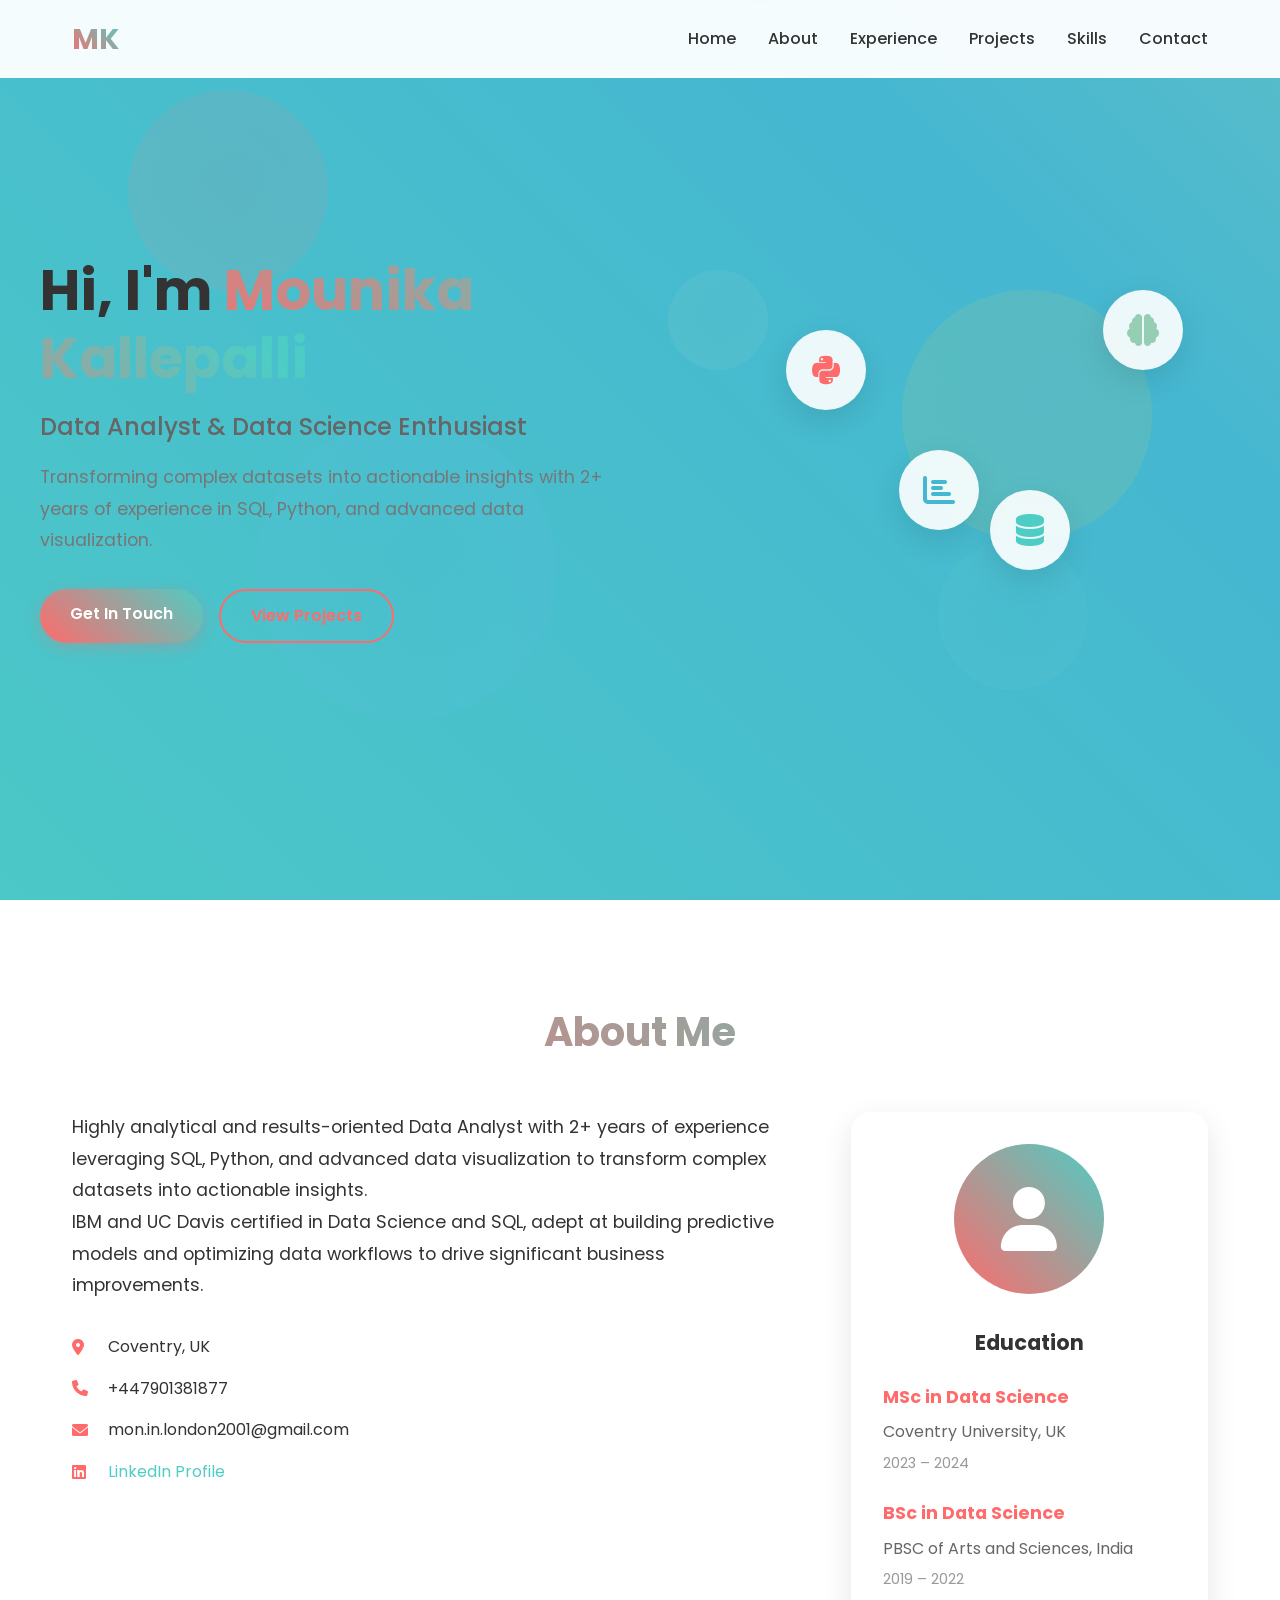
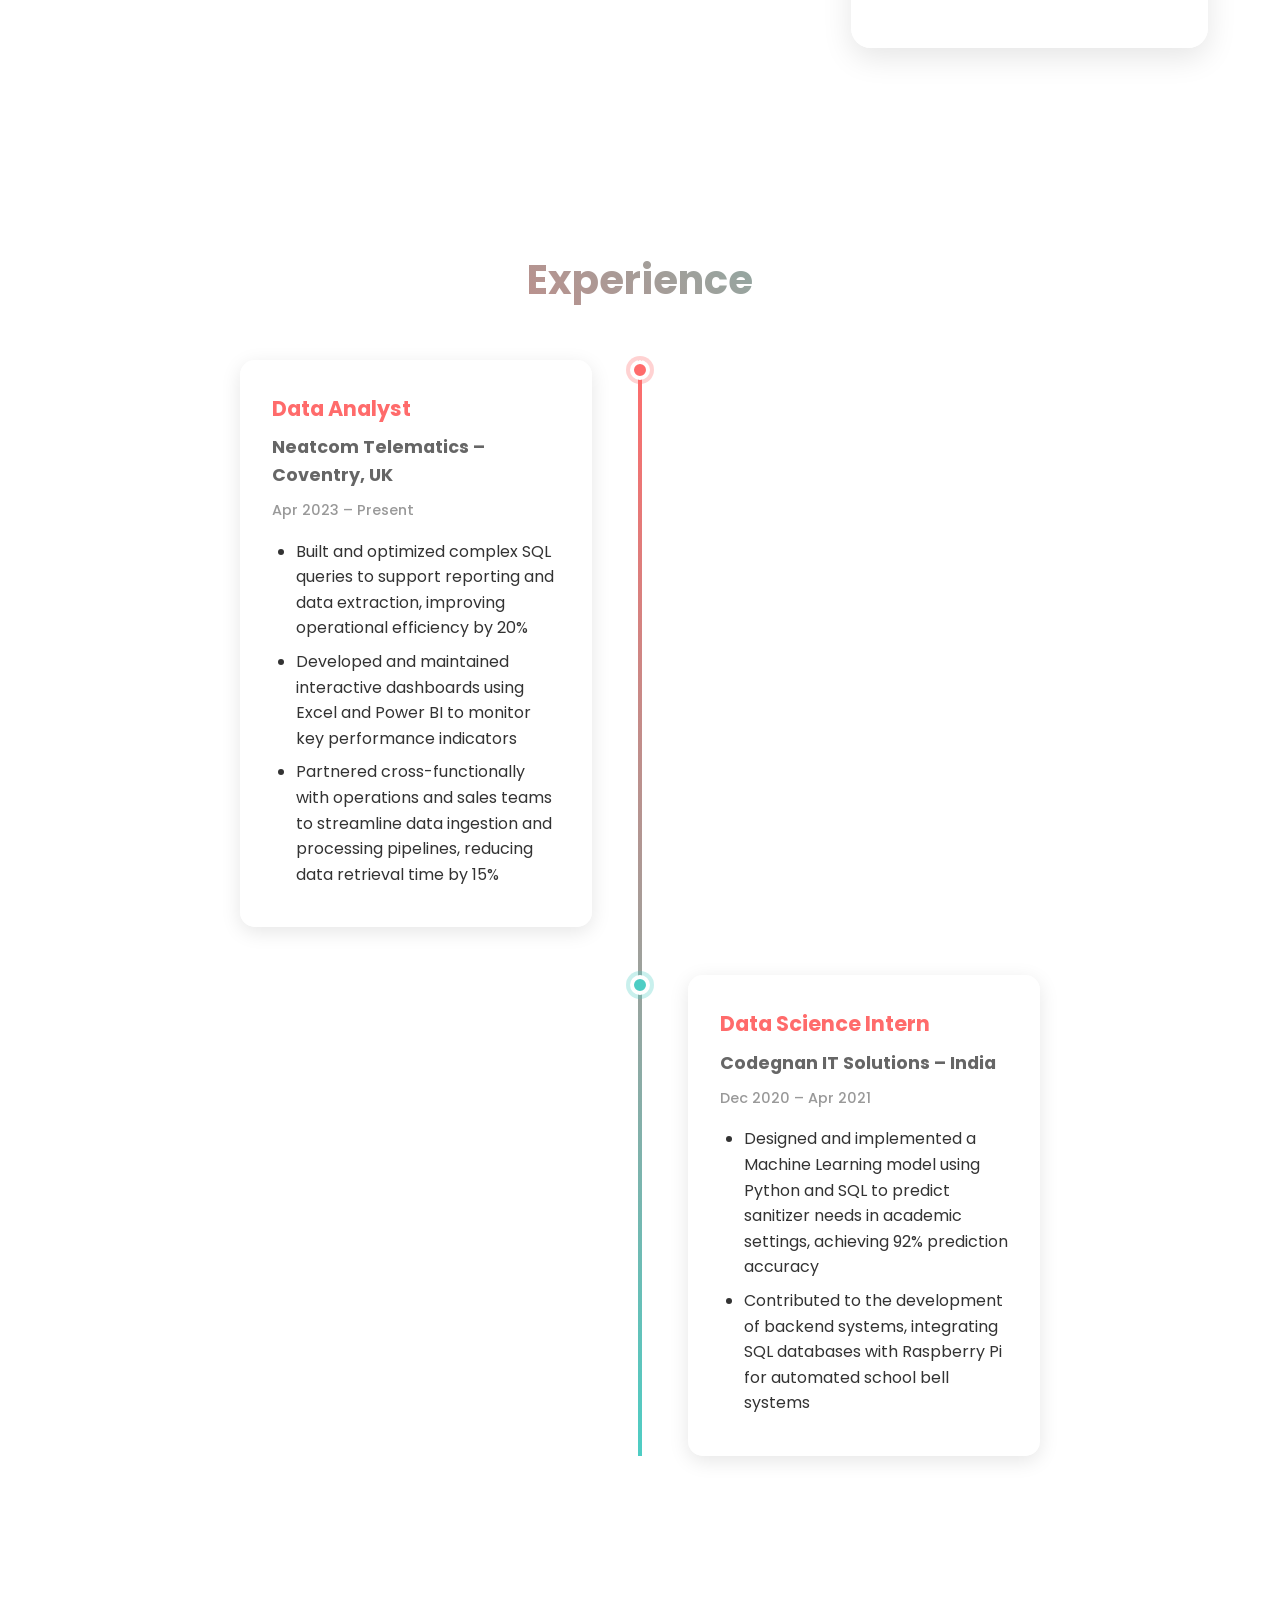
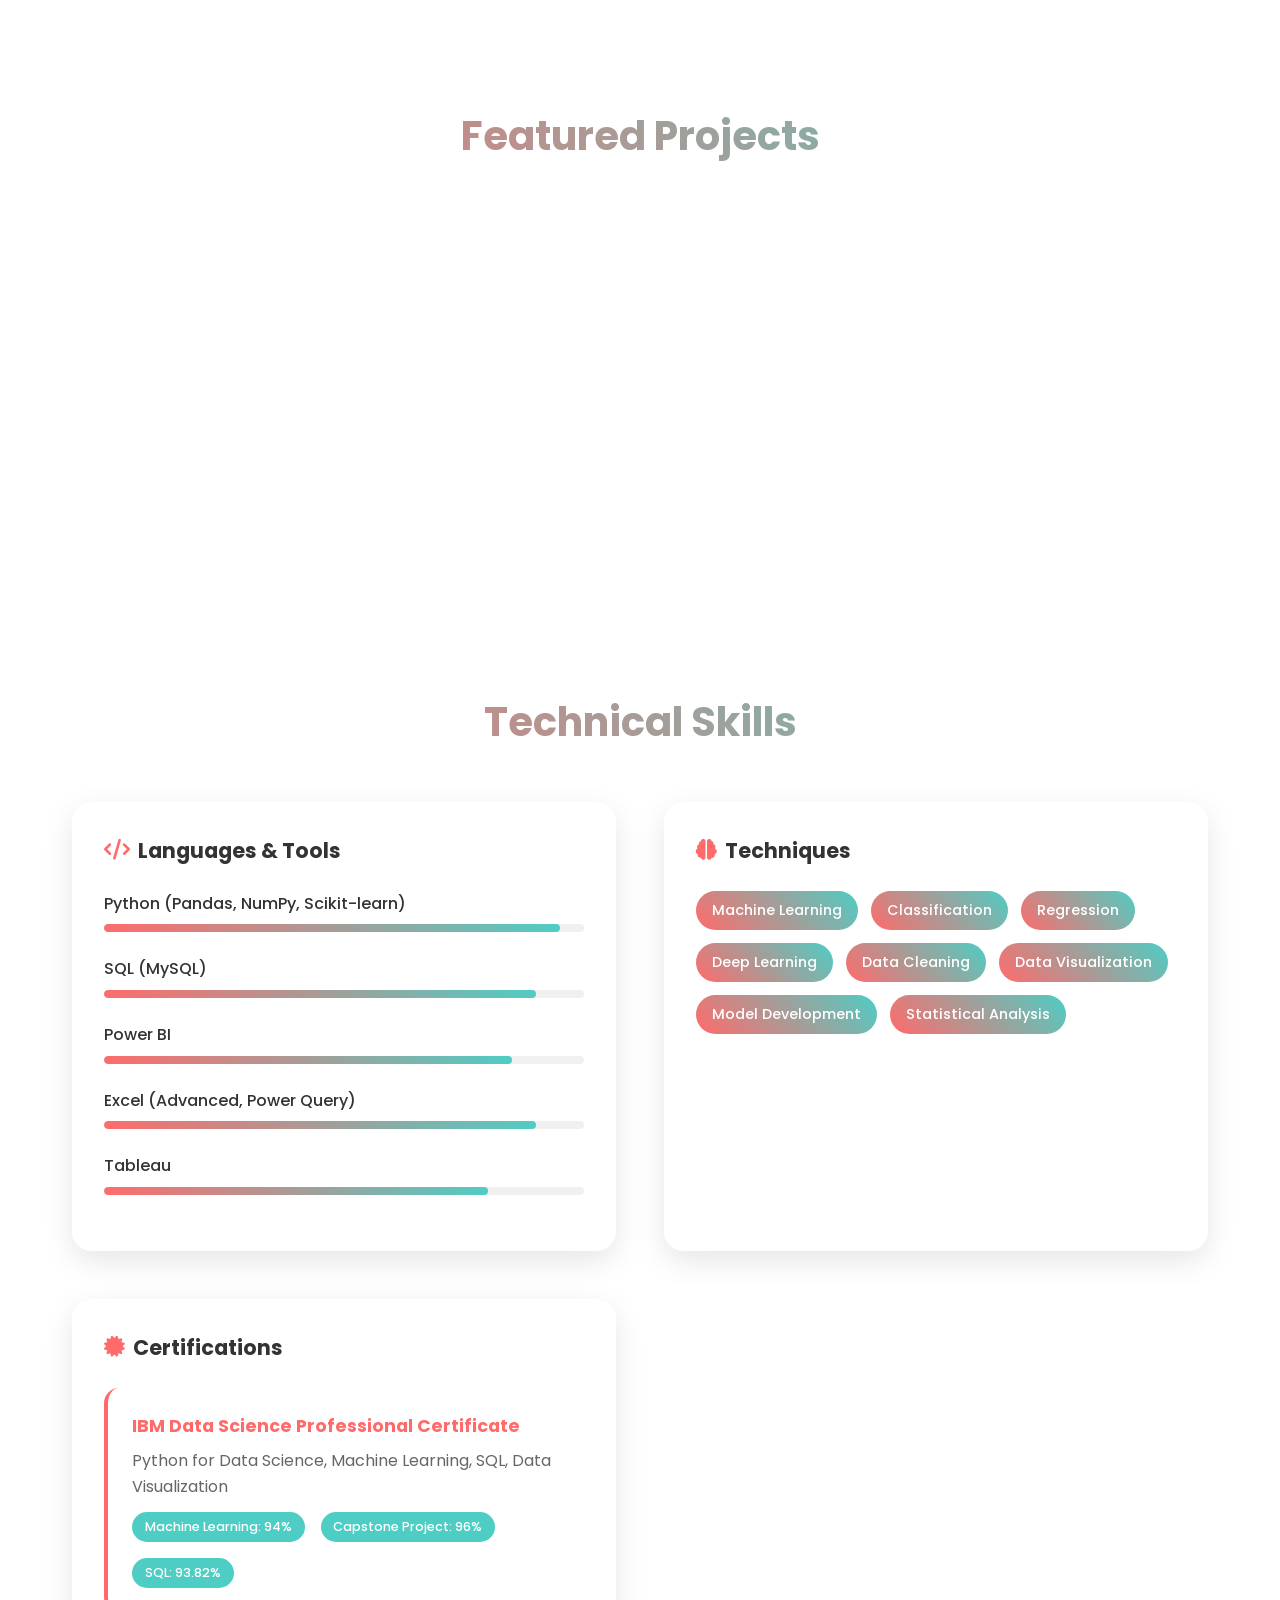
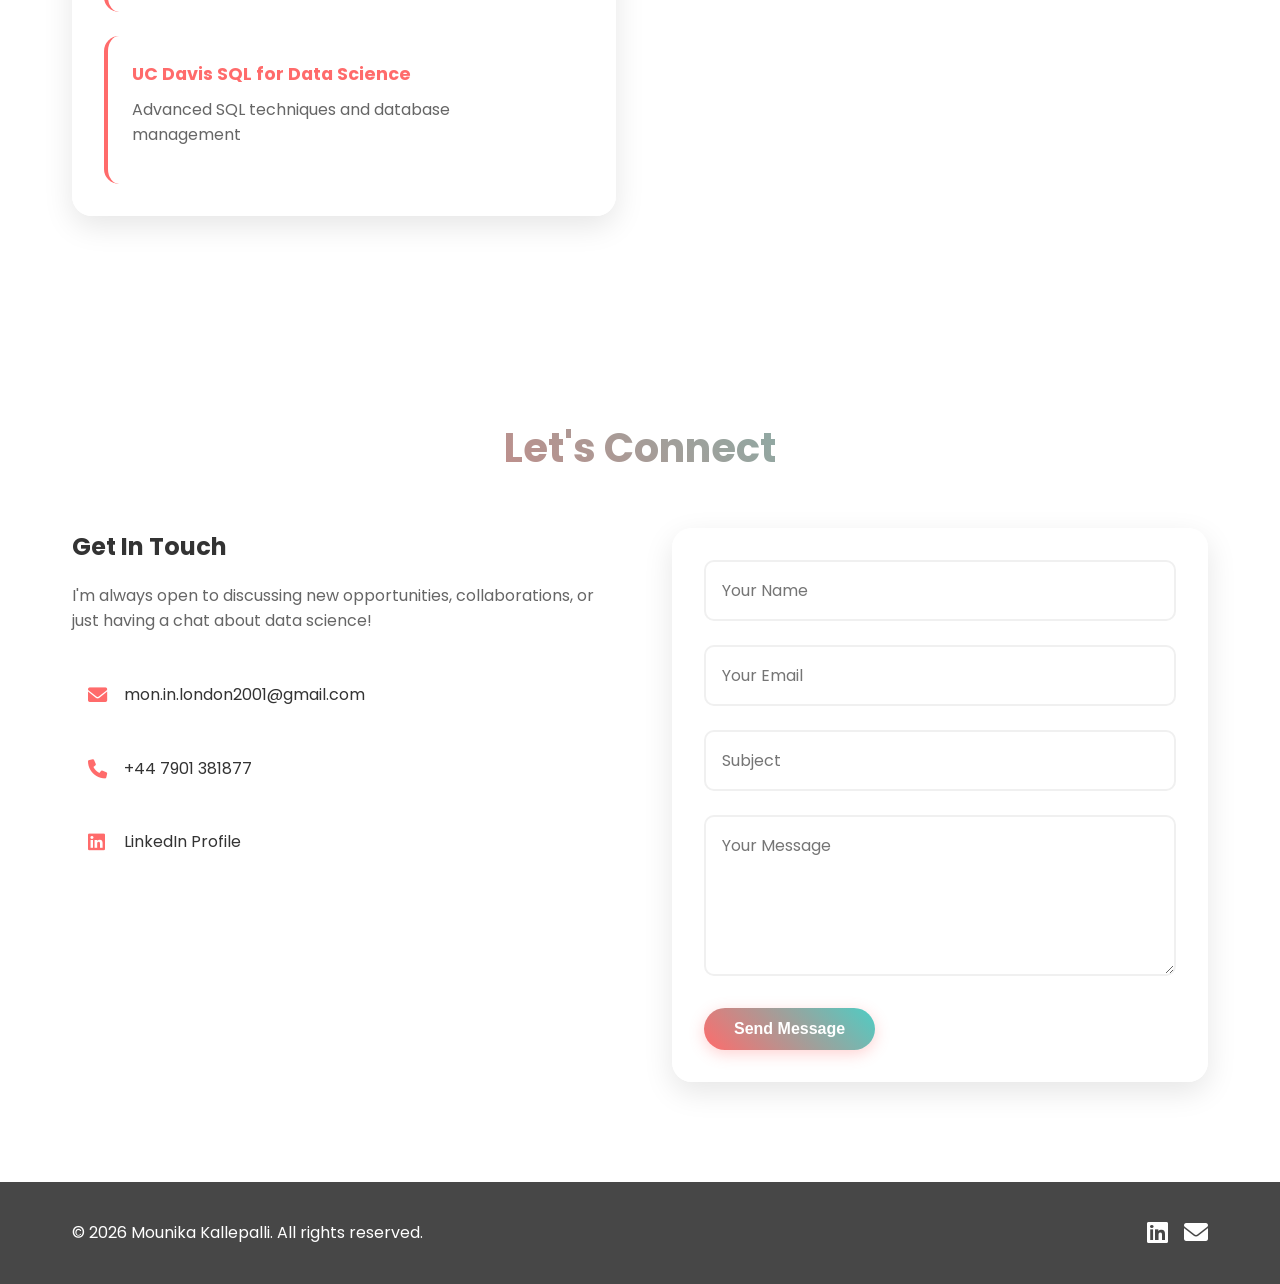
==== index.html @ fbd337dd "correct resume" ====
<!DOCTYPE html>
<html lang="en">
<head>
    <meta charset="UTF-8">
    <meta name="viewport" content="width=device-width, initial-scale=1.0">
    <title>Mounika Kallepalli - Data Analyst Portfolio</title>
    <link rel="stylesheet" href="styles.css">
    <link href="https://fonts.googleapis.com/css2?family=Poppins:wght@300;400;500;600;700&display=swap" rel="stylesheet">
    <link rel="stylesheet" href="https://cdnjs.cloudflare.com/ajax/libs/font-awesome/6.0.0/css/all.min.css">
</head>
<body>
    <!-- Color Splash Background -->
    <div class="color-splash-bg">
        <div class="splash splash-1"></div>
        <div class="splash splash-2"></div>
        <div class="splash splash-3"></div>
        <div class="splash splash-4"></div>
        <div class="splash splash-5"></div>
    </div>

    <!-- Navigation -->
    <nav class="navbar">
        <div class="nav-container">
            <div class="nav-logo">
                <span class="logo-text">MK</span>
            </div>
            <ul class="nav-menu">
                <li><a href="#home" class="nav-link">Home</a></li>
                <li><a href="#about" class="nav-link">About</a></li>
                <li><a href="#experience" class="nav-link">Experience</a></li>
                <li><a href="#projects" class="nav-link">Projects</a></li>
                <li><a href="#skills" class="nav-link">Skills</a></li>
                <li><a href="#contact" class="nav-link">Contact</a></li>
            </ul>
            <div class="hamburger">
                <span></span>
                <span></span>
                <span></span>
            </div>
        </div>
    </nav>

    <!-- Hero Section -->
    <section id="home" class="hero">
        <div class="hero-container">
            <div class="hero-content">
                <div class="hero-text">
                    <h1 class="hero-title">
                        Hi, I'm <span class="gradient-text">Mounika Kallepalli</span>
                    </h1>
                    <p class="hero-subtitle">Data Analyst & Data Science Enthusiast</p>
                    <p class="hero-description">
                        Transforming complex datasets into actionable insights with 2+ years of experience in SQL, Python, and advanced data visualization.
                    </p>
                    <div class="hero-buttons">
                        <a href="#contact" class="btn btn-primary">Get In Touch</a>
                        <a href="#projects" class="btn btn-secondary">View Projects</a>
                    </div>
                </div>
                <div class="hero-visual">
                    <div class="floating-elements">
                        <div class="floating-icon"><i class="fab fa-python"></i></div>
                        <div class="floating-icon"><i class="fas fa-database"></i></div>
                        <div class="floating-icon"><i class="fas fa-chart-bar"></i></div>
                        <div class="floating-icon"><i class="fas fa-brain"></i></div>
                    </div>
                </div>
            </div>
        </div>
    </section>

    <!-- About Section -->
    <section id="about" class="about">
        <div class="container">
            <h2 class="section-title">About Me</h2>
            <div class="about-content">
                <div class="about-text">
                    <div class="about-intro">
                        <p>Highly analytical and results-oriented Data Analyst with 2+ years of experience leveraging SQL, Python, and advanced data visualization to transform complex datasets into actionable insights.</p>
                        <p>IBM and UC Davis certified in Data Science and SQL, adept at building predictive models and optimizing data workflows to drive significant business improvements.</p>
                    </div>
                    <div class="contact-info">
                        <div class="contact-item">
                            <i class="fas fa-map-marker-alt"></i>
                            <span>Coventry, UK</span>
                        </div>
                        <div class="contact-item">
                            <i class="fas fa-phone"></i>
                            <span>+447901381877</span>
                        </div>
                        <div class="contact-item">
                            <i class="fas fa-envelope"></i>
                            <span>mon.in.london2001@gmail.com</span>
                        </div>
                        <div class="contact-item">
                            <i class="fab fa-linkedin"></i>
                            <a href="https://linkedin.com/in/mounika-kallepalli-565b441a5" target="_blank">LinkedIn Profile</a>
                        </div>
                    </div>
                </div>
                <div class="profile-card">
                    <div class="profile-image">
                        <div class="profile-placeholder">
                            <i class="fas fa-user"></i>
                        </div>
                    </div>
                    <div class="education">
                        <h3>Education</h3>
                        <div class="edu-item">
                            <h4>MSc in Data Science</h4>
                            <p>Coventry University, UK</p>
                            <span>2023 – 2024</span>
                        </div>
                        <div class="edu-item">
                            <h4>BSc in Data Science</h4>
                            <p>PBSC of Arts and Sciences, India</p>
                            <span>2019 – 2022</span>
                        </div>
                    </div>
                </div>
            </div>
        </div>
    </section>

    <!-- Experience Section -->
    <section id="experience" class="experience">
        <div class="container">
            <h2 class="section-title">Experience</h2>
            <div class="timeline">
                <div class="timeline-item">
                    <div class="timeline-marker"></div>
                    <div class="timeline-content">
                        <h3>Data Analyst</h3>
                        <h4>Neatcom Telematics – Coventry, UK</h4>
                        <span class="timeline-date">Apr 2023 – Present</span>
                        <ul>
                            <li>Built and optimized complex SQL queries to support reporting and data extraction, improving operational efficiency by 20%</li>
                            <li>Developed and maintained interactive dashboards using Excel and Power BI to monitor key performance indicators</li>
                            <li>Partnered cross-functionally with operations and sales teams to streamline data ingestion and processing pipelines, reducing data retrieval time by 15%</li>
                        </ul>
                    </div>
                </div>
                <div class="timeline-item">
                    <div class="timeline-marker"></div>
                    <div class="timeline-content">
                        <h3>Data Science Intern</h3>
                        <h4>Codegnan IT Solutions – India</h4>
                        <span class="timeline-date">Dec 2020 – Apr 2021</span>
                        <ul>
                            <li>Designed and implemented a Machine Learning model using Python and SQL to predict sanitizer needs in academic settings, achieving 92% prediction accuracy</li>
                            <li>Contributed to the development of backend systems, integrating SQL databases with Raspberry Pi for automated school bell systems</li>
                        </ul>
                    </div>
                </div>
            </div>
        </div>
    </section>

    <!-- Projects Section -->
    <section id="projects" class="projects">
        <div class="container">
            <h2 class="section-title">Featured Projects</h2>
            <div class="projects-grid">
                <div class="project-card">
                    <div class="project-header">
                        <i class="fas fa-x-ray"></i>
                        <h3>COVID-19 Prediction Using Chest X-Rays</h3>
                    </div>
                    <p>Trained Convolutional Neural Networks (CNNs) including ResNet and GoogleNet on the Mendeley dataset, achieving a high accuracy of 96.86% for COVID-19 prediction.</p>
                    <div class="project-tech">
                        <span class="tech-tag">Python</span>
                        <span class="tech-tag">CNN</span>
                        <span class="tech-tag">ResNet</span>
                        <span class="tech-tag">GoogleNet</span>
                    </div>
                </div>
                <div class="project-card">
                    <div class="project-header">
                        <i class="fas fa-graduation-cap"></i>
                        <h3>Student Record Management System</h3>
                    </div>
                    <p>Developed a full-stack web application using Flask and SQL for comprehensive student data tracking and class scheduling, improving administrative efficiency for academic staff.</p>
                    <div class="project-tech">
                        <span class="tech-tag">Flask</span>
                        <span class="tech-tag">SQL</span>
                        <span class="tech-tag">Python</span>
                        <span class="tech-tag">Web Development</span>
                    </div>
                </div>
            </div>
        </div>
    </section>

    <!-- Skills Section -->
    <section id="skills" class="skills">
        <div class="container">
            <h2 class="section-title">Technical Skills</h2>
            <div class="skills-grid">
                <div class="skill-category">
                    <h3><i class="fas fa-code"></i> Languages & Tools</h3>
                    <div class="skill-list">
                        <div class="skill-item">
                            <span>Python (Pandas, NumPy, Scikit-learn)</span>
                            <div class="skill-bar">
                                <div class="skill-progress" data-width="95"></div>
                            </div>
                        </div>
                        <div class="skill-item">
                            <span>SQL (MySQL)</span>
                            <div class="skill-bar">
                                <div class="skill-progress" data-width="90"></div>
                            </div>
                        </div>
                        <div class="skill-item">
                            <span>Power BI</span>
                            <div class="skill-bar">
                                <div class="skill-progress" data-width="85"></div>
                            </div>
                        </div>
                        <div class="skill-item">
                            <span>Excel (Advanced, Power Query)</span>
                            <div class="skill-bar">
                                <div class="skill-progress" data-width="90"></div>
                            </div>
                        </div>
                        <div class="skill-item">
                            <span>Tableau</span>
                            <div class="skill-bar">
                                <div class="skill-progress" data-width="80"></div>
                            </div>
                        </div>
                    </div>
                </div>
                <div class="skill-category">
                    <h3><i class="fas fa-brain"></i> Techniques</h3>
                    <div class="skill-tags">
                        <span class="skill-tag">Machine Learning</span>
                        <span class="skill-tag">Classification</span>
                        <span class="skill-tag">Regression</span>
                        <span class="skill-tag">Deep Learning</span>
                        <span class="skill-tag">Data Cleaning</span>
                        <span class="skill-tag">Data Visualization</span>
                        <span class="skill-tag">Model Development</span>
                        <span class="skill-tag">Statistical Analysis</span>
                    </div>
                </div>
                <div class="skill-category">
                    <h3><i class="fas fa-certificate"></i> Certifications</h3>
                    <div class="cert-list">
                        <div class="cert-item">
                            <h4>IBM Data Science Professional Certificate</h4>
                            <p>Python for Data Science, Machine Learning, SQL, Data Visualization</p>
                            <div class="cert-scores">
                                <span>Machine Learning: 94%</span>
                                <span>Capstone Project: 96%</span>
                                <span>SQL: 93.82%</span>
                            </div>
                        </div>
                        <div class="cert-item">
                            <h4>UC Davis SQL for Data Science</h4>
                            <p>Advanced SQL techniques and database management</p>
                        </div>
                    </div>
                </div>
            </div>
        </div>
    </section>

    <!-- Contact Section -->
    <section id="contact" class="contact">
        <div class="container">
            <h2 class="section-title">Let's Connect</h2>
            <div class="contact-content">
                <div class="contact-info-section">
                    <h3>Get In Touch</h3>
                    <p>I'm always open to discussing new opportunities, collaborations, or just having a chat about data science!</p>
                    <div class="contact-methods">
                        <a href="mailto:mon.in.london2001@gmail.com" class="contact-method">
                            <i class="fas fa-envelope"></i>
                            <span>mon.in.london2001@gmail.com</span>
                        </a>
                        <a href="tel:+447901381877" class="contact-method">
                            <i class="fas fa-phone"></i>
                            <span>+44 7901 381877</span>
                        </a>
                        <a href="https://linkedin.com/in/mounika-kallepalli-565b441a5" target="_blank" class="contact-method">
                            <i class="fab fa-linkedin"></i>
                            <span>LinkedIn Profile</span>
                        </a>
                    </div>
                </div>
                <form class="contact-form">
                    <div class="form-group">
                        <input type="text" placeholder="Your Name" required>
                    </div>
                    <div class="form-group">
                        <input type="email" placeholder="Your Email" required>
                    </div>
                    <div class="form-group">
                        <input type="text" placeholder="Subject" required>
                    </div>
                    <div class="form-group">
                        <textarea placeholder="Your Message" rows="5" required></textarea>
                    </div>
                    <button type="submit" class="btn btn-primary">Send Message</button>
                </form>
            </div>
        </div>
    </section>

    <!-- Footer -->
    <footer class="footer">
        <div class="container">
            <div class="footer-content">
                <p>&copy; 2024 Mounika Kallepalli. All rights reserved.</p>
                <div class="social-links">
                    <a href="https://linkedin.com/in/mounika-kallepalli-565b441a5" target="_blank">
                        <i class="fab fa-linkedin"></i>
                    </a>
                    <a href="mailto:mon.in.london2001@gmail.com">
                        <i class="fas fa-envelope"></i>
                    </a>
                </div>
            </div>
        </div>
    </footer>

    <script src="script.js"></script>
</body>
</html>
---- styles.css ----
/* Reset and Base Styles */
* {
    margin: 0;
    padding: 0;
    box-sizing: border-box;
}

body {
    font-family: 'Poppins', sans-serif;
    line-height: 1.6;
    color: #333;
    overflow-x: hidden;
}

/* Color Splash Background */
.color-splash-bg {
    position: fixed;
    top: 0;
    left: 0;
    width: 100%;
    height: 100%;
    z-index: -1;
    background: linear-gradient(45deg, #ff6b6b, #4ecdc4, #45b7d1, #96ceb4, #feca57);
    background-size: 400% 400%;
    animation: gradientShift 15s ease infinite;
}

@keyframes gradientShift {
    0% { background-position: 0% 50%; }
    50% { background-position: 100% 50%; }
    100% { background-position: 0% 50%; }
}

.splash {
    position: absolute;
    border-radius: 50%;
    opacity: 0.1;
    animation: float 6s ease-in-out infinite;
}

.splash-1 {
    width: 200px;
    height: 200px;
    background: radial-gradient(circle, #ff6b6b, #ff8e8e);
    top: 10%;
    left: 10%;
    animation-delay: 0s;
}

.splash-2 {
    width: 150px;
    height: 150px;
    background: radial-gradient(circle, #4ecdc4, #7dd3d8);
    top: 60%;
    right: 15%;
    animation-delay: 2s;
}

.splash-3 {
    width: 300px;
    height: 300px;
    background: radial-gradient(circle, #45b7d1, #74c0fc);
    bottom: 20%;
    left: 20%;
    animation-delay: 4s;
}

.splash-4 {
    width: 100px;
    height: 100px;
    background: radial-gradient(circle, #96ceb4, #b8e6d3);
    top: 30%;
    right: 40%;
    animation-delay: 1s;
}

.splash-5 {
    width: 250px;
    height: 250px;
    background: radial-gradient(circle, #feca57, #ffd93d);
    bottom: 40%;
    right: 10%;
    animation-delay: 3s;
}

@keyframes float {
    0%, 100% { transform: translateY(0px) rotate(0deg); }
    33% { transform: translateY(-20px) rotate(120deg); }
    66% { transform: translateY(10px) rotate(240deg); }
}

/* Navigation */
.navbar {
    position: fixed;
    top: 0;
    width: 100%;
    background: rgba(255, 255, 255, 0.95);
    backdrop-filter: blur(10px);
    z-index: 1000;
    padding: 1rem 0;
    transition: all 0.3s ease;
}

.nav-container {
    max-width: 1200px;
    margin: 0 auto;
    padding: 0 2rem;
    display: flex;
    justify-content: space-between;
    align-items: center;
}

.nav-logo .logo-text {
    font-size: 1.8rem;
    font-weight: 700;
    background: linear-gradient(45deg, #ff6b6b, #4ecdc4);
    -webkit-background-clip: text;
    -webkit-text-fill-color: transparent;
    background-clip: text;
}

.nav-menu {
    display: flex;
    list-style: none;
    gap: 2rem;
}

.nav-link {
    text-decoration: none;
    color: #333;
    font-weight: 500;
    transition: all 0.3s ease;
    position: relative;
}

.nav-link:hover {
    color: #ff6b6b;
}

.nav-link::after {
    content: '';
    position: absolute;
    bottom: -5px;
    left: 0;
    width: 0;
    height: 2px;
    background: linear-gradient(45deg, #ff6b6b, #4ecdc4);
    transition: width 0.3s ease;
}

.nav-link:hover::after {
    width: 100%;
}

.hamburger {
    display: none;
    flex-direction: column;
    cursor: pointer;
}

.hamburger span {
    width: 25px;
    height: 3px;
    background: #333;
    margin: 3px 0;
    transition: 0.3s;
}

/* Hero Section */
.hero {
    min-height: 100vh;
    display: flex;
    align-items: center;
    padding: 0 2rem;
    position: relative;
}

.hero-container {
    max-width: 1200px;
    margin: 0 auto;
    width: 100%;
}

.hero-content {
    display: grid;
    grid-template-columns: 1fr 1fr;
    gap: 4rem;
    align-items: center;
}

.hero-title {
    font-size: 3.5rem;
    font-weight: 700;
    margin-bottom: 1rem;
    line-height: 1.2;
}

.gradient-text {
    background: linear-gradient(45deg, #ff6b6b, #4ecdc4, #45b7d1);
    -webkit-background-clip: text;
    -webkit-text-fill-color: transparent;
    background-clip: text;
    background-size: 200% 200%;
    animation: gradientShift 3s ease infinite;
}

.hero-subtitle {
    font-size: 1.5rem;
    color: #666;
    margin-bottom: 1rem;
    font-weight: 500;
}

.hero-description {
    font-size: 1.1rem;
    color: #777;
    margin-bottom: 2rem;
    line-height: 1.8;
}

.hero-buttons {
    display: flex;
    gap: 1rem;
    flex-wrap: wrap;
}

.btn {
    padding: 12px 30px;
    border: none;
    border-radius: 50px;
    font-size: 1rem;
    font-weight: 600;
    text-decoration: none;
    display: inline-block;
    transition: all 0.3s ease;
    cursor: pointer;
}

.btn-primary {
    background: linear-gradient(45deg, #ff6b6b, #4ecdc4);
    color: white;
    box-shadow: 0 4px 15px rgba(255, 107, 107, 0.3);
}

.btn-primary:hover {
    transform: translateY(-2px);
    box-shadow: 0 6px 20px rgba(255, 107, 107, 0.4);
}

.btn-secondary {
    background: transparent;
    color: #ff6b6b;
    border: 2px solid #ff6b6b;
}

.btn-secondary:hover {
    background: #ff6b6b;
    color: white;
    transform: translateY(-2px);
}

/* Floating Elements */
.floating-elements {
    position: relative;
    height: 400px;
}

.floating-icon {
    position: absolute;
    width: 80px;
    height: 80px;
    background: rgba(255, 255, 255, 0.9);
    border-radius: 50%;
    display: flex;
    align-items: center;
    justify-content: center;
    font-size: 2rem;
    color: #ff6b6b;
    box-shadow: 0 10px 30px rgba(0, 0, 0, 0.1);
    animation: floatIcon 6s ease-in-out infinite;
}

.floating-icon:nth-child(1) {
    top: 20%;
    left: 20%;
    animation-delay: 0s;
    color: #ff6b6b;
}

.floating-icon:nth-child(2) {
    top: 60%;
    right: 30%;
    animation-delay: 1.5s;
    color: #4ecdc4;
}

.floating-icon:nth-child(3) {
    bottom: 30%;
    left: 40%;
    animation-delay: 3s;
    color: #45b7d1;
}

.floating-icon:nth-child(4) {
    top: 10%;
    right: 10%;
    animation-delay: 4.5s;
    color: #96ceb4;
}

@keyframes floatIcon {
    0%, 100% { transform: translateY(0px) rotate(0deg); }
    50% { transform: translateY(-20px) rotate(180deg); }
}

/* Container */
.container {
    max-width: 1200px;
    margin: 0 auto;
    padding: 0 2rem;
}

/* Section Titles */
.section-title {
    font-size: 2.5rem;
    font-weight: 700;
    text-align: center;
    margin-bottom: 3rem;
    background: linear-gradient(45deg, #ff6b6b, #4ecdc4);
    -webkit-background-clip: text;
    -webkit-text-fill-color: transparent;
    background-clip: text;
}

/* About Section */
.about {
    padding: 100px 0;
    background: rgba(255, 255, 255, 0.9);
    backdrop-filter: blur(10px);
}

.about-content {
    display: grid;
    grid-template-columns: 2fr 1fr;
    gap: 4rem;
    align-items: start;
}

.about-intro {
    font-size: 1.1rem;
    line-height: 1.8;
    margin-bottom: 2rem;
}

.contact-info {
    display: flex;
    flex-direction: column;
    gap: 1rem;
}

.contact-item {
    display: flex;
    align-items: center;
    gap: 1rem;
    font-size: 1rem;
}

.contact-item i {
    color: #ff6b6b;
    width: 20px;
}

.contact-item a {
    color: #4ecdc4;
    text-decoration: none;
}

.contact-item a:hover {
    text-decoration: underline;
}

.profile-card {
    background: rgba(255, 255, 255, 0.9);
    padding: 2rem;
    border-radius: 20px;
    box-shadow: 0 10px 30px rgba(0, 0, 0, 0.1);
    text-align: center;
}

.profile-placeholder {
    width: 150px;
    height: 150px;
    background: linear-gradient(45deg, #ff6b6b, #4ecdc4);
    border-radius: 50%;
    display: flex;
    align-items: center;
    justify-content: center;
    margin: 0 auto 2rem;
    font-size: 4rem;
    color: white;
}

.education h3 {
    color: #333;
    margin-bottom: 1.5rem;
    font-size: 1.3rem;
}

.edu-item {
    margin-bottom: 1.5rem;
    text-align: left;
}

.edu-item h4 {
    color: #ff6b6b;
    font-size: 1.1rem;
    margin-bottom: 0.5rem;
}

.edu-item p {
    color: #666;
    margin-bottom: 0.3rem;
}

.edu-item span {
    color: #999;
    font-size: 0.9rem;
}

/* Experience Section */
.experience {
    padding: 100px 0;
    background: rgba(255, 255, 255, 0.8);
}

.timeline {
    position: relative;
    max-width: 800px;
    margin: 0 auto;
}

.timeline::before {
    content: '';
    position: absolute;
    left: 50%;
    top: 0;
    bottom: 0;
    width: 4px;
    background: linear-gradient(to bottom, #ff6b6b, #4ecdc4);
    transform: translateX(-50%);
}

.timeline-item {
    position: relative;
    margin-bottom: 3rem;
    width: 50%;
}

.timeline-item:nth-child(odd) {
    left: 0;
    padding-right: 3rem;
}

.timeline-item:nth-child(even) {
    left: 50%;
    padding-left: 3rem;
}

.timeline-marker {
    position: absolute;
    width: 20px;
    height: 20px;
    background: #ff6b6b;
    border-radius: 50%;
    top: 0;
    border: 4px solid white;
    box-shadow: 0 0 0 4px rgba(255, 107, 107, 0.3);
}

.timeline-item:nth-child(odd) .timeline-marker {
    right: -10px;
}

.timeline-item:nth-child(even) .timeline-marker {
    left: -10px;
    background: #4ecdc4;
    box-shadow: 0 0 0 4px rgba(78, 205, 196, 0.3);
}

.timeline-content {
    background: rgba(255, 255, 255, 0.9);
    padding: 2rem;
    border-radius: 15px;
    box-shadow: 0 5px 20px rgba(0, 0, 0, 0.1);
}

.timeline-content h3 {
    color: #ff6b6b;
    font-size: 1.3rem;
    margin-bottom: 0.5rem;
}

.timeline-content h4 {
    color: #666;
    font-size: 1.1rem;
    margin-bottom: 0.5rem;
}

.timeline-date {
    color: #999;
    font-size: 0.9rem;
    font-weight: 500;
}

.timeline-content ul {
    margin-top: 1rem;
    padding-left: 1.5rem;
}

.timeline-content li {
    margin-bottom: 0.5rem;
    line-height: 1.6;
}

/* Projects Section */
.projects {
    padding: 100px 0;
    background: rgba(255, 255, 255, 0.9);
}

.projects-grid {
    display: grid;
    grid-template-columns: repeat(auto-fit, minmax(400px, 1fr));
    gap: 2rem;
}

.project-card {
    background: rgba(255, 255, 255, 0.9);
    padding: 2rem;
    border-radius: 20px;
    box-shadow: 0 10px 30px rgba(0, 0, 0, 0.1);
    transition: all 0.3s ease;
    border: 2px solid transparent;
}

.project-card:hover {
    transform: translateY(-10px);
    box-shadow: 0 20px 40px rgba(0, 0, 0, 0.15);
    border-color: #ff6b6b;
}

.project-header {
    display: flex;
    align-items: center;
    gap: 1rem;
    margin-bottom: 1rem;
}

.project-header i {
    font-size: 2rem;
    color: #ff6b6b;
}

.project-header h3 {
    color: #333;
    font-size: 1.3rem;
}

.project-card p {
    color: #666;
    line-height: 1.6;
    margin-bottom: 1.5rem;
}

.project-tech {
    display: flex;
    flex-wrap: wrap;
    gap: 0.5rem;
}

.tech-tag {
    background: linear-gradient(45deg, #ff6b6b, #4ecdc4);
    color: white;
    padding: 0.3rem 0.8rem;
    border-radius: 20px;
    font-size: 0.8rem;
    font-weight: 500;
}

/* Skills Section */
.skills {
    padding: 100px 0;
    background: rgba(255, 255, 255, 0.8);
}

.skills-grid {
    display: grid;
    grid-template-columns: repeat(auto-fit, minmax(350px, 1fr));
    gap: 3rem;
}

.skill-category {
    background: rgba(255, 255, 255, 0.9);
    padding: 2rem;
    border-radius: 20px;
    box-shadow: 0 10px 30px rgba(0, 0, 0, 0.1);
}

.skill-category h3 {
    color: #333;
    font-size: 1.3rem;
    margin-bottom: 1.5rem;
    display: flex;
    align-items: center;
    gap: 0.5rem;
}

.skill-category h3 i {
    color: #ff6b6b;
}

.skill-item {
    margin-bottom: 1.5rem;
}

.skill-item span {
    display: block;
    margin-bottom: 0.5rem;
    font-weight: 500;
    color: #333;
}

.skill-bar {
    background: #f0f0f0;
    height: 8px;
    border-radius: 4px;
    overflow: hidden;
}

.skill-progress {
    height: 100%;
    background: linear-gradient(45deg, #ff6b6b, #4ecdc4);
    width: 0;
    transition: width 1.5s ease;
    border-radius: 4px;
}

.skill-tags {
    display: flex;
    flex-wrap: wrap;
    gap: 0.8rem;
}

.skill-tag {
    background: linear-gradient(45deg, #ff6b6b, #4ecdc4);
    color: white;
    padding: 0.5rem 1rem;
    border-radius: 25px;
    font-size: 0.9rem;
    font-weight: 500;
}

.cert-list {
    display: flex;
    flex-direction: column;
    gap: 1.5rem;
}

.cert-item {
    padding: 1.5rem;
    background: rgba(255, 255, 255, 0.5);
    border-radius: 15px;
    border-left: 4px solid #ff6b6b;
}

.cert-item h4 {
    color: #ff6b6b;
    font-size: 1.1rem;
    margin-bottom: 0.5rem;
}

.cert-item p {
    color: #666;
    margin-bottom: 0.8rem;
}

.cert-scores {
    display: flex;
    flex-wrap: wrap;
    gap: 1rem;
}

.cert-scores span {
    background: #4ecdc4;
    color: white;
    padding: 0.3rem 0.8rem;
    border-radius: 15px;
    font-size: 0.8rem;
    font-weight: 500;
}

/* Contact Section */
.contact {
    padding: 100px 0;
    background: rgba(255, 255, 255, 0.9);
}

.contact-content {
    display: grid;
    grid-template-columns: 1fr 1fr;
    gap: 4rem;
    align-items: start;
}

.contact-info-section h3 {
    color: #333;
    font-size: 1.5rem;
    margin-bottom: 1rem;
}

.contact-info-section p {
    color: #666;
    line-height: 1.6;
    margin-bottom: 2rem;
}

.contact-methods {
    display: flex;
    flex-direction: column;
    gap: 1rem;
}

.contact-method {
    display: flex;
    align-items: center;
    gap: 1rem;
    padding: 1rem;
    background: rgba(255, 255, 255, 0.8);
    border-radius: 10px;
    text-decoration: none;
    color: #333;
    transition: all 0.3s ease;
}

.contact-method:hover {
    background: rgba(255, 107, 107, 0.1);
    transform: translateX(5px);
}

.contact-method i {
    color: #ff6b6b;
    font-size: 1.2rem;
    width: 20px;
}

.contact-form {
    background: rgba(255, 255, 255, 0.9);
    padding: 2rem;
    border-radius: 20px;
    box-shadow: 0 10px 30px rgba(0, 0, 0, 0.1);
}

.form-group {
    margin-bottom: 1.5rem;
}

.form-group input,
.form-group textarea {
    width: 100%;
    padding: 1rem;
    border: 2px solid #f0f0f0;
    border-radius: 10px;
    font-family: inherit;
    font-size: 1rem;
    transition: border-color 0.3s ease;
}

.form-group input:focus,
.form-group textarea:focus {
    outline: none;
    border-color: #ff6b6b;
    box-shadow: 0 0 0 3px rgba(255, 107, 107, 0.1);
}

.form-group textarea {
    resize: vertical;
    min-height: 120px;
}

/* Footer */
.footer {
    background: rgba(51, 51, 51, 0.9);
    color: white;
    padding: 2rem 0;
    text-align: center;
}

.footer-content {
    display: flex;
    justify-content: space-between;
    align-items: center;
    flex-wrap: wrap;
    gap: 1rem;
}

.social-links {
    display: flex;
    gap: 1rem;
}

.social-links a {
    color: white;
    font-size: 1.5rem;
    transition: all 0.3s ease;
}

.social-links a:hover {
    color: #ff6b6b;
    transform: translateY(-2px);
}

/* Animations */
.fade-in {
    opacity: 0;
    transform: translateY(30px);
    transition: all 0.8s ease;
}

.fade-in.visible {
    opacity: 1;
    transform: translateY(0);
}

.slide-in-left {
    opacity: 0;
    transform: translateX(-50px);
    transition: all 0.8s ease;
}

.slide-in-left.visible {
    opacity: 1;
    transform: translateX(0);
}

.slide-in-right {
    opacity: 0;
    transform: translateX(50px);
    transition: all 0.8s ease;
}

.slide-in-right.visible {
    opacity: 1;
    transform: translateX(0);
}

/* Responsive Design */
@media (max-width: 768px) {
    .nav-menu {
        position: fixed;
        left: -100%;
        top: 70px;
        flex-direction: column;
        background: rgba(255, 255, 255, 0.95);
        width: 100%;
        text-align: center;
        transition: 0.3s;
        box-shadow: 0 10px 27px rgba(0, 0, 0, 0.05);
        padding: 2rem 0;
    }

    .nav-menu.active {
        left: 0;
    }

    .hamburger {
        display: flex;
    }

    .hero-content {
        grid-template-columns: 1fr;
        text-align: center;
        gap: 2rem;
    }

    .hero-title {
        font-size: 2.5rem;
    }

    .about-content {
        grid-template-columns: 1fr;
        gap: 2rem;
    }

    .timeline::before {
        left: 20px;
    }

    .timeline-item {
        width: 100%;
        left: 0 !important;
        padding-left: 4rem !important;
        padding-right: 0 !important;
    }

    .timeline-marker {
        left: 10px !important;
        right: auto !important;
    }

    .projects-grid {
        grid-template-columns: 1fr;
    }

    .skills-grid {
        grid-template-columns: 1fr;
    }

    .contact-content {
        grid-template-columns: 1fr;
        gap: 2rem;
    }

    .footer-content {
        flex-direction: column;
        text-align: center;
    }

    .container {
        padding: 0 1rem;
    }

    .hero {
        padding: 0 1rem;
    }
}

@media (max-width: 480px) {
    .hero-title {
        font-size: 2rem;
    }

    .section-title {
        font-size: 2rem;
    }

    .hero-buttons {
        flex-direction: column;
        align-items: center;
    }

    .btn {
        width: 100%;
        max-width: 250px;
        text-align: center;
    }
}
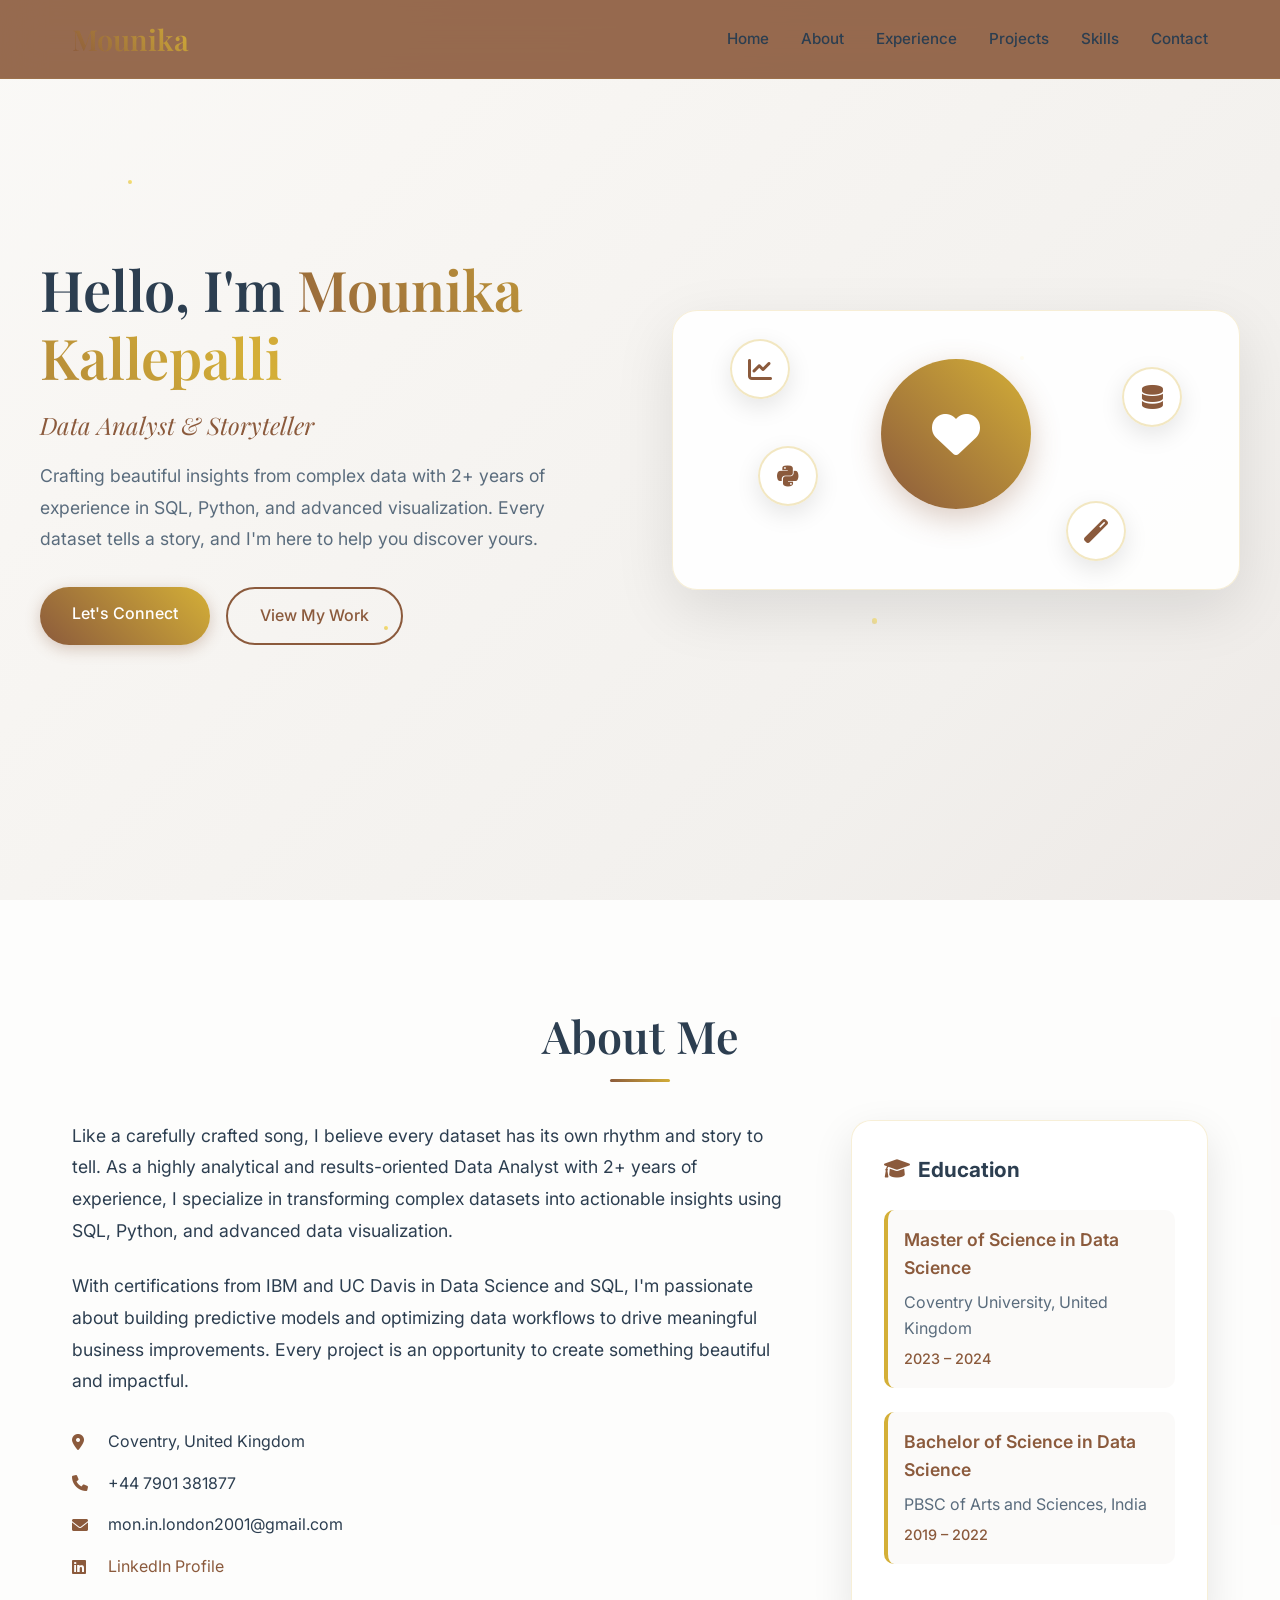
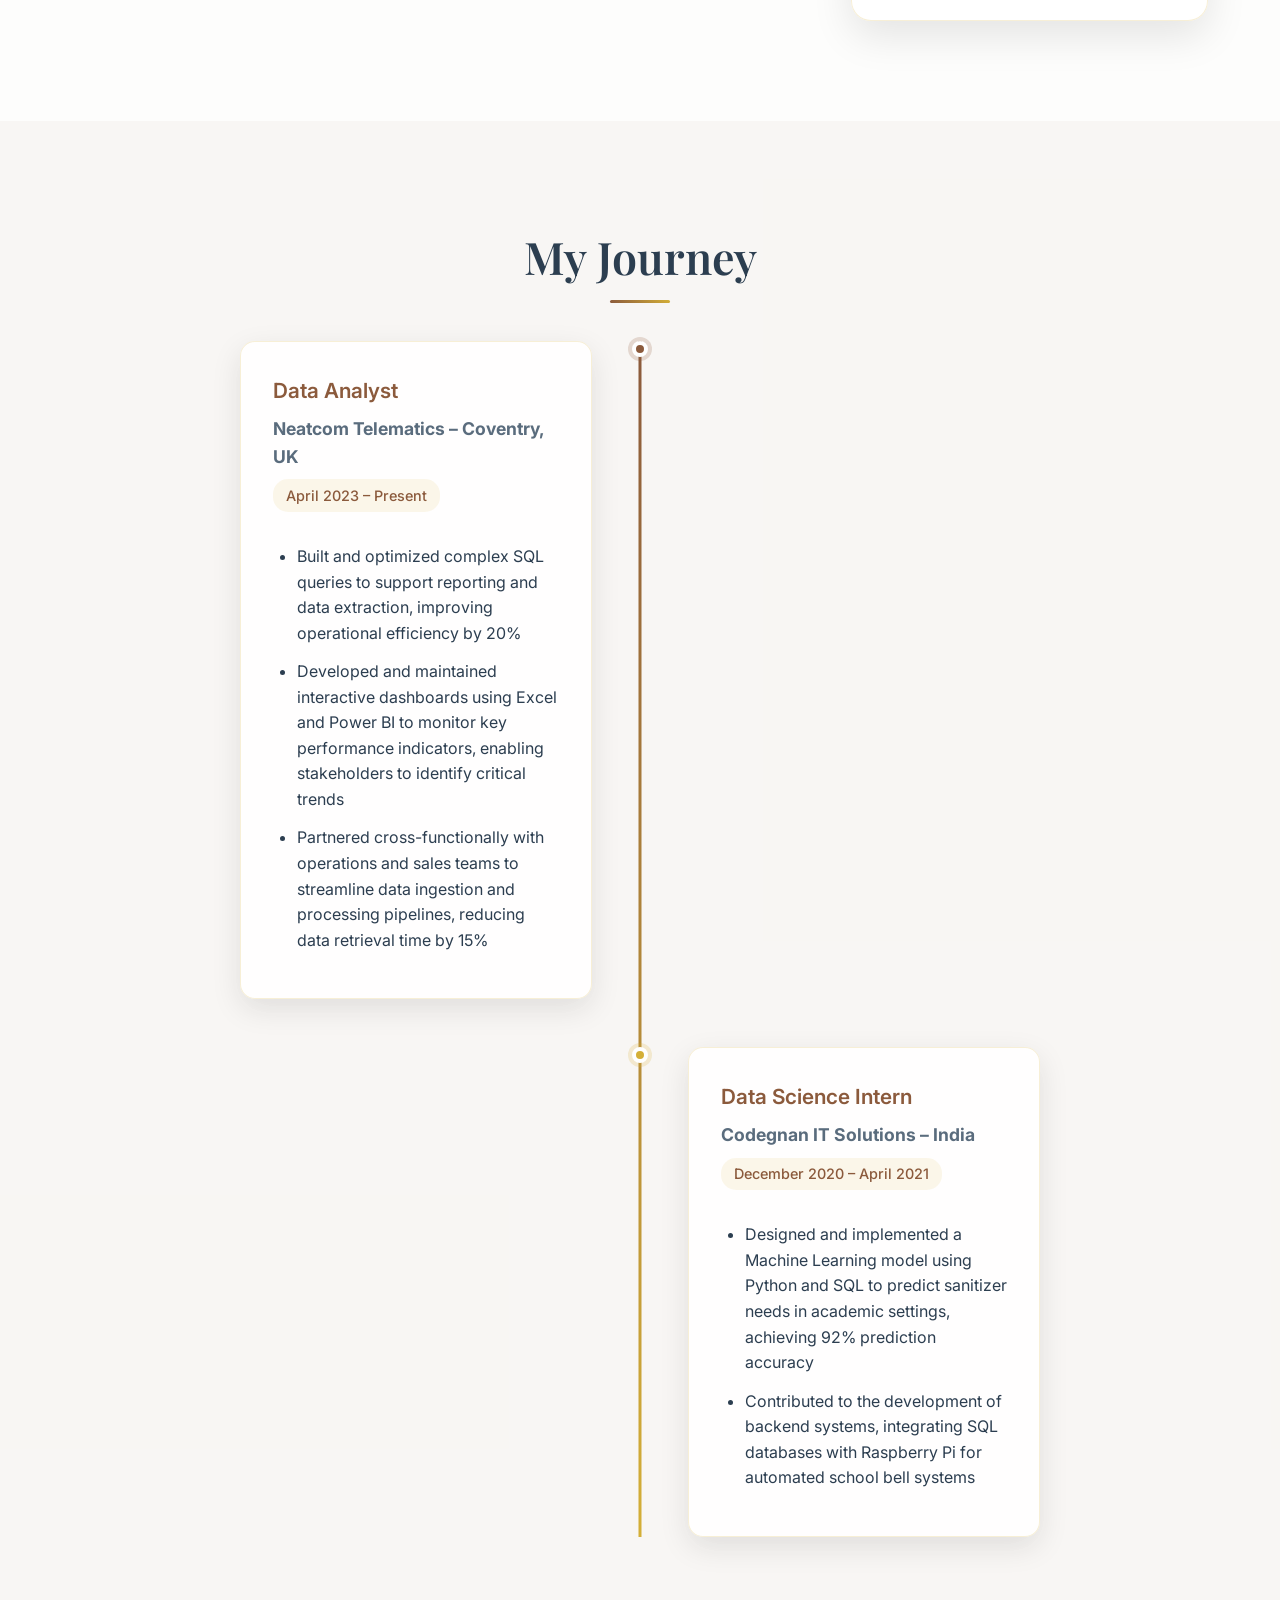
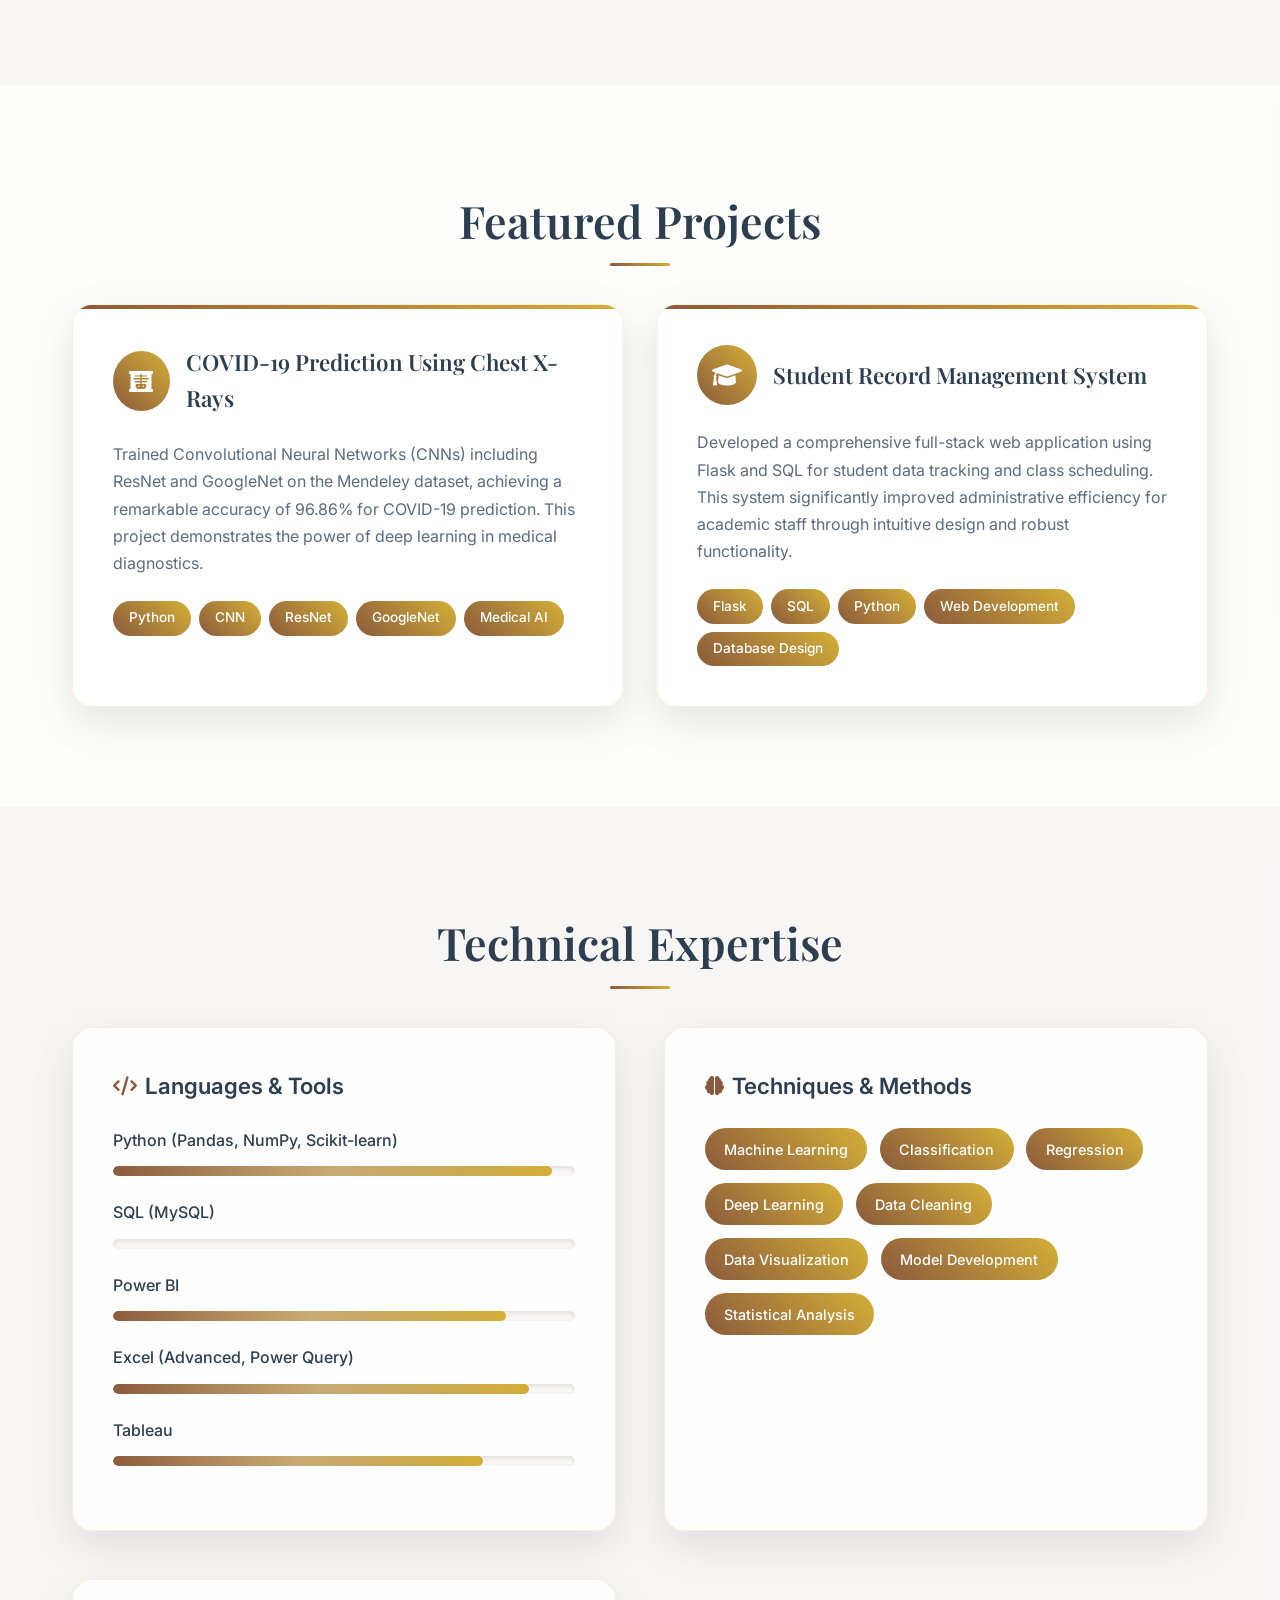
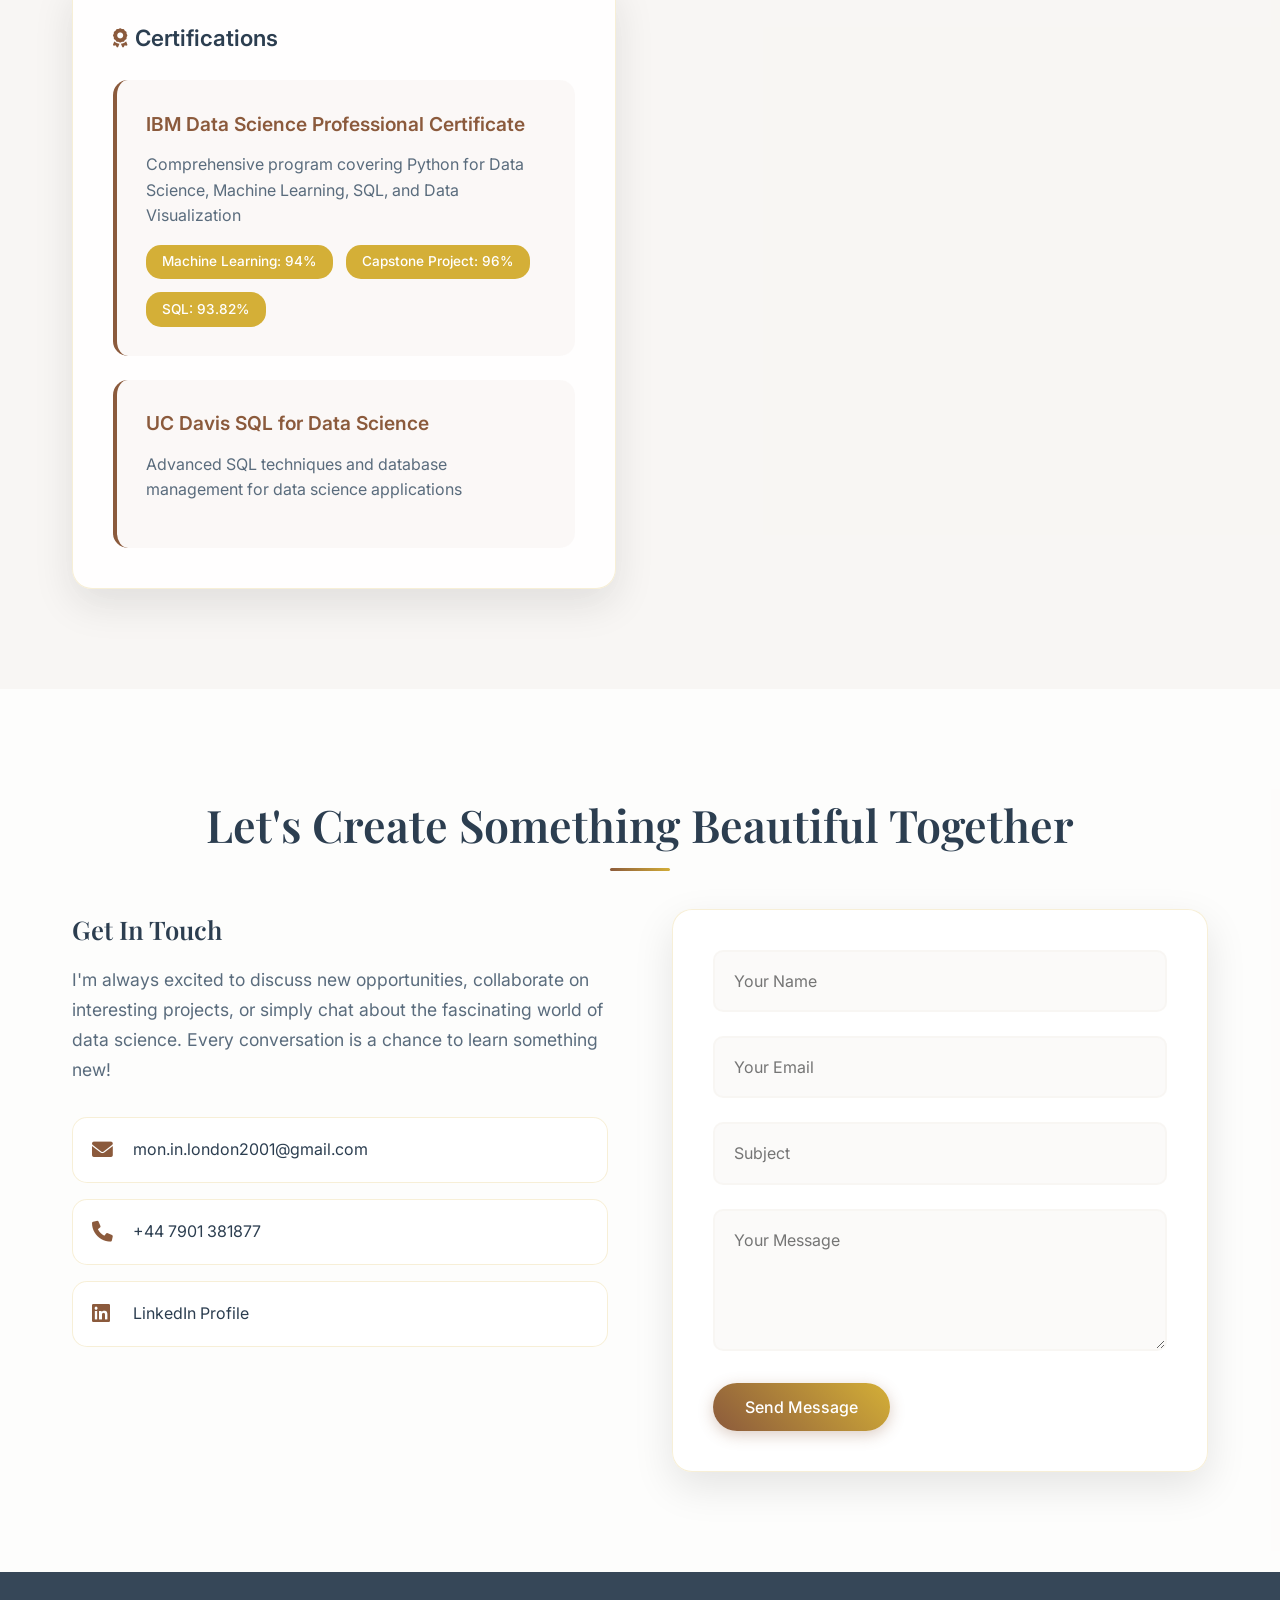
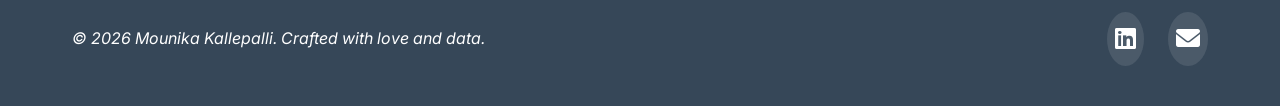
==== commit 6c3d606d: "tay" ====
--- a/index.html
+++ b/index.html
@@ -5,24 +5,24 @@
     <meta name="viewport" content="width=device-width, initial-scale=1.0">
     <title>Mounika Kallepalli - Data Analyst Portfolio</title>
     <link rel="stylesheet" href="styles.css">
-    <link href="https://fonts.googleapis.com/css2?family=Poppins:wght@300;400;500;600;700&display=swap" rel="stylesheet">
+    <link href="https://fonts.googleapis.com/css2?family=Playfair+Display:wght@400;500;600;700&family=Inter:wght@300;400;500;600&display=swap" rel="stylesheet">
     <link rel="stylesheet" href="https://cdnjs.cloudflare.com/ajax/libs/font-awesome/6.0.0/css/all.min.css">
 </head>
 <body>
-    <!-- Color Splash Background -->
-    <div class="color-splash-bg">
-        <div class="splash splash-1"></div>
-        <div class="splash splash-2"></div>
-        <div class="splash splash-3"></div>
-        <div class="splash splash-4"></div>
-        <div class="splash splash-5"></div>
+    <!-- Elegant Background -->
+    <div class="elegant-bg">
+        <div class="sparkle sparkle-1"></div>
+        <div class="sparkle sparkle-2"></div>
+        <div class="sparkle sparkle-3"></div>
+        <div class="sparkle sparkle-4"></div>
+        <div class="sparkle sparkle-5"></div>
     </div>
 
     <!-- Navigation -->
     <nav class="navbar">
         <div class="nav-container">
             <div class="nav-logo">
-                <span class="logo-text">MK</span>
+                <span class="logo-text">Mounika</span>
             </div>
             <ul class="nav-menu">
                 <li><a href="#home" class="nav-link">Home</a></li>
@@ -46,23 +46,30 @@
             <div class="hero-content">
                 <div class="hero-text">
                     <h1 class="hero-title">
-                        Hi, I'm <span class="gradient-text">Mounika Kallepalli</span>
+                        Hello, I'm <span class="elegant-text">Mounika Kallepalli</span>
                     </h1>
-                    <p class="hero-subtitle">Data Analyst & Data Science Enthusiast</p>
+                    <p class="hero-subtitle">Data Analyst & Storyteller</p>
                     <p class="hero-description">
-                        Transforming complex datasets into actionable insights with 2+ years of experience in SQL, Python, and advanced data visualization.
+                        Crafting beautiful insights from complex data with 2+ years of experience in SQL, Python, and advanced visualization. Every dataset tells a story, and I'm here to help you discover yours.
                     </p>
                     <div class="hero-buttons">
-                        <a href="#contact" class="btn btn-primary">Get In Touch</a>
-                        <a href="#projects" class="btn btn-secondary">View Projects</a>
+                        <a href="#contact" class="btn btn-primary">Let's Connect</a>
+                        <a href="#projects" class="btn btn-secondary">View My Work</a>
                     </div>
                 </div>
                 <div class="hero-visual">
-                    <div class="floating-elements">
-                        <div class="floating-icon"><i class="fab fa-python"></i></div>
-                        <div class="floating-icon"><i class="fas fa-database"></i></div>
-                        <div class="floating-icon"><i class="fas fa-chart-bar"></i></div>
-                        <div class="floating-icon"><i class="fas fa-brain"></i></div>
+                    <div class="elegant-card">
+                        <div class="profile-image">
+                            <div class="profile-placeholder">
+                                <i class="fas fa-heart"></i>
+                            </div>
+                        </div>
+                        <div class="floating-elements">
+                            <div class="floating-icon"><i class="fas fa-chart-line"></i></div>
+                            <div class="floating-icon"><i class="fas fa-database"></i></div>
+                            <div class="floating-icon"><i class="fab fa-python"></i></div>
+                            <div class="floating-icon"><i class="fas fa-magic"></i></div>
+                        </div>
                     </div>
                 </div>
             </div>
@@ -76,17 +83,17 @@
             <div class="about-content">
                 <div class="about-text">
                     <div class="about-intro">
-                        <p>Highly analytical and results-oriented Data Analyst with 2+ years of experience leveraging SQL, Python, and advanced data visualization to transform complex datasets into actionable insights.</p>
-                        <p>IBM and UC Davis certified in Data Science and SQL, adept at building predictive models and optimizing data workflows to drive significant business improvements.</p>
+                        <p>Like a carefully crafted song, I believe every dataset has its own rhythm and story to tell. As a highly analytical and results-oriented Data Analyst with 2+ years of experience, I specialize in transforming complex datasets into actionable insights using SQL, Python, and advanced data visualization.</p>
+                        <p>With certifications from IBM and UC Davis in Data Science and SQL, I'm passionate about building predictive models and optimizing data workflows to drive meaningful business improvements. Every project is an opportunity to create something beautiful and impactful.</p>
                     </div>
                     <div class="contact-info">
                         <div class="contact-item">
                             <i class="fas fa-map-marker-alt"></i>
-                            <span>Coventry, UK</span>
+                            <span>Coventry, United Kingdom</span>
                         </div>
                         <div class="contact-item">
                             <i class="fas fa-phone"></i>
-                            <span>+447901381877</span>
+                            <span>+44 7901 381877</span>
                         </div>
                         <div class="contact-item">
                             <i class="fas fa-envelope"></i>
@@ -99,20 +106,15 @@
                     </div>
                 </div>
                 <div class="profile-card">
-                    <div class="profile-image">
-                        <div class="profile-placeholder">
-                            <i class="fas fa-user"></i>
-                        </div>
-                    </div>
                     <div class="education">
-                        <h3>Education</h3>
+                        <h3><i class="fas fa-graduation-cap"></i> Education</h3>
                         <div class="edu-item">
-                            <h4>MSc in Data Science</h4>
-                            <p>Coventry University, UK</p>
+                            <h4>Master of Science in Data Science</h4>
+                            <p>Coventry University, United Kingdom</p>
                             <span>2023 – 2024</span>
                         </div>
                         <div class="edu-item">
-                            <h4>BSc in Data Science</h4>
+                            <h4>Bachelor of Science in Data Science</h4>
                             <p>PBSC of Arts and Sciences, India</p>
                             <span>2019 – 2022</span>
                         </div>
@@ -125,17 +127,17 @@
     <!-- Experience Section -->
     <section id="experience" class="experience">
         <div class="container">
-            <h2 class="section-title">Experience</h2>
+            <h2 class="section-title">My Journey</h2>
             <div class="timeline">
                 <div class="timeline-item">
                     <div class="timeline-marker"></div>
                     <div class="timeline-content">
                         <h3>Data Analyst</h3>
                         <h4>Neatcom Telematics – Coventry, UK</h4>
-                        <span class="timeline-date">Apr 2023 – Present</span>
+                        <span class="timeline-date">April 2023 – Present</span>
                         <ul>
                             <li>Built and optimized complex SQL queries to support reporting and data extraction, improving operational efficiency by 20%</li>
-                            <li>Developed and maintained interactive dashboards using Excel and Power BI to monitor key performance indicators</li>
+                            <li>Developed and maintained interactive dashboards using Excel and Power BI to monitor key performance indicators, enabling stakeholders to identify critical trends</li>
                             <li>Partnered cross-functionally with operations and sales teams to streamline data ingestion and processing pipelines, reducing data retrieval time by 15%</li>
                         </ul>
                     </div>
@@ -145,7 +147,7 @@
                     <div class="timeline-content">
                         <h3>Data Science Intern</h3>
                         <h4>Codegnan IT Solutions – India</h4>
-                        <span class="timeline-date">Dec 2020 – Apr 2021</span>
+                        <span class="timeline-date">December 2020 – April 2021</span>
                         <ul>
                             <li>Designed and implemented a Machine Learning model using Python and SQL to predict sanitizer needs in academic settings, achieving 92% prediction accuracy</li>
                             <li>Contributed to the development of backend systems, integrating SQL databases with Raspberry Pi for automated school bell systems</li>
@@ -163,28 +165,34 @@
             <div class="projects-grid">
                 <div class="project-card">
                     <div class="project-header">
-                        <i class="fas fa-x-ray"></i>
+                        <div class="project-icon">
+                            <i class="fas fa-x-ray"></i>
+                        </div>
                         <h3>COVID-19 Prediction Using Chest X-Rays</h3>
                     </div>
-                    <p>Trained Convolutional Neural Networks (CNNs) including ResNet and GoogleNet on the Mendeley dataset, achieving a high accuracy of 96.86% for COVID-19 prediction.</p>
+                    <p>Trained Convolutional Neural Networks (CNNs) including ResNet and GoogleNet on the Mendeley dataset, achieving a remarkable accuracy of 96.86% for COVID-19 prediction. This project demonstrates the power of deep learning in medical diagnostics.</p>
                     <div class="project-tech">
                         <span class="tech-tag">Python</span>
                         <span class="tech-tag">CNN</span>
                         <span class="tech-tag">ResNet</span>
                         <span class="tech-tag">GoogleNet</span>
+                        <span class="tech-tag">Medical AI</span>
                     </div>
                 </div>
                 <div class="project-card">
                     <div class="project-header">
-                        <i class="fas fa-graduation-cap"></i>
+                        <div class="project-icon">
+                            <i class="fas fa-graduation-cap"></i>
+                        </div>
                         <h3>Student Record Management System</h3>
                     </div>
-                    <p>Developed a full-stack web application using Flask and SQL for comprehensive student data tracking and class scheduling, improving administrative efficiency for academic staff.</p>
+                    <p>Developed a comprehensive full-stack web application using Flask and SQL for student data tracking and class scheduling. This system significantly improved administrative efficiency for academic staff through intuitive design and robust functionality.</p>
                     <div class="project-tech">
                         <span class="tech-tag">Flask</span>
                         <span class="tech-tag">SQL</span>
                         <span class="tech-tag">Python</span>
                         <span class="tech-tag">Web Development</span>
+                        <span class="tech-tag">Database Design</span>
                     </div>
                 </div>
             </div>
@@ -194,7 +202,7 @@
     <!-- Skills Section -->
     <section id="skills" class="skills">
         <div class="container">
-            <h2 class="section-title">Technical Skills</h2>
+            <h2 class="section-title">Technical Expertise</h2>
             <div class="skills-grid">
                 <div class="skill-category">
                     <h3><i class="fas fa-code"></i> Languages & Tools</h3>
@@ -232,7 +240,7 @@
                     </div>
                 </div>
                 <div class="skill-category">
-                    <h3><i class="fas fa-brain"></i> Techniques</h3>
+                    <h3><i class="fas fa-brain"></i> Techniques & Methods</h3>
                     <div class="skill-tags">
                         <span class="skill-tag">Machine Learning</span>
                         <span class="skill-tag">Classification</span>
@@ -245,11 +253,11 @@
                     </div>
                 </div>
                 <div class="skill-category">
-                    <h3><i class="fas fa-certificate"></i> Certifications</h3>
+                    <h3><i class="fas fa-award"></i> Certifications</h3>
                     <div class="cert-list">
                         <div class="cert-item">
                             <h4>IBM Data Science Professional Certificate</h4>
-                            <p>Python for Data Science, Machine Learning, SQL, Data Visualization</p>
+                            <p>Comprehensive program covering Python for Data Science, Machine Learning, SQL, and Data Visualization</p>
                             <div class="cert-scores">
                                 <span>Machine Learning: 94%</span>
                                 <span>Capstone Project: 96%</span>
@@ -258,7 +266,7 @@
                         </div>
                         <div class="cert-item">
                             <h4>UC Davis SQL for Data Science</h4>
-                            <p>Advanced SQL techniques and database management</p>
+                            <p>Advanced SQL techniques and database management for data science applications</p>
                         </div>
                     </div>
                 </div>
@@ -269,11 +277,11 @@
     <!-- Contact Section -->
     <section id="contact" class="contact">
         <div class="container">
-            <h2 class="section-title">Let's Connect</h2>
+            <h2 class="section-title">Let's Create Something Beautiful Together</h2>
             <div class="contact-content">
                 <div class="contact-info-section">
                     <h3>Get In Touch</h3>
-                    <p>I'm always open to discussing new opportunities, collaborations, or just having a chat about data science!</p>
+                    <p>I'm always excited to discuss new opportunities, collaborate on interesting projects, or simply chat about the fascinating world of data science. Every conversation is a chance to learn something new!</p>
                     <div class="contact-methods">
                         <a href="mailto:mon.in.london2001@gmail.com" class="contact-method">
                             <i class="fas fa-envelope"></i>
@@ -312,7 +320,7 @@
     <footer class="footer">
         <div class="container">
             <div class="footer-content">
-                <p>&copy; 2024 Mounika Kallepalli. All rights reserved.</p>
+                <p>&copy; 2024 Mounika Kallepalli. Crafted with love and data.</p>
                 <div class="social-links">
                     <a href="https://linkedin.com/in/mounika-kallepalli-565b441a5" target="_blank">
                         <i class="fab fa-linkedin"></i>
--- a/styles.css
+++ b/styles.css
@@ -6,87 +6,73 @@
 }
 
 body {
-    font-family: 'Poppins', sans-serif;
+    font-family: 'Inter', sans-serif;
     line-height: 1.6;
-    color: #333;
+    color: #2c3e50;
     overflow-x: hidden;
-}
-
-/* Color Splash Background */
-.color-splash-bg {
+    background: #faf9f7;
+}
+
+/* Elegant Background */
+.elegant-bg {
     position: fixed;
     top: 0;
     left: 0;
     width: 100%;
     height: 100%;
     z-index: -1;
-    background: linear-gradient(45deg, #ff6b6b, #4ecdc4, #45b7d1, #96ceb4, #feca57);
-    background-size: 400% 400%;
-    animation: gradientShift 15s ease infinite;
-}
-
-@keyframes gradientShift {
-    0% { background-position: 0% 50%; }
-    50% { background-position: 100% 50%; }
-    100% { background-position: 0% 50%; }
-}
-
-.splash {
+    background: linear-gradient(135deg, #faf9f7 0%, #f8f6f3 25%, #f5f3f0 50%, #f2f0ed 75%, #ede9e6 100%);
+}
+
+.sparkle {
     position: absolute;
+    width: 4px;
+    height: 4px;
+    background: linear-gradient(45deg, #d4af37, #ffd700);
     border-radius: 50%;
-    opacity: 0.1;
-    animation: float 6s ease-in-out infinite;
-}
-
-.splash-1 {
-    width: 200px;
-    height: 200px;
-    background: radial-gradient(circle, #ff6b6b, #ff8e8e);
-    top: 10%;
+    opacity: 0.6;
+    animation: sparkle 3s ease-in-out infinite;
+}
+
+.sparkle-1 {
+    top: 20%;
     left: 10%;
     animation-delay: 0s;
 }
 
-.splash-2 {
-    width: 150px;
-    height: 150px;
-    background: radial-gradient(circle, #4ecdc4, #7dd3d8);
+.sparkle-2 {
     top: 60%;
     right: 15%;
+    animation-delay: 1s;
+}
+
+.sparkle-3 {
+    bottom: 30%;
+    left: 30%;
     animation-delay: 2s;
 }
 
-.splash-3 {
-    width: 300px;
-    height: 300px;
-    background: radial-gradient(circle, #45b7d1, #74c0fc);
-    bottom: 20%;
-    left: 20%;
-    animation-delay: 4s;
-}
-
-.splash-4 {
-    width: 100px;
-    height: 100px;
-    background: radial-gradient(circle, #96ceb4, #b8e6d3);
-    top: 30%;
+.sparkle-4 {
+    top: 40%;
     right: 40%;
-    animation-delay: 1s;
-}
-
-.splash-5 {
-    width: 250px;
-    height: 250px;
-    background: radial-gradient(circle, #feca57, #ffd93d);
-    bottom: 40%;
-    right: 10%;
-    animation-delay: 3s;
-}
-
-@keyframes float {
-    0%, 100% { transform: translateY(0px) rotate(0deg); }
-    33% { transform: translateY(-20px) rotate(120deg); }
-    66% { transform: translateY(10px) rotate(240deg); }
+    animation-delay: 0.5s;
+}
+
+.sparkle-5 {
+    bottom: 60%;
+    right: 20%;
+    animation-delay: 1.5s;
+}
+
+@keyframes sparkle {
+    0%, 100% { 
+        opacity: 0.3;
+        transform: scale(1);
+    }
+    50% { 
+        opacity: 1;
+        transform: scale(1.5);
+    }
 }
 
 /* Navigation */
@@ -95,10 +81,11 @@
     top: 0;
     width: 100%;
     background: rgba(255, 255, 255, 0.95);
-    backdrop-filter: blur(10px);
+    backdrop-filter: blur(20px);
     z-index: 1000;
     padding: 1rem 0;
     transition: all 0.3s ease;
+    border-bottom: 1px solid rgba(212, 175, 55, 0.1);
 }
 
 .nav-container {
@@ -111,9 +98,10 @@
 }
 
 .nav-logo .logo-text {
+    font-family: 'Playfair Display', serif;
     font-size: 1.8rem;
-    font-weight: 700;
-    background: linear-gradient(45deg, #ff6b6b, #4ecdc4);
+    font-weight: 600;
+    background: linear-gradient(45deg, #8b5a3c, #d4af37);
     -webkit-background-clip: text;
     -webkit-text-fill-color: transparent;
     background-clip: text;
@@ -127,14 +115,15 @@
 
 .nav-link {
     text-decoration: none;
-    color: #333;
+    color: #2c3e50;
     font-weight: 500;
     transition: all 0.3s ease;
     position: relative;
+    font-size: 0.95rem;
 }
 
 .nav-link:hover {
-    color: #ff6b6b;
+    color: #8b5a3c;
 }
 
 .nav-link::after {
@@ -144,7 +133,7 @@
     left: 0;
     width: 0;
     height: 2px;
-    background: linear-gradient(45deg, #ff6b6b, #4ecdc4);
+    background: linear-gradient(45deg, #8b5a3c, #d4af37);
     transition: width 0.3s ease;
 }
 
@@ -161,7 +150,7 @@
 .hamburger span {
     width: 25px;
     height: 3px;
-    background: #333;
+    background: #2c3e50;
     margin: 3px 0;
     transition: 0.3s;
 }
@@ -189,31 +178,41 @@
 }
 
 .hero-title {
+    font-family: 'Playfair Display', serif;
     font-size: 3.5rem;
-    font-weight: 700;
+    font-weight: 600;
     margin-bottom: 1rem;
     line-height: 1.2;
-}
-
-.gradient-text {
-    background: linear-gradient(45deg, #ff6b6b, #4ecdc4, #45b7d1);
+    color: #2c3e50;
+}
+
+.elegant-text {
+    background: linear-gradient(45deg, #8b5a3c, #d4af37, #cd853f);
     -webkit-background-clip: text;
     -webkit-text-fill-color: transparent;
     background-clip: text;
     background-size: 200% 200%;
-    animation: gradientShift 3s ease infinite;
+    animation: elegantShimmer 4s ease infinite;
+}
+
+@keyframes elegantShimmer {
+    0% { background-position: 0% 50%; }
+    50% { background-position: 100% 50%; }
+    100% { background-position: 0% 50%; }
 }
 
 .hero-subtitle {
+    font-family: 'Playfair Display', serif;
     font-size: 1.5rem;
-    color: #666;
+    color: #8b5a3c;
     margin-bottom: 1rem;
-    font-weight: 500;
+    font-weight: 400;
+    font-style: italic;
 }
 
 .hero-description {
     font-size: 1.1rem;
-    color: #777;
+    color: #5a6c7d;
     margin-bottom: 2rem;
     line-height: 1.8;
 }
@@ -225,92 +224,123 @@
 }
 
 .btn {
-    padding: 12px 30px;
+    padding: 14px 32px;
     border: none;
-    border-radius: 50px;
+    border-radius: 30px;
     font-size: 1rem;
-    font-weight: 600;
+    font-weight: 500;
     text-decoration: none;
     display: inline-block;
     transition: all 0.3s ease;
     cursor: pointer;
+    font-family: 'Inter', sans-serif;
 }
 
 .btn-primary {
-    background: linear-gradient(45deg, #ff6b6b, #4ecdc4);
+    background: linear-gradient(45deg, #8b5a3c, #d4af37);
     color: white;
-    box-shadow: 0 4px 15px rgba(255, 107, 107, 0.3);
+    box-shadow: 0 4px 15px rgba(139, 90, 60, 0.3);
 }
 
 .btn-primary:hover {
     transform: translateY(-2px);
-    box-shadow: 0 6px 20px rgba(255, 107, 107, 0.4);
+    box-shadow: 0 6px 20px rgba(139, 90, 60, 0.4);
 }
 
 .btn-secondary {
     background: transparent;
-    color: #ff6b6b;
-    border: 2px solid #ff6b6b;
+    color: #8b5a3c;
+    border: 2px solid #8b5a3c;
 }
 
 .btn-secondary:hover {
-    background: #ff6b6b;
+    background: #8b5a3c;
     color: white;
     transform: translateY(-2px);
 }
 
+/* Elegant Card */
+.elegant-card {
+    position: relative;
+    background: rgba(255, 255, 255, 0.9);
+    padding: 3rem;
+    border-radius: 25px;
+    box-shadow: 0 20px 60px rgba(0, 0, 0, 0.1);
+    border: 1px solid rgba(212, 175, 55, 0.2);
+    text-align: center;
+}
+
+.profile-image {
+    margin-bottom: 2rem;
+}
+
+.profile-placeholder {
+    width: 150px;
+    height: 150px;
+    background: linear-gradient(45deg, #8b5a3c, #d4af37);
+    border-radius: 50%;
+    display: flex;
+    align-items: center;
+    justify-content: center;
+    margin: 0 auto;
+    font-size: 3rem;
+    color: white;
+    box-shadow: 0 10px 30px rgba(139, 90, 60, 0.3);
+}
+
 /* Floating Elements */
 .floating-elements {
-    position: relative;
-    height: 400px;
+    position: absolute;
+    top: 0;
+    left: 0;
+    right: 0;
+    bottom: 0;
+    pointer-events: none;
 }
 
 .floating-icon {
     position: absolute;
-    width: 80px;
-    height: 80px;
+    width: 60px;
+    height: 60px;
     background: rgba(255, 255, 255, 0.9);
     border-radius: 50%;
     display: flex;
     align-items: center;
     justify-content: center;
-    font-size: 2rem;
-    color: #ff6b6b;
-    box-shadow: 0 10px 30px rgba(0, 0, 0, 0.1);
-    animation: floatIcon 6s ease-in-out infinite;
+    font-size: 1.5rem;
+    color: #8b5a3c;
+    box-shadow: 0 8px 25px rgba(0, 0, 0, 0.1);
+    animation: elegantFloat 6s ease-in-out infinite;
+    border: 2px solid rgba(212, 175, 55, 0.3);
 }
 
 .floating-icon:nth-child(1) {
+    top: 10%;
+    left: 10%;
+    animation-delay: 0s;
+}
+
+.floating-icon:nth-child(2) {
     top: 20%;
-    left: 20%;
-    animation-delay: 0s;
-    color: #ff6b6b;
-}
-
-.floating-icon:nth-child(2) {
-    top: 60%;
-    right: 30%;
+    right: 10%;
     animation-delay: 1.5s;
-    color: #4ecdc4;
 }
 
 .floating-icon:nth-child(3) {
     bottom: 30%;
-    left: 40%;
+    left: 15%;
     animation-delay: 3s;
-    color: #45b7d1;
 }
 
 .floating-icon:nth-child(4) {
-    top: 10%;
-    right: 10%;
+    bottom: 10%;
+    right: 20%;
     animation-delay: 4.5s;
-    color: #96ceb4;
-}
-
-@keyframes floatIcon {
+}
+
+@keyframes elegantFloat {
     0%, 100% { transform: translateY(0px) rotate(0deg); }
-    50% { transform: translateY(-20px) rotate(180deg); }
+    50% { transform: translateY(-15px) rotate(5deg); }
 }
 
 /* Container */
@@ -322,21 +352,31 @@
 
 /* Section Titles */
 .section-title {
-    font-size: 2.5rem;
-    font-weight: 700;
+    font-family: 'Playfair Display', serif;
+    font-size: 2.8rem;
+    font-weight: 600;
     text-align: center;
     margin-bottom: 3rem;
-    background: linear-gradient(45deg, #ff6b6b, #4ecdc4);
-    -webkit-background-clip: text;
-    -webkit-text-fill-color: transparent;
-    background-clip: text;
+    color: #2c3e50;
+    position: relative;
+}
+
+.section-title::after {
+    content: '';
+    position: absolute;
+    bottom: -10px;
+    left: 50%;
+    transform: translateX(-50%);
+    width: 60px;
+    height: 3px;
+    background: linear-gradient(45deg, #8b5a3c, #d4af37);
+    border-radius: 2px;
 }
 
 /* About Section */
 .about {
     padding: 100px 0;
-    background: rgba(255, 255, 255, 0.9);
-    backdrop-filter: blur(10px);
+    background: rgba(255, 255, 255, 0.6);
 }
 
 .about-content {
@@ -350,6 +390,11 @@
     font-size: 1.1rem;
     line-height: 1.8;
     margin-bottom: 2rem;
+    color: #2c3e50;
+}
+
+.about-intro p {
+    margin-bottom: 1.5rem;
 }
 
 .contact-info {
@@ -363,74 +408,75 @@
     align-items: center;
     gap: 1rem;
     font-size: 1rem;
+    color: #2c3e50;
 }
 
 .contact-item i {
-    color: #ff6b6b;
+    color: #8b5a3c;
     width: 20px;
 }
 
 .contact-item a {
-    color: #4ecdc4;
+    color: #8b5a3c;
     text-decoration: none;
+    transition: color 0.3s ease;
 }
 
 .contact-item a:hover {
-    text-decoration: underline;
+    color: #d4af37;
 }
 
 .profile-card {
     background: rgba(255, 255, 255, 0.9);
     padding: 2rem;
     border-radius: 20px;
-    box-shadow: 0 10px 30px rgba(0, 0, 0, 0.1);
-    text-align: center;
-}
-
-.profile-placeholder {
-    width: 150px;
-    height: 150px;
-    background: linear-gradient(45deg, #ff6b6b, #4ecdc4);
-    border-radius: 50%;
-    display: flex;
-    align-items: center;
-    justify-content: center;
-    margin: 0 auto 2rem;
-    font-size: 4rem;
-    color: white;
+    box-shadow: 0 15px 40px rgba(0, 0, 0, 0.1);
+    border: 1px solid rgba(212, 175, 55, 0.2);
 }
 
 .education h3 {
-    color: #333;
+    color: #2c3e50;
     margin-bottom: 1.5rem;
     font-size: 1.3rem;
+    display: flex;
+    align-items: center;
+    gap: 0.5rem;
+}
+
+.education h3 i {
+    color: #8b5a3c;
 }
 
 .edu-item {
     margin-bottom: 1.5rem;
-    text-align: left;
+    padding: 1rem;
+    background: rgba(248, 246, 243, 0.5);
+    border-radius: 10px;
+    border-left: 4px solid #d4af37;
 }
 
 .edu-item h4 {
-    color: #ff6b6b;
+    color: #8b5a3c;
     font-size: 1.1rem;
     margin-bottom: 0.5rem;
+    font-weight: 600;
 }
 
 .edu-item p {
-    color: #666;
+    color: #5a6c7d;
     margin-bottom: 0.3rem;
 }
 
 .edu-item span {
-    color: #999;
+    color: #8b5a3c;
     font-size: 0.9rem;
+    font-weight: 500;
 }
 
 /* Experience Section */
 .experience {
     padding: 100px 0;
-    background: rgba(255, 255, 255, 0.8);
+    background: rgba(248, 246, 243, 0.8);
 }
 
 .timeline {
@@ -445,8 +491,8 @@
     left: 50%;
     top: 0;
     bottom: 0;
-    width: 4px;
-    background: linear-gradient(to bottom, #ff6b6b, #4ecdc4);
+    width: 3px;
+    background: linear-gradient(to bottom, #8b5a3c, #d4af37);
     transform: translateX(-50%);
 }
 
@@ -468,48 +514,55 @@
 
 .timeline-marker {
     position: absolute;
-    width: 20px;
-    height: 20px;
-    background: #ff6b6b;
+    width: 16px;
+    height: 16px;
+    background: #8b5a3c;
     border-radius: 50%;
     top: 0;
     border: 4px solid white;
-    box-shadow: 0 0 0 4px rgba(255, 107, 107, 0.3);
+    box-shadow: 0 0 0 4px rgba(139, 90, 60, 0.2);
 }
 
 .timeline-item:nth-child(odd) .timeline-marker {
-    right: -10px;
+    right: -8px;
 }
 
 .timeline-item:nth-child(even) .timeline-marker {
-    left: -10px;
-    background: #4ecdc4;
-    box-shadow: 0 0 0 4px rgba(78, 205, 196, 0.3);
+    left: -8px;
+    background: #d4af37;
+    box-shadow: 0 0 0 4px rgba(212, 175, 55, 0.2);
 }
 
 .timeline-content {
     background: rgba(255, 255, 255, 0.9);
     padding: 2rem;
     border-radius: 15px;
-    box-shadow: 0 5px 20px rgba(0, 0, 0, 0.1);
+    box-shadow: 0 10px 30px rgba(0, 0, 0, 0.1);
+    border: 1px solid rgba(212, 175, 55, 0.2);
 }
 
 .timeline-content h3 {
-    color: #ff6b6b;
+    color: #8b5a3c;
     font-size: 1.3rem;
     margin-bottom: 0.5rem;
+    font-weight: 600;
 }
 
 .timeline-content h4 {
-    color: #666;
+    color: #5a6c7d;
     font-size: 1.1rem;
     margin-bottom: 0.5rem;
 }
 
 .timeline-date {
-    color: #999;
+    color: #8b5a3c;
     font-size: 0.9rem;
     font-weight: 500;
+    background: rgba(212, 175, 55, 0.1);
+    padding: 0.3rem 0.8rem;
+    border-radius: 15px;
+    display: inline-block;
+    margin-bottom: 1rem;
 }
 
 .timeline-content ul {
@@ -518,58 +571,80 @@
 }
 
 .timeline-content li {
-    margin-bottom: 0.5rem;
+    margin-bottom: 0.8rem;
     line-height: 1.6;
+    color: #2c3e50;
 }
 
 /* Projects Section */
 .projects {
     padding: 100px 0;
-    background: rgba(255, 255, 255, 0.9);
+    background: rgba(255, 255, 255, 0.6);
 }
 
 .projects-grid {
     display: grid;
-    grid-template-columns: repeat(auto-fit, minmax(400px, 1fr));
+    grid-template-columns: repeat(auto-fit, minmax(450px, 1fr));
     gap: 2rem;
 }
 
 .project-card {
     background: rgba(255, 255, 255, 0.9);
-    padding: 2rem;
+    padding: 2.5rem;
     border-radius: 20px;
-    box-shadow: 0 10px 30px rgba(0, 0, 0, 0.1);
+    box-shadow: 0 15px 40px rgba(0, 0, 0, 0.1);
     transition: all 0.3s ease;
-    border: 2px solid transparent;
+    border: 1px solid rgba(212, 175, 55, 0.2);
+    position: relative;
+    overflow: hidden;
+}
+
+.project-card::before {
+    content: '';
+    position: absolute;
+    top: 0;
+    left: 0;
+    right: 0;
+    height: 4px;
+    background: linear-gradient(45deg, #8b5a3c, #d4af37);
 }
 
 .project-card:hover {
     transform: translateY(-10px);
-    box-shadow: 0 20px 40px rgba(0, 0, 0, 0.15);
-    border-color: #ff6b6b;
+    box-shadow: 0 25px 50px rgba(0, 0, 0, 0.15);
 }
 
 .project-header {
     display: flex;
     align-items: center;
     gap: 1rem;
-    margin-bottom: 1rem;
-}
-
-.project-header i {
-    font-size: 2rem;
-    color: #ff6b6b;
+    margin-bottom: 1.5rem;
+}
+
+.project-icon {
+    width: 60px;
+    height: 60px;
+    background: linear-gradient(45deg, #8b5a3c, #d4af37);
+    border-radius: 50%;
+    display: flex;
+    align-items: center;
+    justify-content: center;
+    color: white;
+    font-size: 1.5rem;
 }
 
 .project-header h3 {
-    color: #333;
-    font-size: 1.3rem;
+    color: #2c3e50;
+    font-size: 1.4rem;
+    font-weight: 600;
+    font-family: 'Playfair Display', serif;
 }
 
 .project-card p {
-    color: #666;
-    line-height: 1.6;
+    color: #5a6c7d;
+    line-height: 1.7;
     margin-bottom: 1.5rem;
+    font-size: 1rem;
 }
 
 .project-tech {
@@ -579,18 +654,18 @@
 }
 
 .tech-tag {
-    background: linear-gradient(45deg, #ff6b6b, #4ecdc4);
+    background: linear-gradient(45deg, #8b5a3c, #d4af37);
     color: white;
-    padding: 0.3rem 0.8rem;
+    padding: 0.4rem 1rem;
     border-radius: 20px;
-    font-size: 0.8rem;
+    font-size: 0.85rem;
     font-weight: 500;
 }
 
 /* Skills Section */
 .skills {
     padding: 100px 0;
-    background: rgba(255, 255, 255, 0.8);
+    background: rgba(248, 246, 243, 0.8);
 }
 
 .skills-grid {
@@ -601,22 +676,25 @@
 
 .skill-category {
     background: rgba(255, 255, 255, 0.9);
-    padding: 2rem;
+    padding: 2.5rem;
     border-radius: 20px;
-    box-shadow: 0 10px 30px rgba(0, 0, 0, 0.1);
+    box-shadow: 0 15px 40px rgba(0, 0, 0, 0.1);
+    border: 1px solid rgba(212, 175, 55, 0.2);
 }
 
 .skill-category h3 {
-    color: #333;
-    font-size: 1.3rem;
+    color: #2c3e50;
+    font-size: 1.4rem;
     margin-bottom: 1.5rem;
     display: flex;
     align-items: center;
     gap: 0.5rem;
+    font-weight: 600;
 }
 
 .skill-category h3 i {
-    color: #ff6b6b;
+    color: #8b5a3c;
+    font-size: 1.2rem;
 }
 
 .skill-item {
@@ -625,24 +703,43 @@
 
 .skill-item span {
     display: block;
-    margin-bottom: 0.5rem;
+    margin-bottom: 0.8rem;
     font-weight: 500;
-    color: #333;
+    color: #2c3e50;
+    font-size: 1rem;
 }
 
 .skill-bar {
-    background: #f0f0f0;
-    height: 8px;
-    border-radius: 4px;
+    background: rgba(248, 246, 243, 0.8);
+    height: 10px;
+    border-radius: 5px;
     overflow: hidden;
+    box-shadow: inset 0 2px 4px rgba(0, 0, 0, 0.1);
 }
 
 .skill-progress {
     height: 100%;
-    background: linear-gradient(45deg, #ff6b6b, #4ecdc4);
+    background: linear-gradient(45deg, #8b5a3c, #d4af37);
     width: 0;
     transition: width 1.5s ease;
-    border-radius: 4px;
+    border-radius: 5px;
+    position: relative;
+}
+
+.skill-progress::after {
+    content: '';
+    position: absolute;
+    top: 0;
+    left: 0;
+    right: 0;
+    bottom: 0;
+    background: linear-gradient(90deg, transparent, rgba(255, 255, 255, 0.3), transparent);
+    animation: shimmer 2s infinite;
+}
+
+@keyframes shimmer {
+    0% { transform: translateX(-100%); }
+    100% { transform: translateX(100%); }
 }
 
 .skill-tags {
@@ -652,12 +749,17 @@
 }
 
 .skill-tag {
-    background: linear-gradient(45deg, #ff6b6b, #4ecdc4);
+    background: linear-gradient(45deg, #8b5a3c, #d4af37);
     color: white;
-    padding: 0.5rem 1rem;
+    padding: 0.6rem 1.2rem;
     border-radius: 25px;
     font-size: 0.9rem;
     font-weight: 500;
+    transition: transform 0.3s ease;
+}
+
+.skill-tag:hover {
+    transform: translateY(-2px);
 }
 
 .cert-list {
@@ -667,42 +769,50 @@
 }
 
 .cert-item {
-    padding: 1.5rem;
-    background: rgba(255, 255, 255, 0.5);
+    padding: 1.8rem;
+    background: rgba(248, 246, 243, 0.6);
     border-radius: 15px;
-    border-left: 4px solid #ff6b6b;
+    border-left: 4px solid #8b5a3c;
+    transition: all 0.3s ease;
+}
+
+.cert-item:hover {
+    background: rgba(248, 246, 243, 0.9);
+    transform: translateX(5px);
 }
 
 .cert-item h4 {
-    color: #ff6b6b;
-    font-size: 1.1rem;
-    margin-bottom: 0.5rem;
+    color: #8b5a3c;
+    font-size: 1.2rem;
+    margin-bottom: 0.8rem;
+    font-weight: 600;
 }
 
 .cert-item p {
-    color: #666;
-    margin-bottom: 0.8rem;
+    color: #5a6c7d;
+    margin-bottom: 1rem;
+    line-height: 1.6;
 }
 
 .cert-scores {
     display: flex;
     flex-wrap: wrap;
-    gap: 1rem;
+    gap: 0.8rem;
 }
 
 .cert-scores span {
-    background: #4ecdc4;
+    background: #d4af37;
     color: white;
-    padding: 0.3rem 0.8rem;
+    padding: 0.4rem 1rem;
     border-radius: 15px;
-    font-size: 0.8rem;
+    font-size: 0.85rem;
     font-weight: 500;
 }
 
 /* Contact Section */
 .contact {
     padding: 100px 0;
-    background: rgba(255, 255, 255, 0.9);
+    background: rgba(255, 255, 255, 0.6);
 }
 
 .contact-content {
@@ -713,15 +823,18 @@
 }
 
 .contact-info-section h3 {
-    color: #333;
-    font-size: 1.5rem;
+    color: #2c3e50;
+    font-size: 1.6rem;
     margin-bottom: 1rem;
+    font-family: 'Playfair Display', serif;
+    font-weight: 600;
 }
 
 .contact-info-section p {
-    color: #666;
-    line-height: 1.6;
+    color: #5a6c7d;
+    line-height: 1.7;
     margin-bottom: 2rem;
+    font-size: 1.1rem;
 }
 
 .contact-methods {
@@ -734,30 +847,33 @@
     display: flex;
     align-items: center;
     gap: 1rem;
-    padding: 1rem;
-    background: rgba(255, 255, 255, 0.8);
-    border-radius: 10px;
+    padding: 1.2rem;
+    background: rgba(255, 255, 255, 0.9);
+    border-radius: 15px;
     text-decoration: none;
-    color: #333;
+    color: #2c3e50;
     transition: all 0.3s ease;
+    border: 1px solid rgba(212, 175, 55, 0.2);
 }
 
 .contact-method:hover {
-    background: rgba(255, 107, 107, 0.1);
+    background: rgba(248, 246, 243, 0.9);
     transform: translateX(5px);
+    box-shadow: 0 5px 15px rgba(0, 0, 0, 0.1);
 }
 
 .contact-method i {
-    color: #ff6b6b;
-    font-size: 1.2rem;
-    width: 20px;
+    color: #8b5a3c;
+    font-size: 1.3rem;
+    width: 25px;
 }
 
 .contact-form {
     background: rgba(255, 255, 255, 0.9);
-    padding: 2rem;
+    padding: 2.5rem;
     border-radius: 20px;
-    box-shadow: 0 10px 30px rgba(0, 0, 0, 0.1);
+    box-shadow: 0 15px 40px rgba(0, 0, 0, 0.1);
+    border: 1px solid rgba(212, 175, 55, 0.2);
 }
 
 .form-group {
@@ -767,19 +883,22 @@
 .form-group input,
 .form-group textarea {
     width: 100%;
-    padding: 1rem;
-    border: 2px solid #f0f0f0;
+    padding: 1.2rem;
+    border: 2px solid rgba(248, 246, 243, 0.8);
     border-radius: 10px;
+    font-size: 1rem;
     font-family: inherit;
-    font-size: 1rem;
-    transition: border-color 0.3s ease;
+    transition: all 0.3s ease;
+    background: rgba(248, 246, 243, 0.5);
+    color: #2c3e50;
 }
 
 .form-group input:focus,
 .form-group textarea:focus {
     outline: none;
-    border-color: #ff6b6b;
-    box-shadow: 0 0 0 3px rgba(255, 107, 107, 0.1);
+    border-color: #8b5a3c;
+    box-shadow: 0 0 0 3px rgba(139, 90, 60, 0.1);
+    background: rgba(255, 255, 255, 0.9);
 }
 
 .form-group textarea {
@@ -789,9 +908,9 @@
 
 /* Footer */
 .footer {
-    background: rgba(51, 51, 51, 0.9);
+    background: rgba(44, 62, 80, 0.95);
     color: white;
-    padding: 2rem 0;
+    padding: 2.5rem 0;
     text-align: center;
 }
 
@@ -803,20 +922,28 @@
     gap: 1rem;
 }
 
+.footer-content p {
+    font-style: italic;
+}
+
 .social-links {
     display: flex;
-    gap: 1rem;
+    gap: 1.5rem;
 }
 
 .social-links a {
     color: white;
     font-size: 1.5rem;
     transition: all 0.3s ease;
+    padding: 0.5rem;
+    border-radius: 50%;
+    background: rgba(255, 255, 255, 0.1);
 }
 
 .social-links a:hover {
-    color: #ff6b6b;
+    color: #d4af37;
     transform: translateY(-2px);
+    background: rgba(212, 175, 55, 0.2);
 }
 
 /* Animations */
@@ -860,7 +987,7 @@
         left: -100%;
         top: 70px;
         flex-direction: column;
-        background: rgba(255, 255, 255, 0.95);
+        background: rgba(255, 255, 255, 0.98);
         width: 100%;
         text-align: center;
         transition: 0.3s;
@@ -903,7 +1030,7 @@
     }
 
     .timeline-marker {
-        left: 10px !important;
+        left: 12px !important;
         right: auto !important;
     }
 
@@ -932,6 +1059,10 @@
     .hero {
         padding: 0 1rem;
     }
+
+    .section-title {
+        font-size: 2.2rem;
+    }
 }
 
 @media (max-width: 480px) {
@@ -940,7 +1071,7 @@
     }
 
     .section-title {
-        font-size: 2rem;
+        font-size: 1.8rem;
     }
 
     .hero-buttons {
@@ -953,4 +1084,22 @@
         max-width: 250px;
         text-align: center;
     }
+
+    .projects-grid {
+        grid-template-columns: 1fr;
+    }
+
+    .project-card {
+        padding: 1.5rem;
+    }
+
+    .elegant-card {
+        padding: 2rem;
+    }
+
+    .floating-icon {
+        width: 50px;
+        height: 50px;
+        font-size: 1.2rem;
+    }
 }
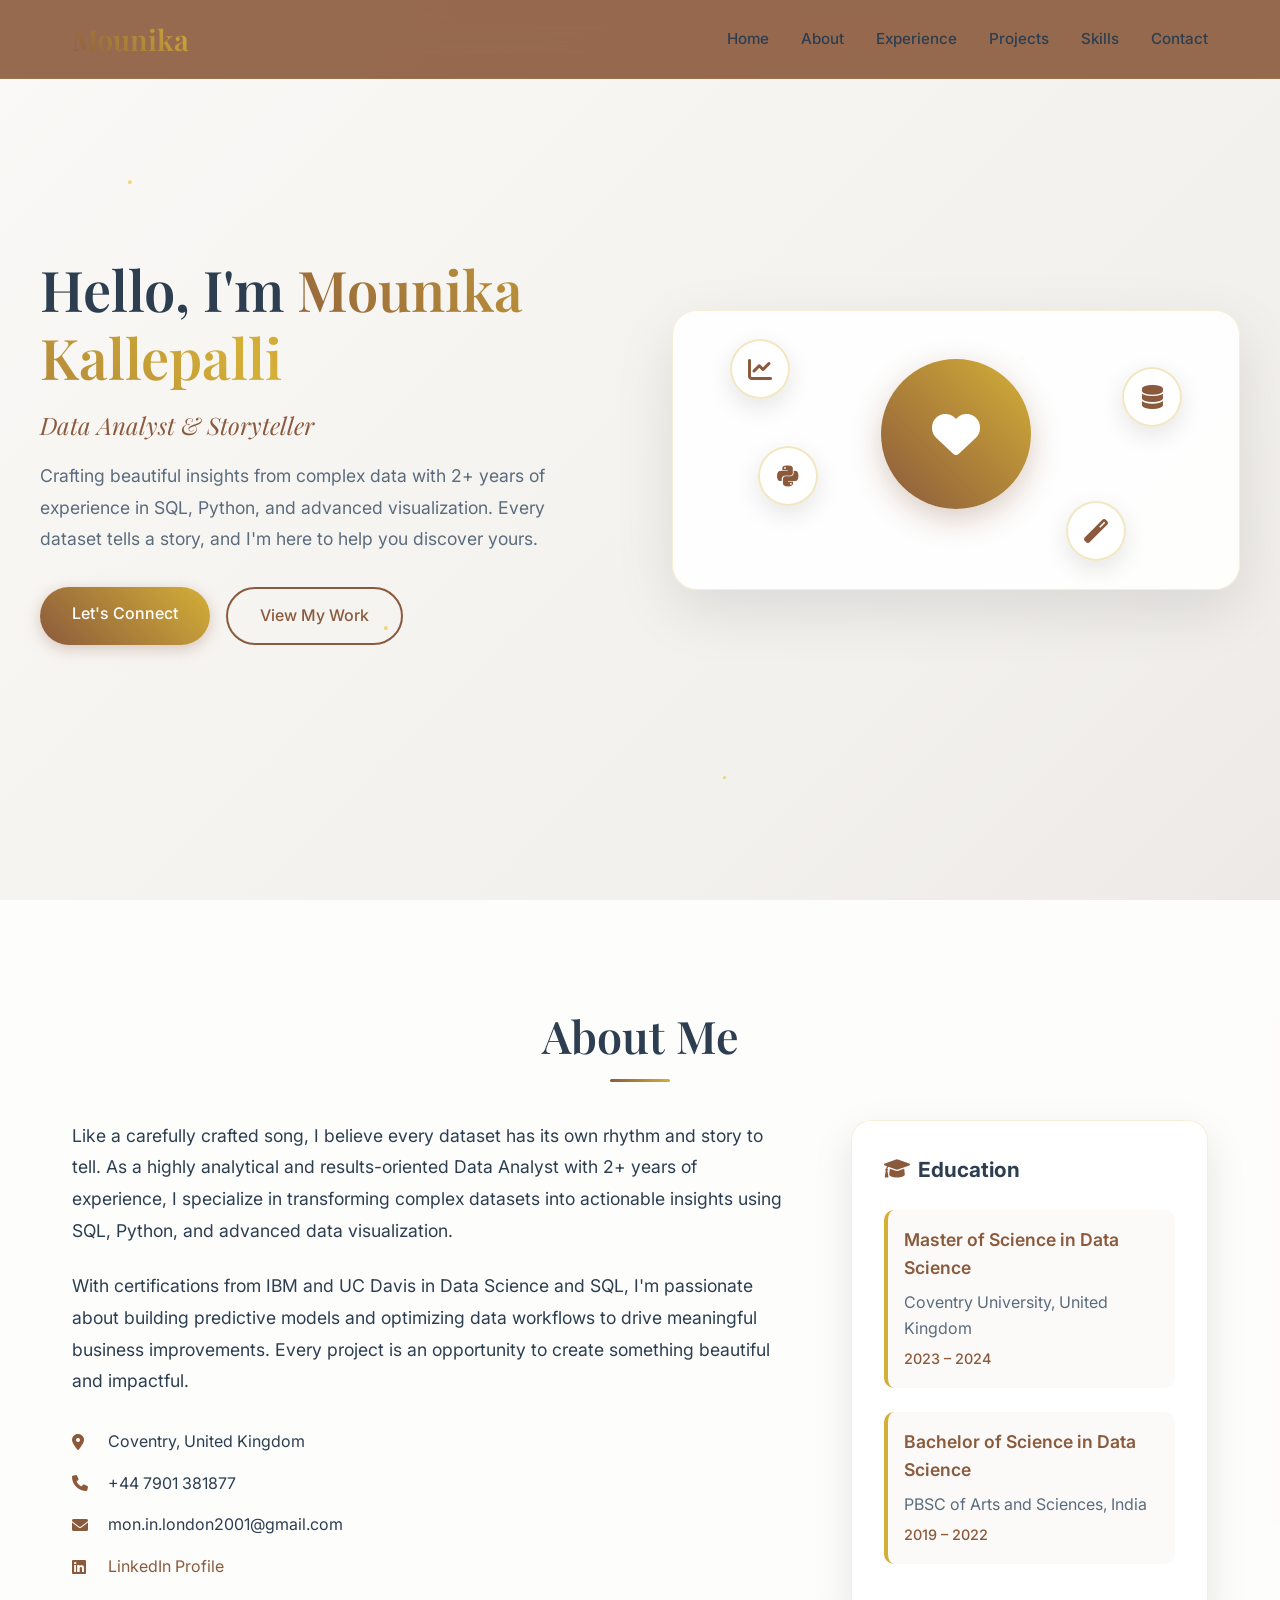
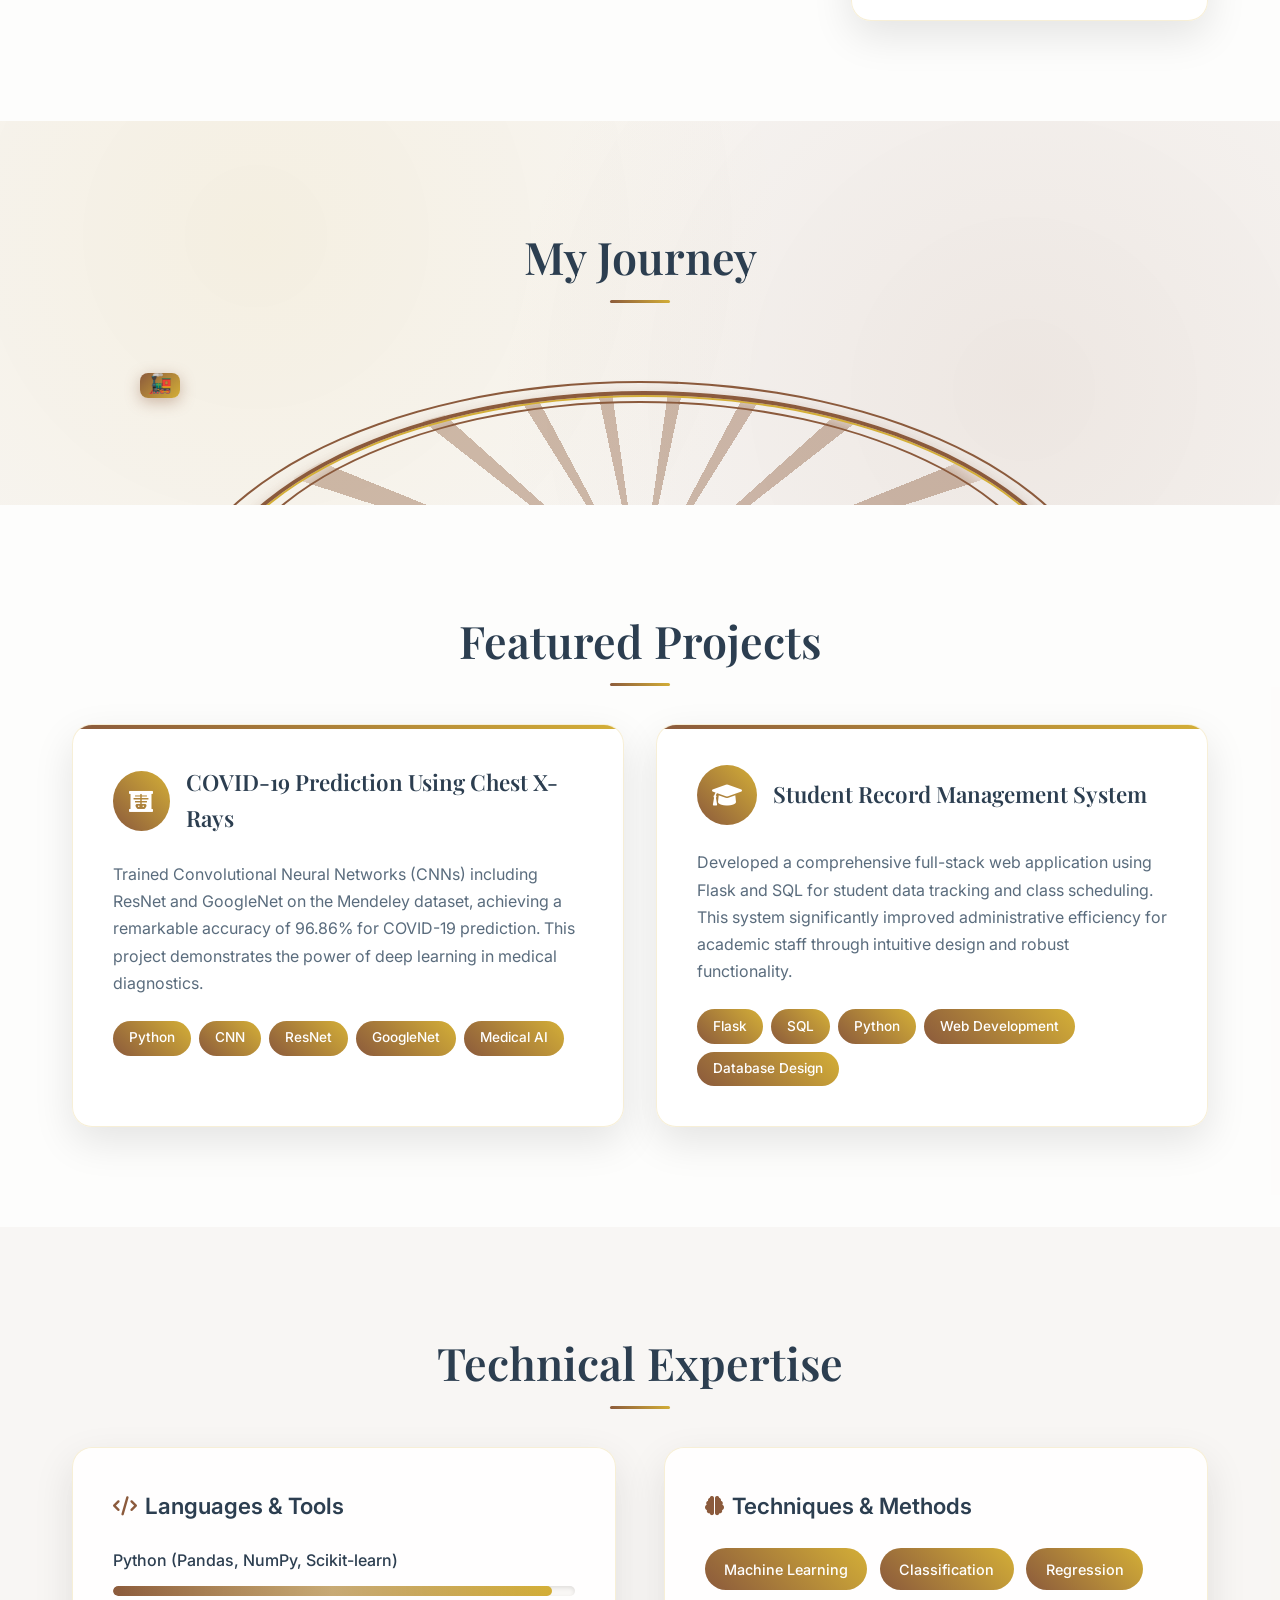
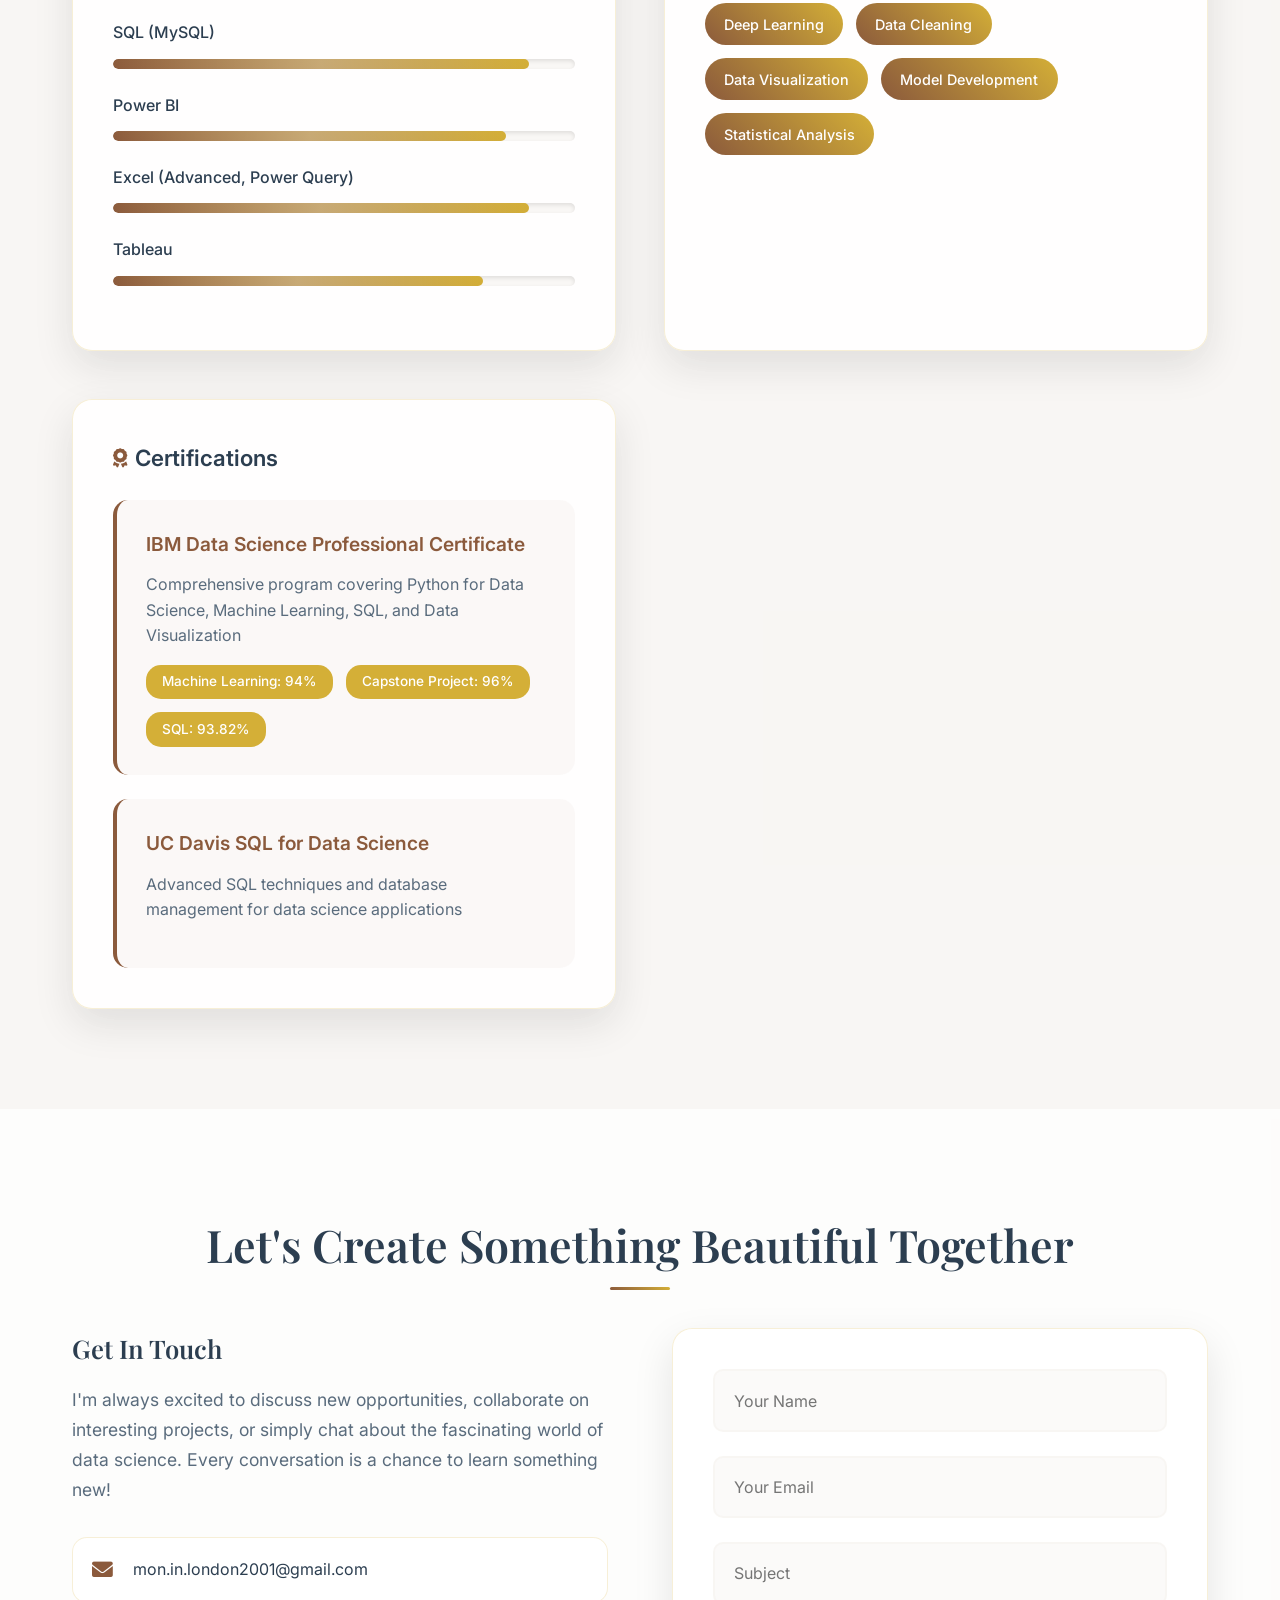
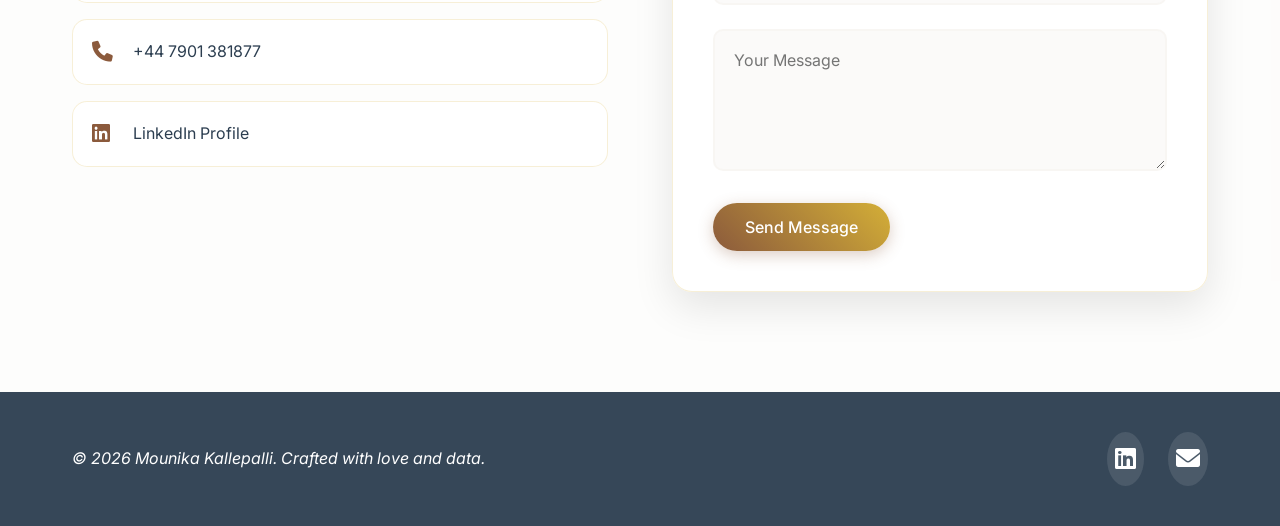
==== commit 52102c03: "train" ====
--- a/index.html
+++ b/index.html
@@ -129,8 +129,14 @@
         <div class="container">
             <h2 class="section-title">My Journey</h2>
             <div class="timeline">
+                <div class="track-rails"></div>
+                <div class="railway-ties"></div>
+                <div class="train"></div>
+                
                 <div class="timeline-item">
-                    <div class="timeline-marker"></div>
+                    <div class="timeline-marker">
+                        <div class="station-details">UK</div>
+                    </div>
                     <div class="timeline-content">
                         <h3>Data Analyst</h3>
                         <h4>Neatcom Telematics – Coventry, UK</h4>
@@ -142,8 +148,11 @@
                         </ul>
                     </div>
                 </div>
+                
                 <div class="timeline-item">
-                    <div class="timeline-marker"></div>
+                    <div class="timeline-marker">
+                        <div class="station-details">IN</div>
+                    </div>
                     <div class="timeline-content">
                         <h3>Data Science Intern</h3>
                         <h4>Codegnan IT Solutions – India</h4>
--- a/styles.css
+++ b/styles.css
@@ -473,96 +473,281 @@
     font-weight: 500;
 }
 
-/* Experience Section */
+/* Experience Section - Train Track Timeline */
 .experience {
     padding: 100px 0;
     background: rgba(248, 246, 243, 0.8);
+    position: relative;
+    overflow: hidden;
+}
+
+.experience::before {
+    content: '';
+    position: absolute;
+    top: 0;
+    left: 0;
+    right: 0;
+    bottom: 0;
+    background: 
+        radial-gradient(circle at 20% 30%, rgba(212, 175, 55, 0.1) 0%, transparent 50%),
+        radial-gradient(circle at 80% 70%, rgba(139, 90, 60, 0.1) 0%, transparent 50%);
+    pointer-events: none;
 }
 
 .timeline {
     position: relative;
-    max-width: 800px;
+    max-width: 1000px;
     margin: 0 auto;
-}
-
+    padding: 2rem 0;
+}
+
+/* Curved Train Track */
 .timeline::before {
     content: '';
     position: absolute;
+    left: 0;
+    top: 50px;
+    width: 100%;
+    height: 400px;
+    background: none;
+    z-index: 1;
+}
+
+/* Main curved track */
+.timeline::after {
+    content: '';
+    position: absolute;
+    left: 5%;
+    top: 50px;
+    width: 90%;
+    height: 400px;
+    border: 4px solid #8b5a3c;
+    border-radius: 50% 50% 50% 50% / 60% 60% 40% 40%;
+    background: none;
+    z-index: 1;
+    box-shadow: 
+        inset 0 0 0 2px #d4af37,
+        0 4px 15px rgba(139, 90, 60, 0.3);
+}
+
+/* Train track rails */
+.timeline .track-rails {
+    position: absolute;
+    left: 5%;
+    top: 50px;
+    width: 90%;
+    height: 400px;
+    z-index: 2;
+    pointer-events: none;
+}
+
+.timeline .track-rails::before,
+.timeline .track-rails::after {
+    content: '';
+    position: absolute;
+    width: 100%;
+    height: 100%;
+    border: 2px solid #5a4037;
+    border-radius: 50% 50% 50% 50% / 60% 60% 40% 40%;
+    box-sizing: border-box;
+}
+
+.timeline .track-rails::before {
+    transform: scale(0.95);
+    border-color: #8b5a3c;
+}
+
+.timeline .track-rails::after {
+    transform: scale(1.05);
+    border-color: #8b5a3c;
+}
+
+/* Railway ties/sleepers */
+.timeline .railway-ties {
+    position: absolute;
+    left: 5%;
+    top: 50px;
+    width: 90%;
+    height: 400px;
+    z-index: 1;
+    pointer-events: none;
+}
+
+.timeline .railway-ties::before {
+    content: '';
+    position: absolute;
+    width: 100%;
+    height: 100%;
+    background-image: 
+        repeating-conic-gradient(
+            from 0deg at 50% 50%,
+            transparent 0deg,
+            transparent 8deg,
+            rgba(139, 90, 60, 0.4) 8deg,
+            rgba(139, 90, 60, 0.4) 12deg,
+            transparent 12deg,
+            transparent 20deg
+        );
+    border-radius: 50% 50% 50% 50% / 60% 60% 40% 40%;
+    mask: 
+        radial-gradient(ellipse 90% 400px at 50% 50%, black 0%, black 48%, transparent 52%);
+}
+
+.timeline-item {
+    position: absolute;
+    z-index: 10;
+    width: 280px;
+}
+
+/* Station positioning along the curved track */
+.timeline-item:nth-child(1) {
+    left: 8%;
+    top: 80px;
+    transform: rotate(-15deg);
+}
+
+.timeline-item:nth-child(2) {
+    right: 8%;
+    top: 200px;
+    transform: rotate(15deg);
+}
+
+/* Add more positions for additional timeline items */
+.timeline-item:nth-child(3) {
+    left: 15%;
+    top: 350px;
+    transform: rotate(-8deg);
+}
+
+.timeline-item:nth-child(4) {
+    right: 15%;
+    top: 450px;
+    transform: rotate(8deg);
+}
+
+/* Train Station Design */
+.timeline-marker {
+    position: absolute;
+    width: 60px;
+    height: 80px;
+    background: linear-gradient(135deg, #8b5a3c 0%, #d4af37 100%);
+    border-radius: 8px 8px 0 0;
+    top: -90px;
     left: 50%;
-    top: 0;
-    bottom: 0;
-    width: 3px;
-    background: linear-gradient(to bottom, #8b5a3c, #d4af37);
     transform: translateX(-50%);
-}
-
-.timeline-item {
+    box-shadow: 
+        0 8px 25px rgba(139, 90, 60, 0.4),
+        inset 0 2px 0 rgba(255, 255, 255, 0.3);
+    z-index: 15;
+}
+
+/* Station roof */
+.timeline-marker::before {
+    content: '';
+    position: absolute;
+    top: -15px;
+    left: -8px;
+    width: 76px;
+    height: 20px;
+    background: #5a4037;
+    border-radius: 10px;
+    box-shadow: 0 4px 15px rgba(90, 64, 55, 0.5);
+}
+
+/* Station platform */
+.timeline-marker::after {
+    content: '';
+    position: absolute;
+    bottom: -8px;
+    left: -15px;
+    width: 90px;
+    height: 8px;
+    background: #8b5a3c;
+    border-radius: 4px;
+    box-shadow: 0 2px 8px rgba(139, 90, 60, 0.3);
+}
+
+/* Station windows */
+.timeline-item:nth-child(odd) .timeline-marker {
+    background: linear-gradient(135deg, #d4af37 0%, #f4e4bc 100%);
+}
+
+.timeline-item:nth-child(even) .timeline-marker {
+    background: linear-gradient(135deg, #8b5a3c 0%, #a67c5a 100%);
+}
+
+/* Add station details */
+.timeline-marker .station-details {
+    position: absolute;
+    top: 10px;
+    left: 50%;
+    transform: translateX(-50%);
+    width: 40px;
+    height: 50px;
+    background: rgba(255, 255, 255, 0.9);
+    border-radius: 4px;
+    display: flex;
+    flex-direction: column;
+    align-items: center;
+    justify-content: center;
+    font-size: 0.7rem;
+    color: #8b5a3c;
+    font-weight: bold;
+}
+
+.timeline-content {
+    background: rgba(255, 255, 255, 0.95);
+    padding: 2rem;
+    border-radius: 20px;
+    box-shadow: 
+        0 15px 40px rgba(139, 90, 60, 0.2),
+        0 5px 15px rgba(212, 175, 55, 0.1);
+    border: 2px solid rgba(212, 175, 55, 0.3);
+    transform: rotate(0deg) !important;
     position: relative;
-    margin-bottom: 3rem;
-    width: 50%;
-}
-
-.timeline-item:nth-child(odd) {
-    left: 0;
-    padding-right: 3rem;
-}
-
-.timeline-item:nth-child(even) {
-    left: 50%;
-    padding-left: 3rem;
-}
-
-.timeline-marker {
-    position: absolute;
-    width: 16px;
-    height: 16px;
+    margin-top: 20px;
+}
+
+/* Station name plates */
+.timeline-content::before {
+    content: '🚂';
+    position: absolute;
+    top: -15px;
+    right: 20px;
     background: #8b5a3c;
-    border-radius: 50%;
-    top: 0;
-    border: 4px solid white;
-    box-shadow: 0 0 0 4px rgba(139, 90, 60, 0.2);
-}
-
-.timeline-item:nth-child(odd) .timeline-marker {
-    right: -8px;
-}
-
-.timeline-item:nth-child(even) .timeline-marker {
-    left: -8px;
-    background: #d4af37;
-    box-shadow: 0 0 0 4px rgba(212, 175, 55, 0.2);
-}
-
-.timeline-content {
-    background: rgba(255, 255, 255, 0.9);
-    padding: 2rem;
+    color: white;
+    padding: 8px 12px;
     border-radius: 15px;
-    box-shadow: 0 10px 30px rgba(0, 0, 0, 0.1);
-    border: 1px solid rgba(212, 175, 55, 0.2);
+    font-size: 1rem;
+    box-shadow: 0 4px 15px rgba(139, 90, 60, 0.3);
 }
 
 .timeline-content h3 {
     color: #8b5a3c;
-    font-size: 1.3rem;
+    font-size: 1.4rem;
     margin-bottom: 0.5rem;
-    font-weight: 600;
+    font-weight: 700;
+    text-shadow: 0 1px 2px rgba(139, 90, 60, 0.1);
 }
 
 .timeline-content h4 {
     color: #5a6c7d;
     font-size: 1.1rem;
     margin-bottom: 0.5rem;
+    font-weight: 500;
 }
 
 .timeline-date {
-    color: #8b5a3c;
+    color: white;
+    background: linear-gradient(135deg, #8b5a3c, #d4af37);
     font-size: 0.9rem;
-    font-weight: 500;
-    background: rgba(212, 175, 55, 0.1);
-    padding: 0.3rem 0.8rem;
-    border-radius: 15px;
+    font-weight: 600;
+    padding: 0.5rem 1rem;
+    border-radius: 20px;
     display: inline-block;
     margin-bottom: 1rem;
+    box-shadow: 0 4px 15px rgba(139, 90, 60, 0.3);
+    text-shadow: 0 1px 2px rgba(0, 0, 0, 0.2);
 }
 
 .timeline-content ul {
@@ -574,6 +759,63 @@
     margin-bottom: 0.8rem;
     line-height: 1.6;
     color: #2c3e50;
+    position: relative;
+}
+
+.timeline-content li::before {
+    content: '✨';
+    position: absolute;
+    left: -1.5rem;
+    color: #d4af37;
+}
+
+/* Animated train */
+.timeline .train {
+    position: absolute;
+    width: 40px;
+    height: 25px;
+    background: linear-gradient(135deg, #8b5a3c, #d4af37);
+    border-radius: 8px;
+    z-index: 20;
+    animation: trainJourney 15s infinite linear;
+    box-shadow: 0 4px 15px rgba(139, 90, 60, 0.4);
+}
+
+.timeline .train::before {
+    content: '🚂';
+    position: absolute;
+    top: -5px;
+    left: 50%;
+    transform: translateX(-50%);
+    font-size: 1.2rem;
+}
+
+@keyframes trainJourney {
+    0% {
+        left: 5%;
+        top: 100px;
+        transform: rotate(-15deg);
+    }
+    25% {
+        left: 50%;
+        top: 50px;
+        transform: rotate(0deg);
+    }
+    50% {
+        right: 5%;
+        top: 100px;
+        transform: rotate(15deg);
+    }
+    75% {
+        left: 50%;
+        top: 400px;
+        transform: rotate(0deg);
+    }
+    100% {
+        left: 5%;
+        top: 100px;
+        transform: rotate(-15deg);
+    }
 }
 
 /* Projects Section */
@@ -1018,20 +1260,34 @@
         gap: 2rem;
     }
 
-    .timeline::before {
-        left: 20px;
-    }
-
+    .timeline::after {
+        left: 2%;
+        width: 96%;
+        height: 300px;
+    }
+    
     .timeline-item {
+        position: relative;
         width: 100%;
         left: 0 !important;
-        padding-left: 4rem !important;
-        padding-right: 0 !important;
-    }
-
+        right: auto !important;
+        top: auto !important;
+        transform: none !important;
+        margin-bottom: 3rem;
+    }
+    
     .timeline-marker {
-        left: 12px !important;
-        right: auto !important;
+        position: relative;
+        top: 0;
+        left: 0;
+        transform: none;
+        margin: 0 auto 1rem;
+        width: 50px;
+        height: 60px;
+    }
+    
+    .timeline .train {
+        display: none;
     }
 
     .projects-grid {
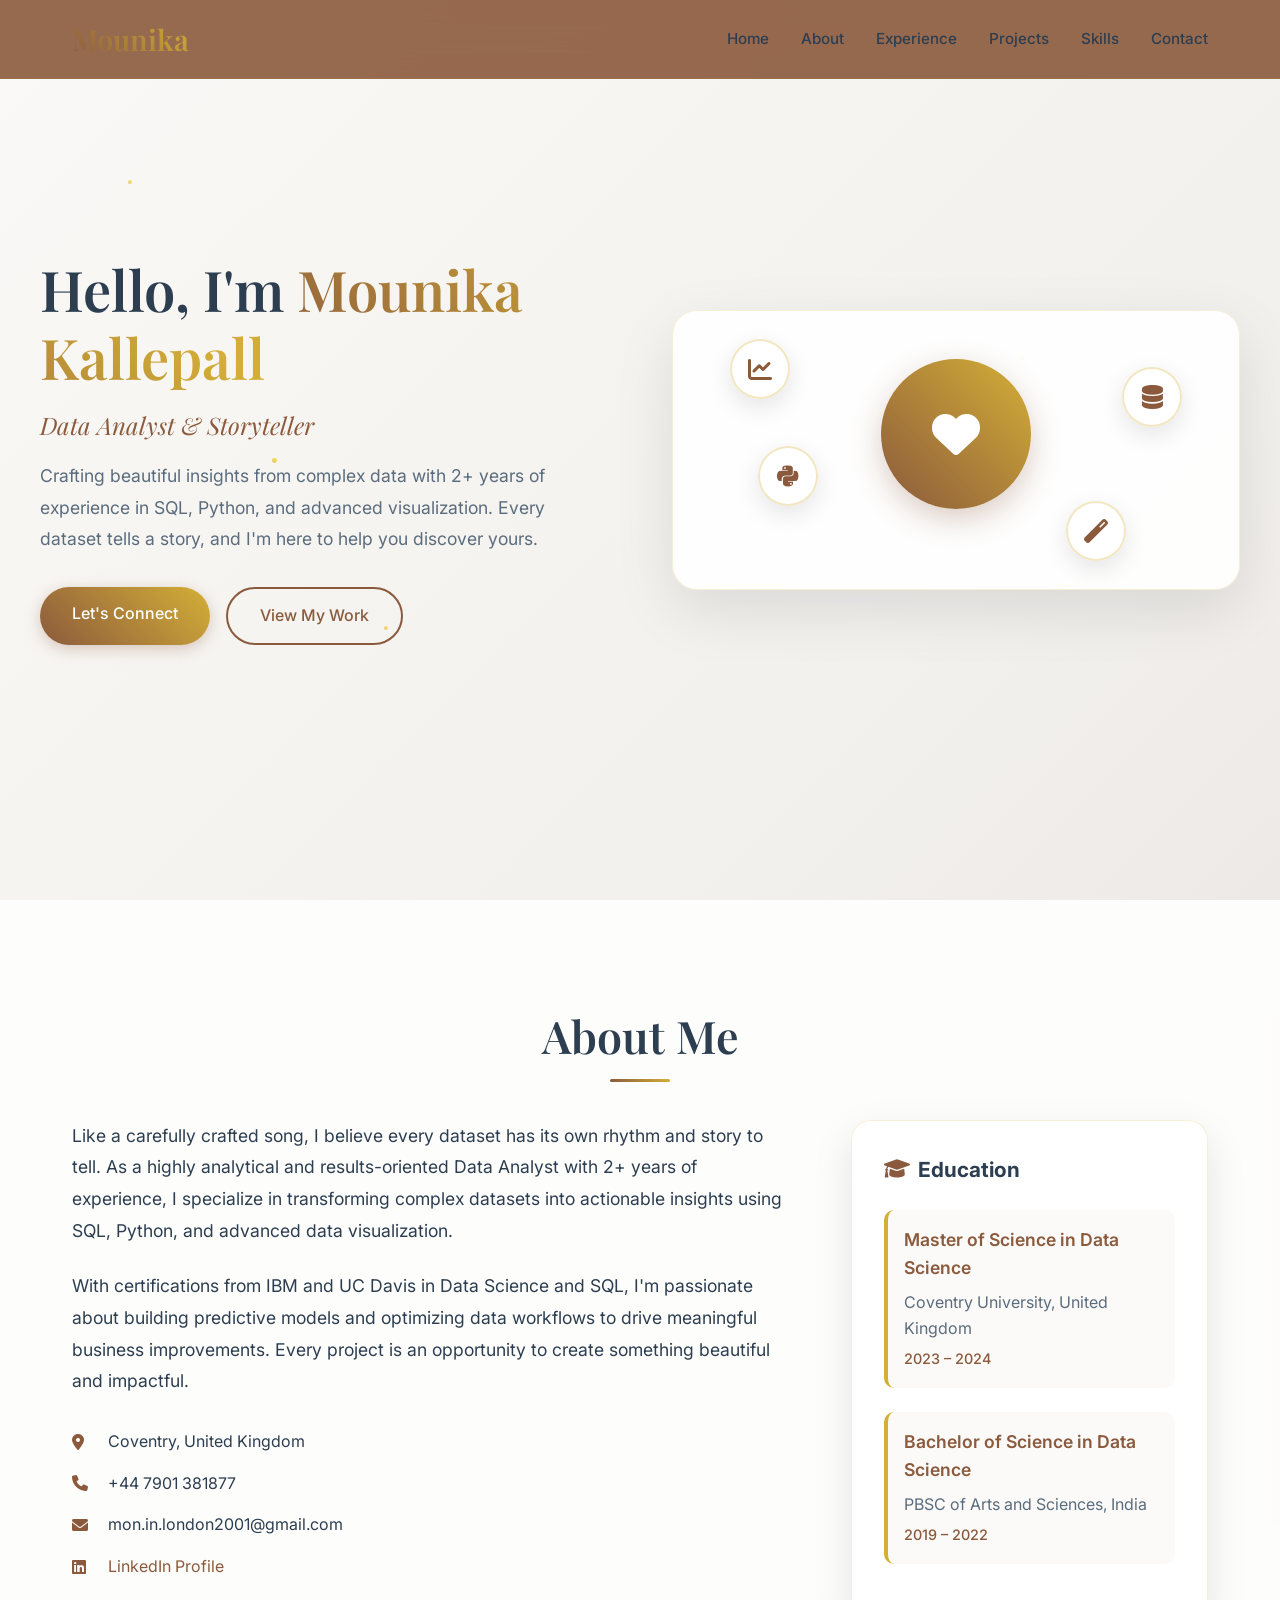
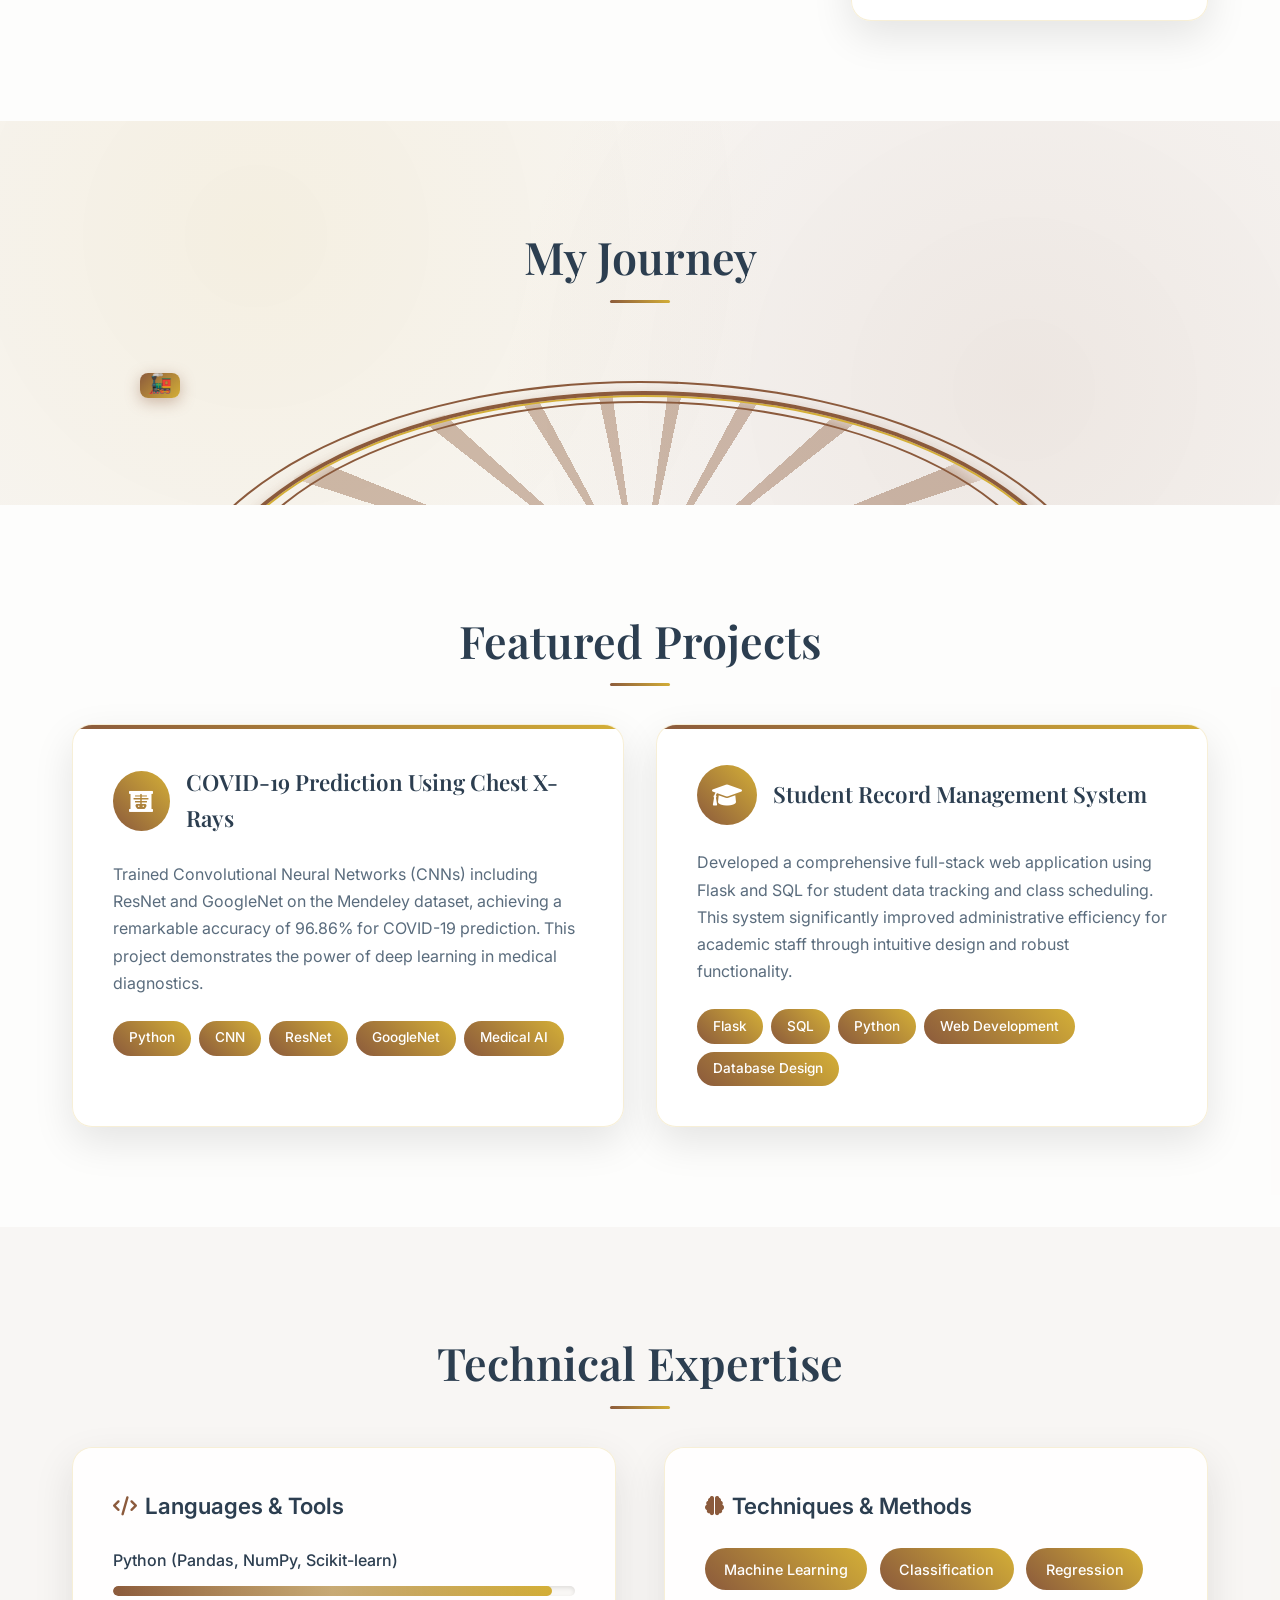
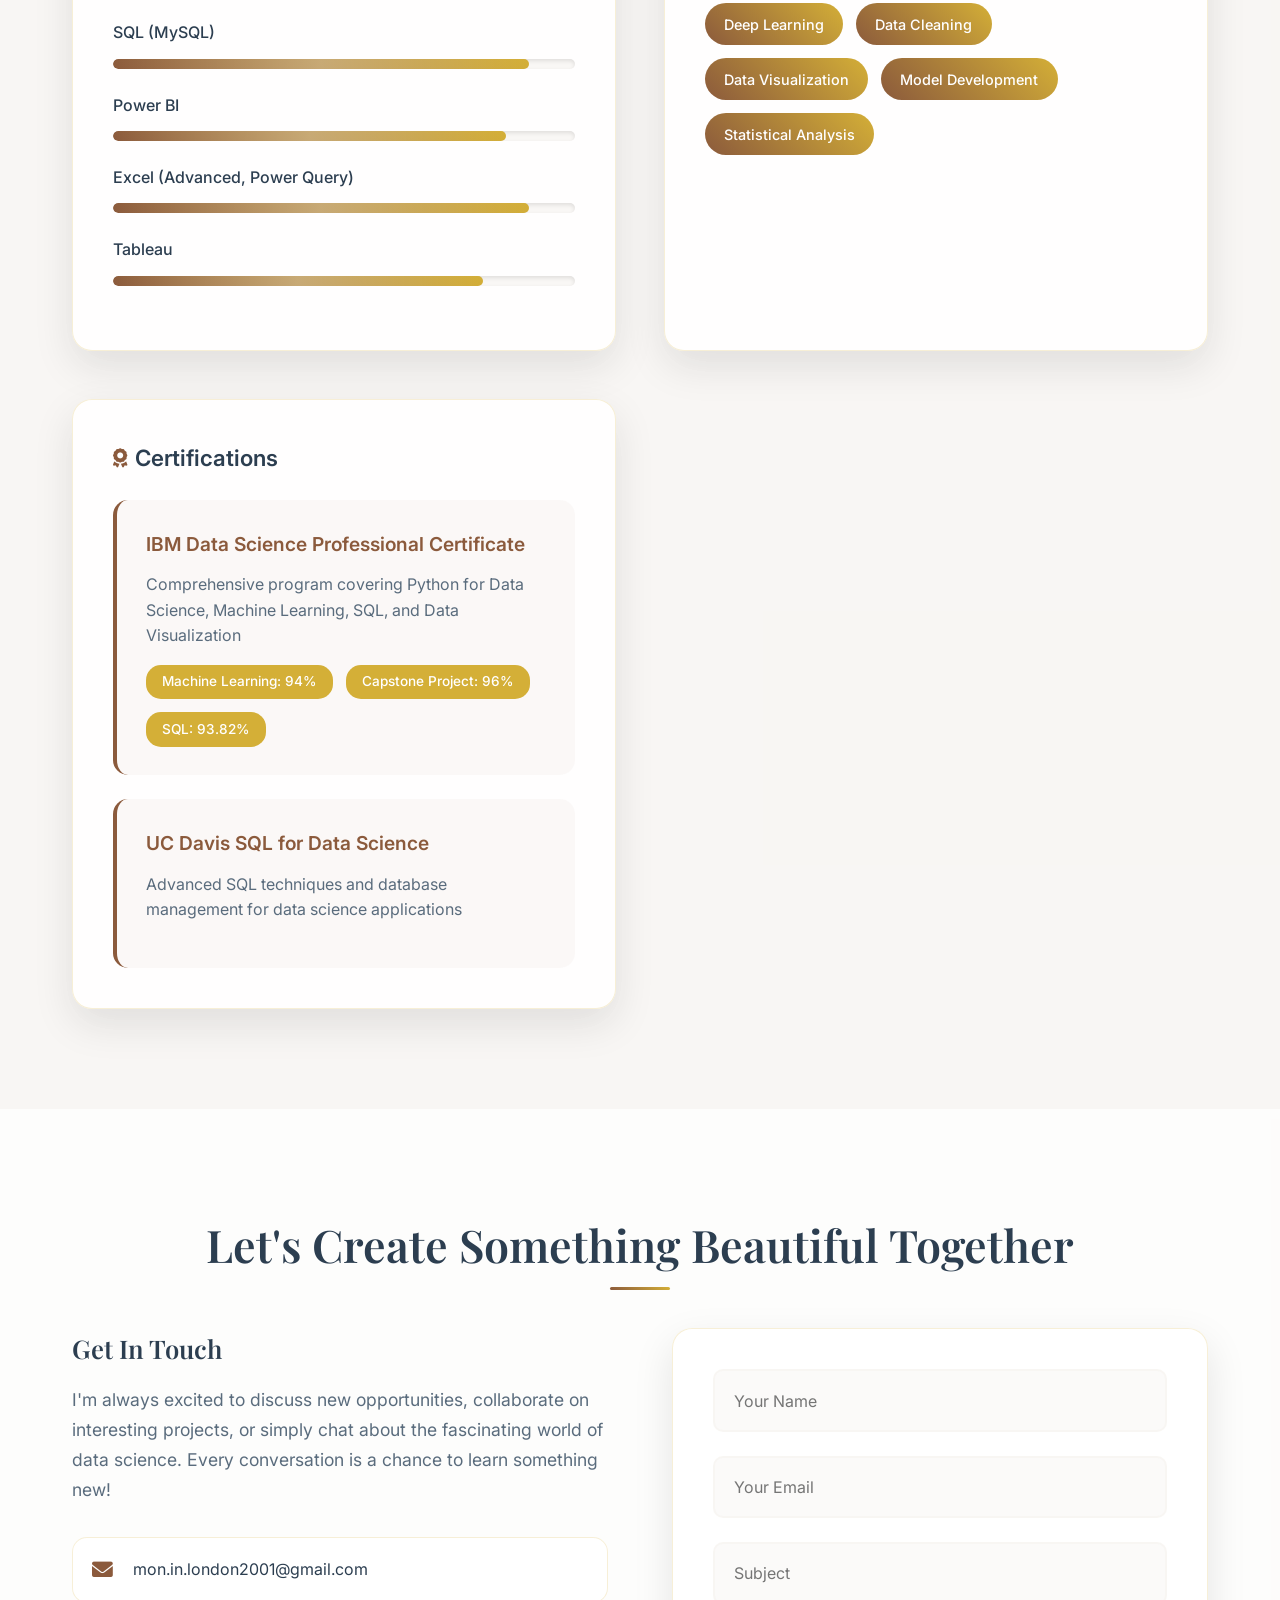
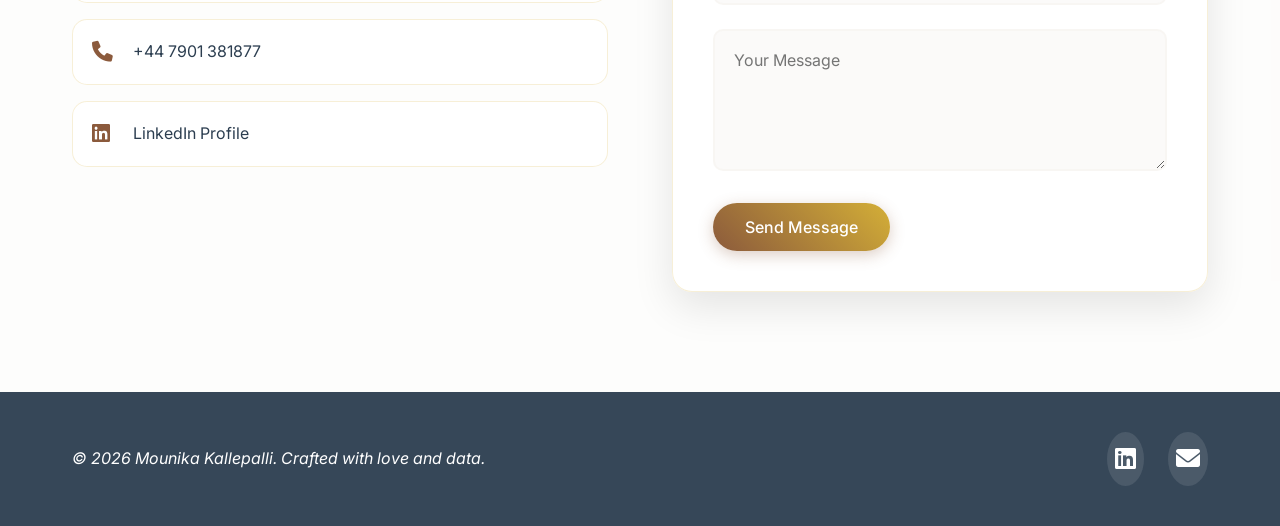
==== commit 337ece87: "dtyyy" ====
--- a/index.html
+++ b/index.html
@@ -125,6 +125,7 @@
     </section>
 
     <!-- Experience Section -->
+    <!-- Experience Section -->
     <section id="experience" class="experience">
         <div class="container">
             <h2 class="section-title">My Journey</h2>
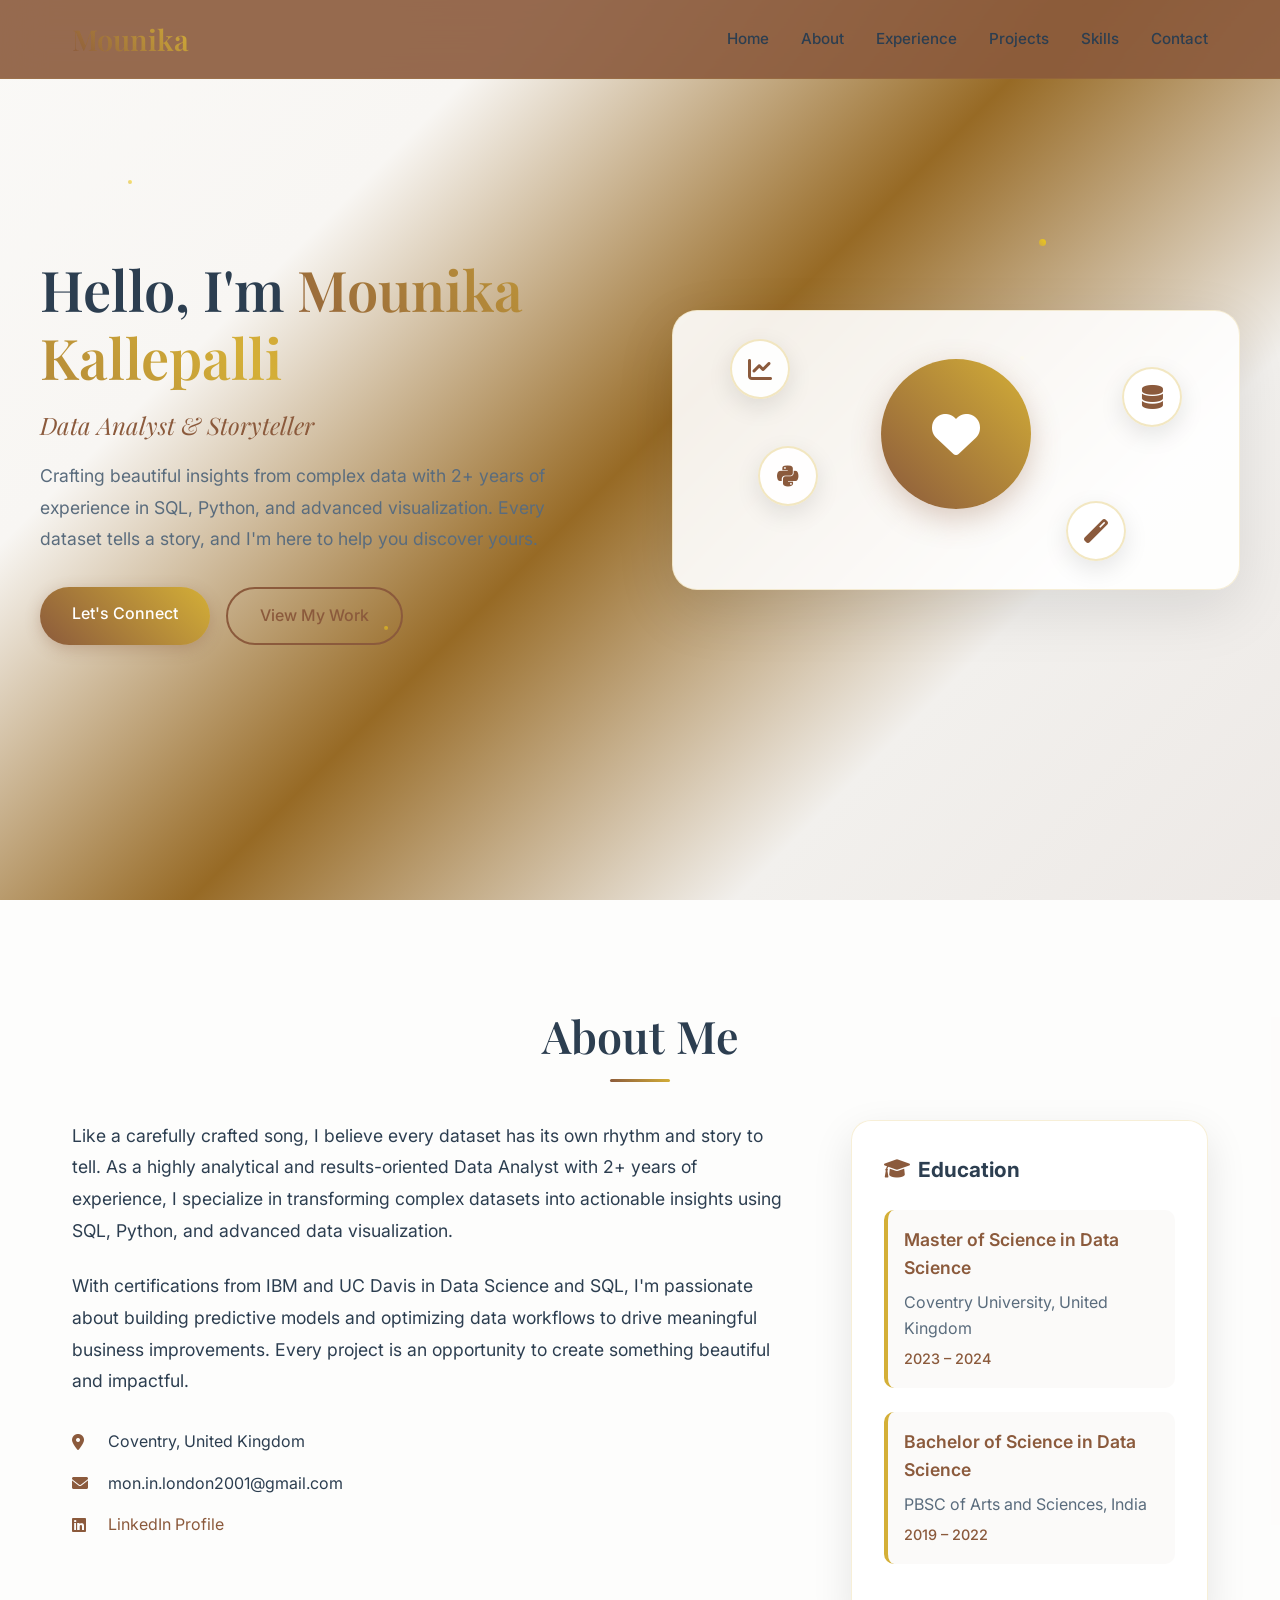
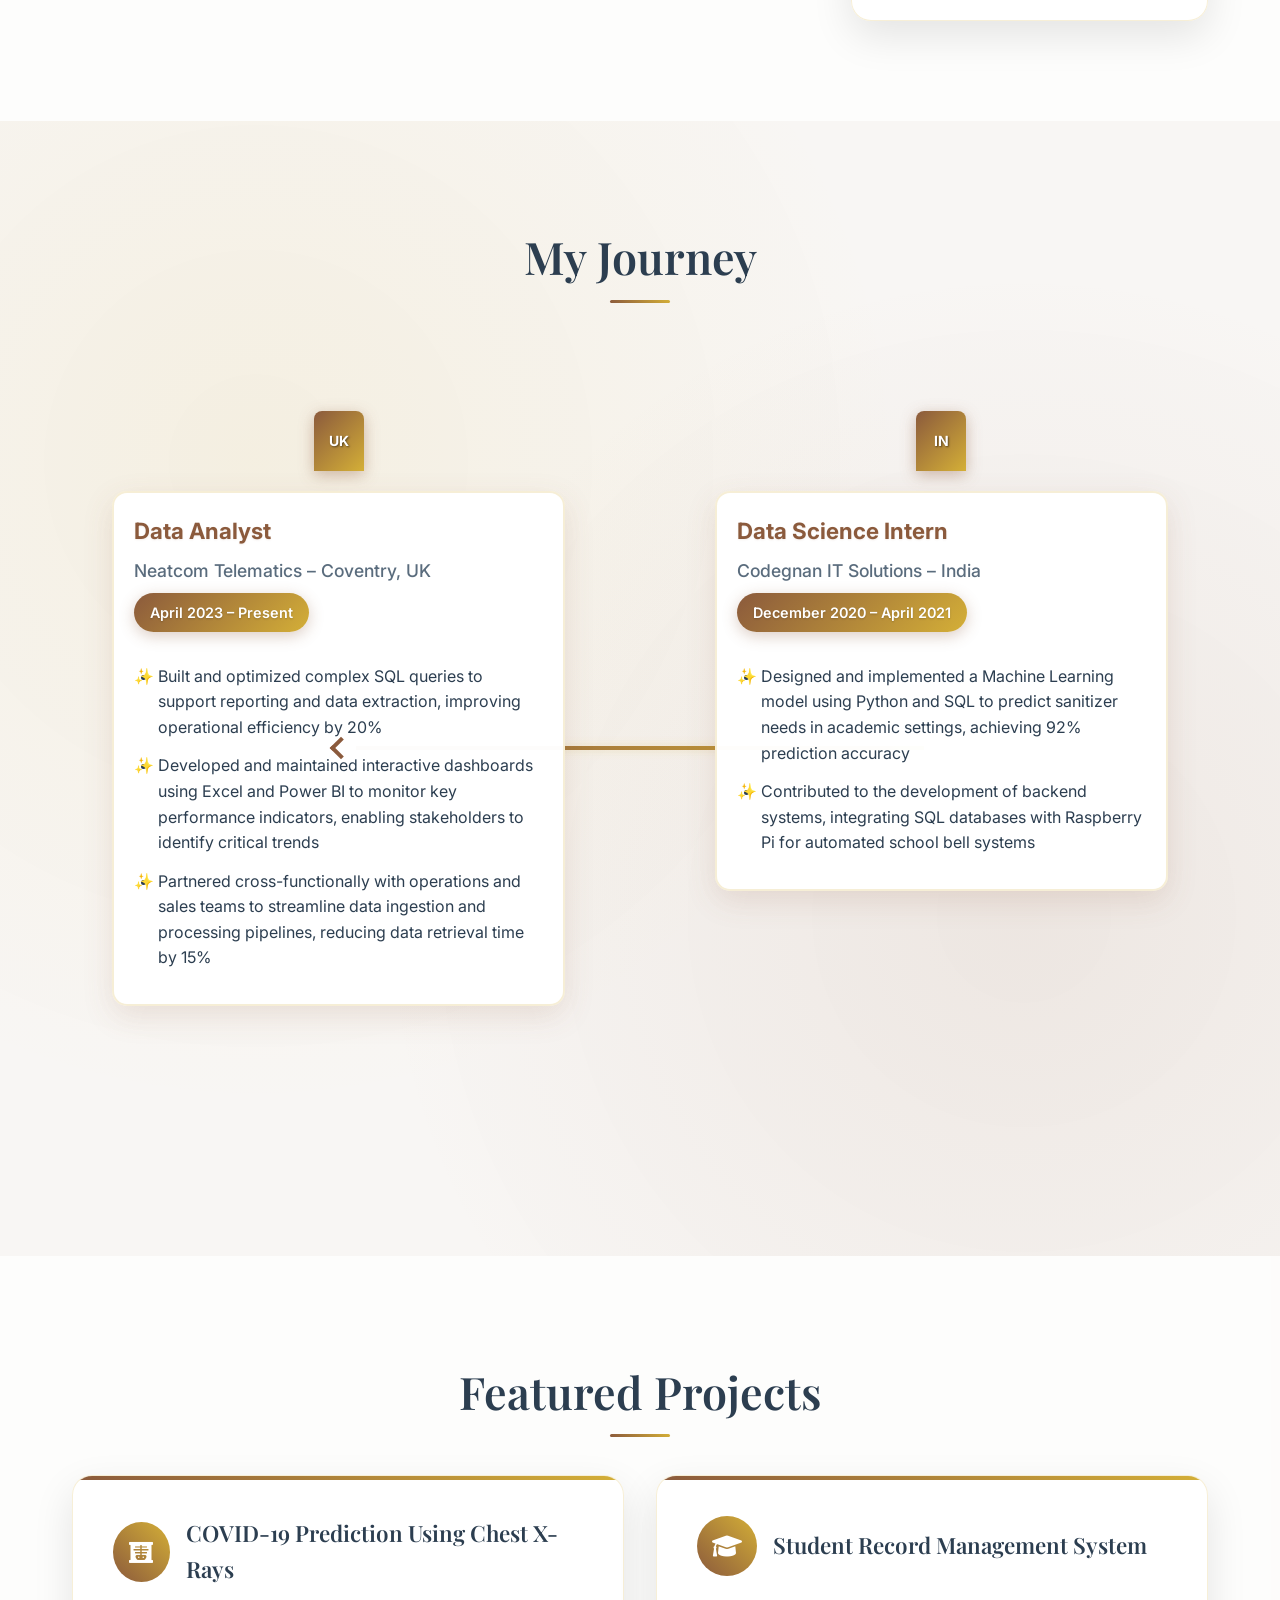
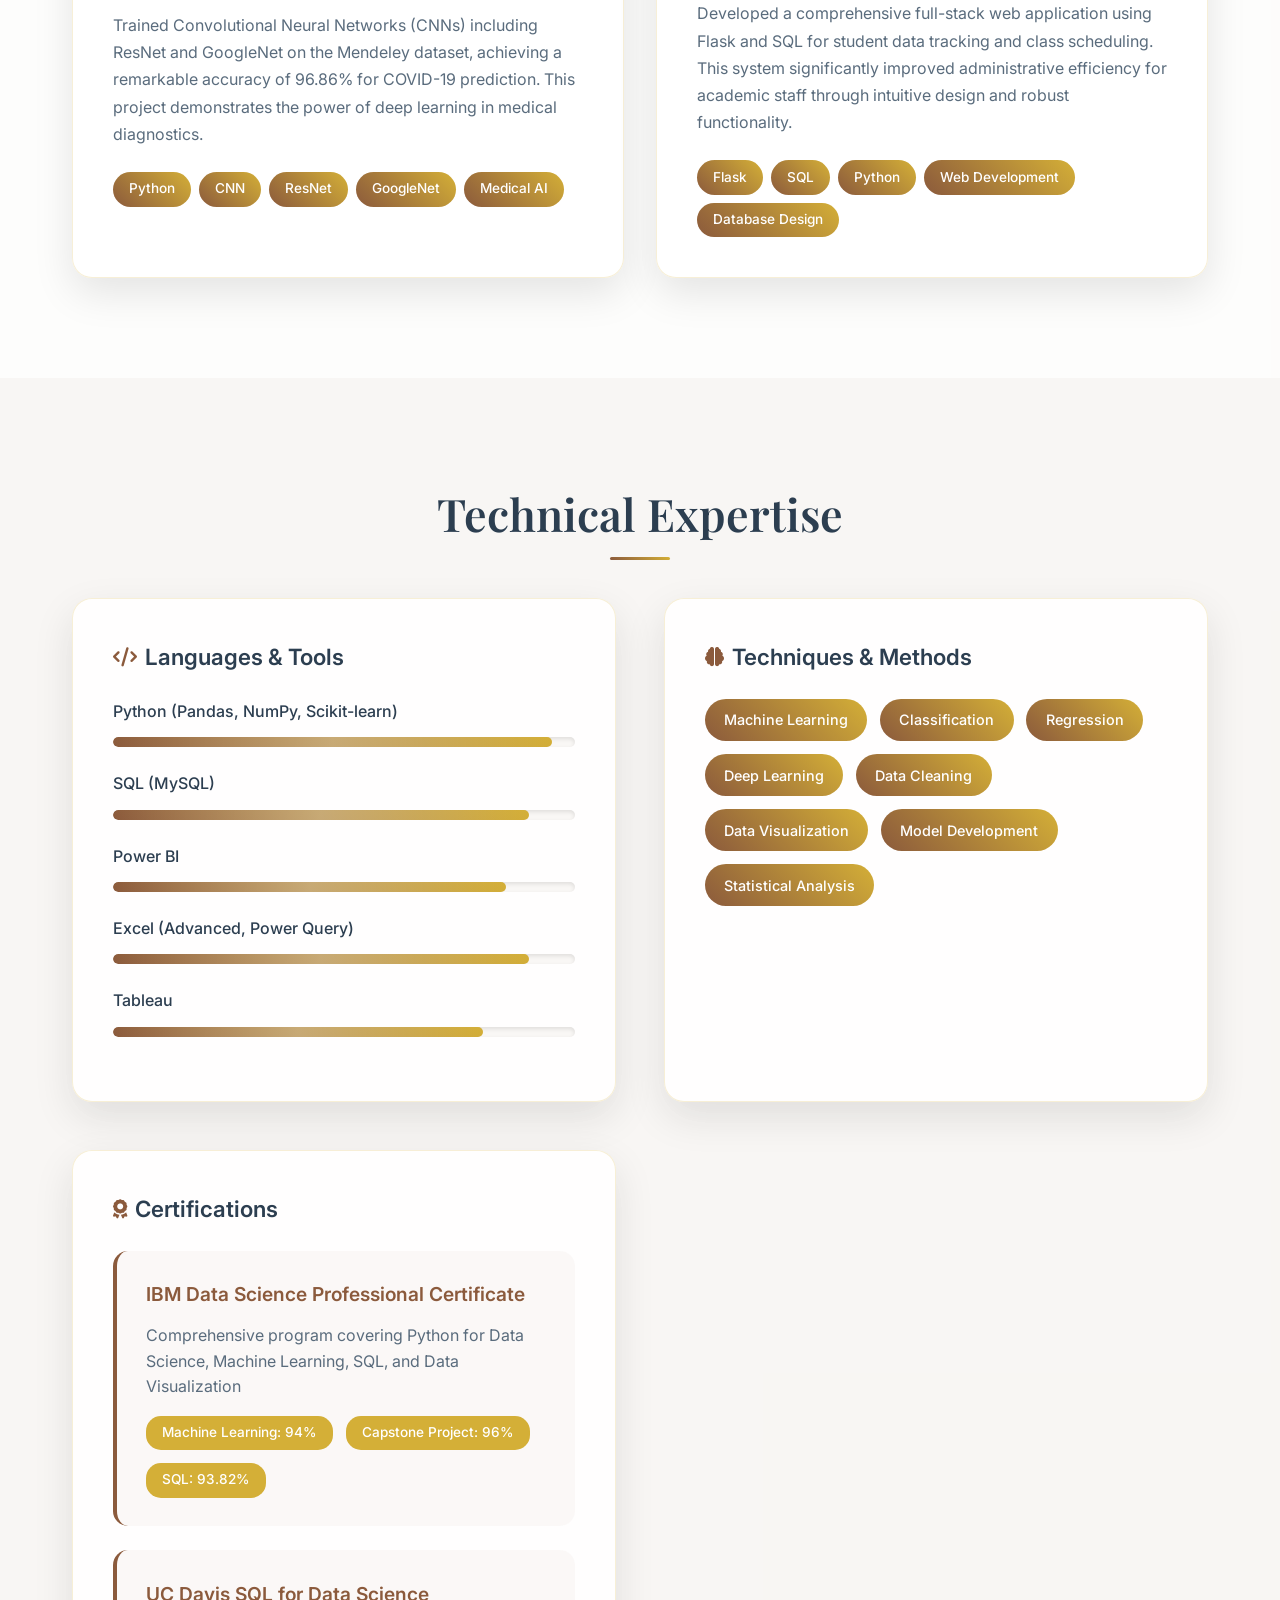
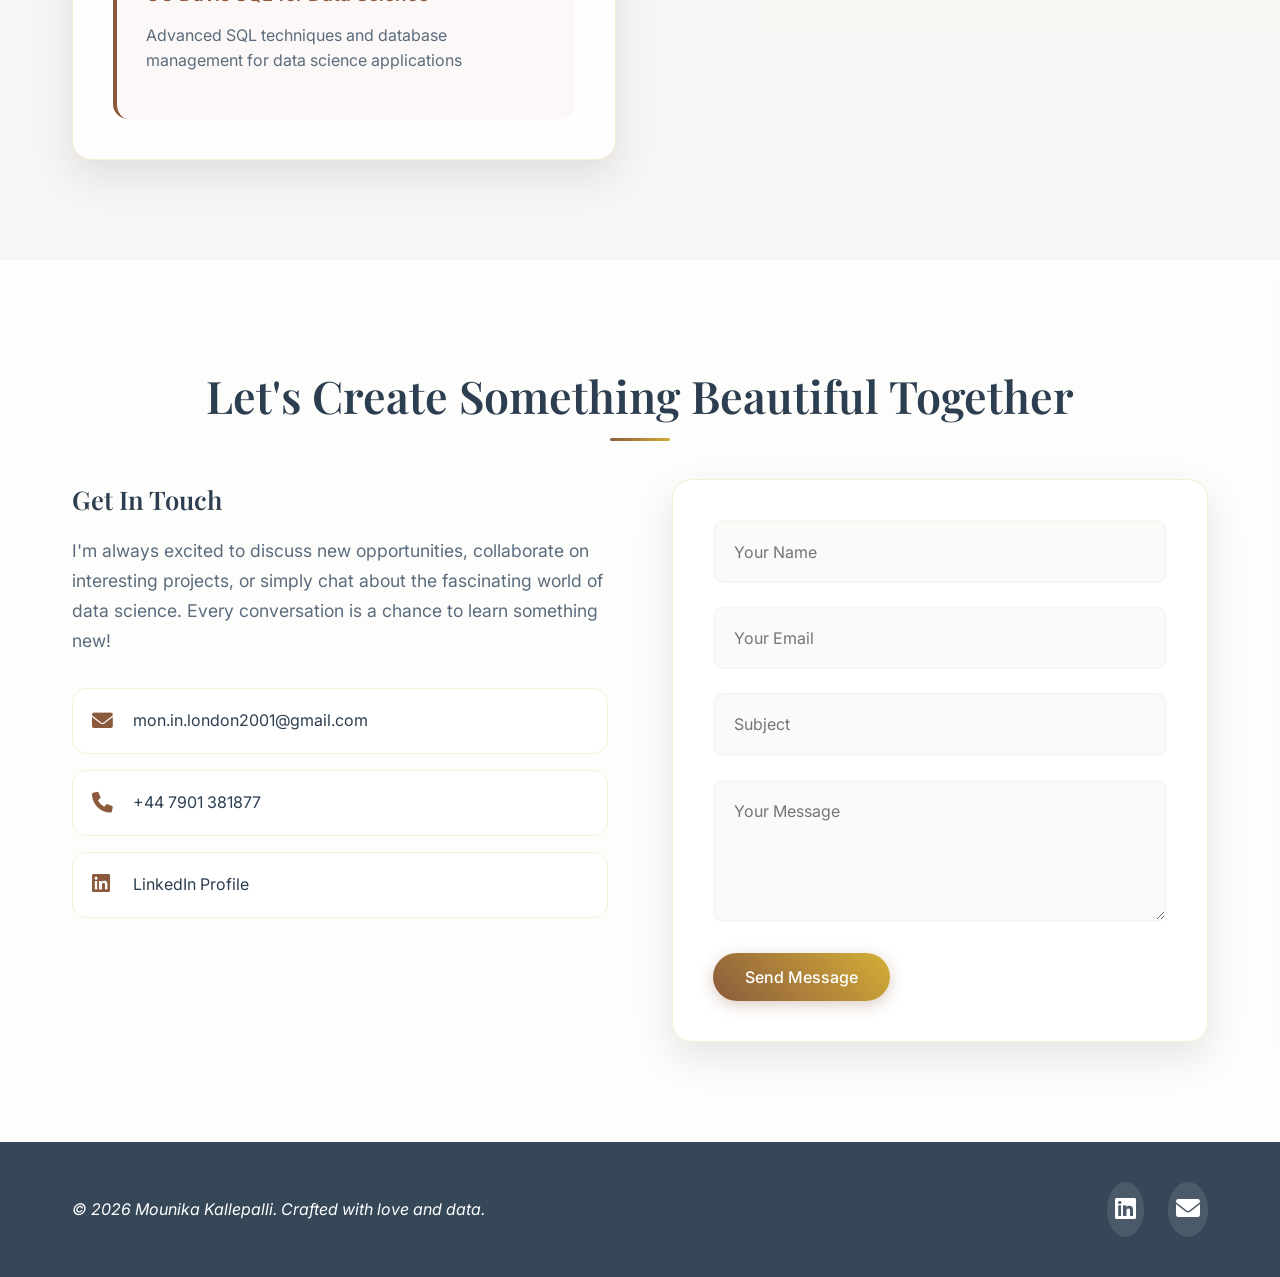
==== commit 860cd838: "kjaj" ====
--- a/index.html
+++ b/index.html
@@ -86,14 +86,11 @@
                         <p>Like a carefully crafted song, I believe every dataset has its own rhythm and story to tell. As a highly analytical and results-oriented Data Analyst with 2+ years of experience, I specialize in transforming complex datasets into actionable insights using SQL, Python, and advanced data visualization.</p>
                         <p>With certifications from IBM and UC Davis in Data Science and SQL, I'm passionate about building predictive models and optimizing data workflows to drive meaningful business improvements. Every project is an opportunity to create something beautiful and impactful.</p>
                     </div>
+                    <!-- Remove or replace this block in the contact-info section -->
                     <div class="contact-info">
                         <div class="contact-item">
                             <i class="fas fa-map-marker-alt"></i>
                             <span>Coventry, United Kingdom</span>
-                        </div>
-                        <div class="contact-item">
-                            <i class="fas fa-phone"></i>
-                            <span>+44 7901 381877</span>
                         </div>
                         <div class="contact-item">
                             <i class="fas fa-envelope"></i>
--- a/styles.css
+++ b/styles.css
@@ -6,6 +6,7 @@
 }
 
 body {
+    cursor: url('data:image/svg+xml;utf8,<svg xmlns="http://www.w3.org/2000/svg" width="24" height="24" viewBox="0 0 24 24"><path fill="%238b5a3c" d="M12 14c1.66 0 3-1.34 3-3V5c0-1.66-1.34-3-3-3S9 3.34 9 5v6c0 1.66 1.34 3 3 3z"/><path fill="%23d4af37" d="M17 11c0 2.76-2.24 5-5 5s-5-2.24-5-5H5c0 3.53 2.61 6.43 6 6.92V21h2v-3.08c3.39-.49 6-3.39 6-6.92h-2z"/></svg>') 12 12, auto;
     font-family: 'Inter', sans-serif;
     line-height: 1.6;
     color: #2c3e50;
@@ -21,7 +22,7 @@
     width: 100%;
     height: 100%;
     z-index: -1;
-    background: linear-gradient(135deg, #faf9f7 0%, #f8f6f3 25%, #f5f3f0 50%, #f2f0ed 75%, #ede9e6 100%);
+    background: linear-gradient(135deg, #faf9f7 0%, #f8f6f3 25%, #976a25 50%, #f2f0ed 75%, #ede9e6 100%);
 }
 
 .sparkle {
@@ -473,12 +474,13 @@
     font-weight: 500;
 }
 
-/* Experience Section - Train Track Timeline */
+/* Experience Section - Simple Curved Train Track Timeline */
 .experience {
     padding: 100px 0;
     background: rgba(248, 246, 243, 0.8);
     position: relative;
-    overflow: hidden;
+    overflow: visible;
+    min-height: 500px;
 }
 
 .experience::before {
@@ -494,232 +496,125 @@
     pointer-events: none;
 }
 
+/* Timeline container */
 .timeline {
     position: relative;
-    max-width: 1000px;
+    width: 100%;
+    max-width: 1200px;
     margin: 0 auto;
-    padding: 2rem 0;
-}
-
-/* Curved Train Track */
+    padding: 50px 20px;
+    min-height: 400px;
+    display: flex;
+    justify-content: space-between;
+    align-items: flex-start;
+}
+
+/* Add connecting arrow */
 .timeline::before {
     content: '';
     position: absolute;
-    left: 0;
-    top: 50px;
-    width: 100%;
-    height: 400px;
-    background: none;
-    z-index: 1;
-}
-
-/* Main curved track */
+    top: 50%;
+    left: 25%;
+    right: 25%;
+    height: 4px;
+    background: linear-gradient(90deg, #d4af37, #8b5a3c);
+    transform: translateY(-50%);
+    box-shadow: 0 0 10px rgba(212, 175, 55, 0.3);
+}
+
+/* Add arrow head */
 .timeline::after {
     content: '';
     position: absolute;
-    left: 5%;
-    top: 50px;
-    width: 90%;
-    height: 400px;
-    border: 4px solid #8b5a3c;
-    border-radius: 50% 50% 50% 50% / 60% 60% 40% 40%;
-    background: none;
-    z-index: 1;
-    box-shadow: 
-        inset 0 0 0 2px #d4af37,
-        0 4px 15px rgba(139, 90, 60, 0.3);
-}
-
-/* Train track rails */
-.timeline .track-rails {
+    top: 50%;
+    left: 23%;
+    width: 12px;
+    height: 12px;
+    border-left: 4px solid #8b5a3c;
+    border-bottom: 4px solid #8b5a3c;
+    transform: translateY(-50%) rotate(45deg);
+    display: block;
+}
+
+/* Remove any remaining train-related elements */
+.track-rails,
+.railway-ties,
+.train {
+    display: none;
+}
+
+/* Timeline items */
+.timeline-item {
+    position: relative;
+    width: 45%;
+    margin: 0;
+    padding: 20px;
+}
+
+/* UK position */
+.timeline-item:nth-child(1) {
+    order: 2;
+    position: relative;
+    right: auto;
+    top: auto;
+}
+
+/* India position */
+.timeline-item:nth-child(2) {
+    order: 1;
+    position: relative;
+    left: auto;
+    top: auto;
+}
+
+/* Station markers */
+.timeline-marker {
+    position: relative;
+    width: 50px;
+    height: 60px;
+    background: linear-gradient(135deg, #8b5a3c 0%, #d4af37 100%);
+    border-radius: 8px 8px 0 0;
+    margin: 0 auto 20px;
+    box-shadow: 0 4px 15px rgba(139, 90, 60, 0.4);
+}
+
+/* Station details */
+.station-details {
     position: absolute;
-    left: 5%;
-    top: 50px;
-    width: 90%;
-    height: 400px;
-    z-index: 2;
-    pointer-events: none;
-}
-
-.timeline .track-rails::before,
-.timeline .track-rails::after {
+    top: 50%;
+    left: 50%;
+    transform: translate(-50%, -50%);
+    color: white;
+    font-weight: bold;
+    font-size: 14px;
+    text-shadow: 1px 1px 2px rgba(0, 0, 0, 0.5);
+}
+
+/* Add connecting line between experiences */
+.timeline::before {
     content: '';
     position: absolute;
-    width: 100%;
-    height: 100%;
-    border: 2px solid #5a4037;
-    border-radius: 50% 50% 50% 50% / 60% 60% 40% 40%;
-    box-sizing: border-box;
-}
-
-.timeline .track-rails::before {
-    transform: scale(0.95);
-    border-color: #8b5a3c;
-}
-
-.timeline .track-rails::after {
-    transform: scale(1.05);
-    border-color: #8b5a3c;
-}
-
-/* Railway ties/sleepers */
-.timeline .railway-ties {
-    position: absolute;
-    left: 5%;
-    top: 50px;
-    width: 90%;
-    height: 400px;
-    z-index: 1;
-    pointer-events: none;
-}
-
-.timeline .railway-ties::before {
-    content: '';
-    position: absolute;
-    width: 100%;
-    height: 100%;
-    background-image: 
-        repeating-conic-gradient(
-            from 0deg at 50% 50%,
-            transparent 0deg,
-            transparent 8deg,
-            rgba(139, 90, 60, 0.4) 8deg,
-            rgba(139, 90, 60, 0.4) 12deg,
-            transparent 12deg,
-            transparent 20deg
-        );
-    border-radius: 50% 50% 50% 50% / 60% 60% 40% 40%;
-    mask: 
-        radial-gradient(ellipse 90% 400px at 50% 50%, black 0%, black 48%, transparent 52%);
-}
-
-.timeline-item {
-    position: absolute;
-    z-index: 10;
-    width: 280px;
-}
-
-/* Station positioning along the curved track */
-.timeline-item:nth-child(1) {
-    left: 8%;
-    top: 80px;
-    transform: rotate(-15deg);
-}
-
-.timeline-item:nth-child(2) {
-    right: 8%;
-    top: 200px;
-    transform: rotate(15deg);
-}
-
-/* Add more positions for additional timeline items */
-.timeline-item:nth-child(3) {
-    left: 15%;
-    top: 350px;
-    transform: rotate(-8deg);
-}
-
-.timeline-item:nth-child(4) {
-    right: 15%;
-    top: 450px;
-    transform: rotate(8deg);
-}
-
-/* Train Station Design */
-.timeline-marker {
-    position: absolute;
-    width: 60px;
-    height: 80px;
-    background: linear-gradient(135deg, #8b5a3c 0%, #d4af37 100%);
-    border-radius: 8px 8px 0 0;
-    top: -90px;
-    left: 50%;
-    transform: translateX(-50%);
-    box-shadow: 
-        0 8px 25px rgba(139, 90, 60, 0.4),
-        inset 0 2px 0 rgba(255, 255, 255, 0.3);
-    z-index: 15;
-}
-
-/* Station roof */
-.timeline-marker::before {
-    content: '';
-    position: absolute;
-    top: -15px;
-    left: -8px;
-    width: 76px;
-    height: 20px;
-    background: #5a4037;
-    border-radius: 10px;
-    box-shadow: 0 4px 15px rgba(90, 64, 55, 0.5);
-}
-
-/* Station platform */
-.timeline-marker::after {
-    content: '';
-    position: absolute;
-    bottom: -8px;
-    left: -15px;
-    width: 90px;
-    height: 8px;
-    background: #8b5a3c;
-    border-radius: 4px;
-    box-shadow: 0 2px 8px rgba(139, 90, 60, 0.3);
-}
-
-/* Station windows */
-.timeline-item:nth-child(odd) .timeline-marker {
-    background: linear-gradient(135deg, #d4af37 0%, #f4e4bc 100%);
-}
-
-.timeline-item:nth-child(even) .timeline-marker {
-    background: linear-gradient(135deg, #8b5a3c 0%, #a67c5a 100%);
-}
-
-/* Add station details */
-.timeline-marker .station-details {
-    position: absolute;
-    top: 10px;
-    left: 50%;
-    transform: translateX(-50%);
-    width: 40px;
-    height: 50px;
-    background: rgba(255, 255, 255, 0.9);
-    border-radius: 4px;
-    display: flex;
-    flex-direction: column;
-    align-items: center;
-    justify-content: center;
-    font-size: 0.7rem;
-    color: #8b5a3c;
-    font-weight: bold;
-}
-
+    top: 50%;
+    left: 25%;
+    right: 25%;
+    height: 4px;
+    background: linear-gradient(90deg, #8b5a3c, #d4af37);
+    transform: translateY(-50%);
+}
+
+/* Content cards */
 .timeline-content {
-    background: rgba(255, 255, 255, 0.95);
-    padding: 2rem;
-    border-radius: 20px;
-    box-shadow: 
-        0 15px 40px rgba(139, 90, 60, 0.2),
-        0 5px 15px rgba(212, 175, 55, 0.1);
-    border: 2px solid rgba(212, 175, 55, 0.3);
-    transform: rotate(0deg) !important;
-    position: relative;
-    margin-top: 20px;
+    background: rgba(255, 255, 255, 0.98);
+    padding: 20px;
+    border-radius: 15px;
+    box-shadow: 0 10px 30px rgba(139, 90, 60, 0.15);
+    border: 2px solid rgba(212, 175, 55, 0.2);
+    margin-bottom: 80px;
 }
 
 /* Station name plates */
 .timeline-content::before {
-    content: '🚂';
-    position: absolute;
-    top: -15px;
-    right: 20px;
-    background: #8b5a3c;
-    color: white;
-    padding: 8px 12px;
-    border-radius: 15px;
-    font-size: 1rem;
-    box-shadow: 0 4px 15px rgba(139, 90, 60, 0.3);
+    display: none;
 }
 
 .timeline-content h3 {
@@ -769,59 +664,17 @@
     color: #d4af37;
 }
 
-/* Animated train */
+/* Remove animated train */
 .timeline .train {
-    position: absolute;
-    width: 40px;
-    height: 25px;
-    background: linear-gradient(135deg, #8b5a3c, #d4af37);
-    border-radius: 8px;
-    z-index: 20;
-    animation: trainJourney 15s infinite linear;
-    box-shadow: 0 4px 15px rgba(139, 90, 60, 0.4);
-}
-
-.timeline .train::before {
-    content: '🚂';
-    position: absolute;
-    top: -5px;
-    left: 50%;
-    transform: translateX(-50%);
-    font-size: 1.2rem;
-}
-
-@keyframes trainJourney {
-    0% {
-        left: 5%;
-        top: 100px;
-        transform: rotate(-15deg);
-    }
-    25% {
-        left: 50%;
-        top: 50px;
-        transform: rotate(0deg);
-    }
-    50% {
-        right: 5%;
-        top: 100px;
-        transform: rotate(15deg);
-    }
-    75% {
-        left: 50%;
-        top: 400px;
-        transform: rotate(0deg);
-    }
-    100% {
-        left: 5%;
-        top: 100px;
-        transform: rotate(-15deg);
-    }
+    display: none;
 }
 
 /* Projects Section */
 .projects {
     padding: 100px 0;
     background: rgba(255, 255, 255, 0.6);
+    position: relative;
+    z-index: 5;
 }
 
 .projects-grid {
@@ -1223,18 +1076,41 @@
 }
 
 /* Responsive Design */
-@media (max-width: 768px) {
+@media screen and (max-width: 768px) {
+    .navbar {
+        padding: 0.5rem 0;
+    }
+
+    .nav-container {
+        padding: 0 1rem;
+    }
+
+    .nav-logo .logo-text {
+        font-size: 1.4rem;
+    }
+
     .nav-menu {
         position: fixed;
         left: -100%;
-        top: 70px;
+        top: 55px;
         flex-direction: column;
         background: rgba(255, 255, 255, 0.98);
         width: 100%;
         text-align: center;
         transition: 0.3s;
         box-shadow: 0 10px 27px rgba(0, 0, 0, 0.05);
-        padding: 2rem 0;
+        padding: 1rem 0;
+    }
+
+    .nav-link {
+        font-size: 0.9rem;
+        padding: 0.5rem 0;
+    }
+
+    .hamburger span {
+        width: 20px;
+        height: 2px;
+        margin: 2px 0;
     }
 
     .nav-menu.active {
@@ -1260,34 +1136,38 @@
         gap: 2rem;
     }
 
+    .timeline {
+        flex-direction: column;
+        align-items: center;
+        padding: 30px 15px;
+    }
+
+    .timeline::before {
+        left: 50%;
+        right: auto;
+        width: 4px;
+        height: 100%;
+        transform: translateX(-50%);
+    }
+
     .timeline::after {
-        left: 2%;
-        width: 96%;
-        height: 300px;
-    }
-    
+        left: 50%;
+        top: 20%;
+        transform: translate(-50%, -50%) rotate(-45deg);
+    }
+
     .timeline-item {
-        position: relative;
         width: 100%;
-        left: 0 !important;
-        right: auto !important;
-        top: auto !important;
-        transform: none !important;
-        margin-bottom: 3rem;
-    }
-    
-    .timeline-marker {
-        position: relative;
-        top: 0;
-        left: 0;
-        transform: none;
-        margin: 0 auto 1rem;
-        width: 50px;
-        height: 60px;
-    }
-    
-    .timeline .train {
-        display: none;
+        margin: 20px 0;
+    }
+
+    .timeline-item:nth-child(1),
+    .timeline-item:nth-child(2) {
+        order: unset;
+    }
+
+    .timeline-content {
+        margin-bottom: 40px;
     }
 
     .projects-grid {
@@ -1321,7 +1201,7 @@
     }
 }
 
-@media (max-width: 480px) {
+@media screen and (max-width: 480px) {
     .hero-title {
         font-size: 2rem;
     }
@@ -1358,4 +1238,21 @@
         height: 50px;
         font-size: 1.2rem;
     }
+
+    .timeline-content h3 {
+        font-size: 1.2rem;
+    }
+
+    .timeline-content h4 {
+        font-size: 1rem;
+    }
+
+    .timeline-date {
+        font-size: 0.8rem;
+        padding: 0.4rem 0.8rem;
+    }
+
+    .timeline-content li {
+        font-size: 0.9rem;
+    }
 }
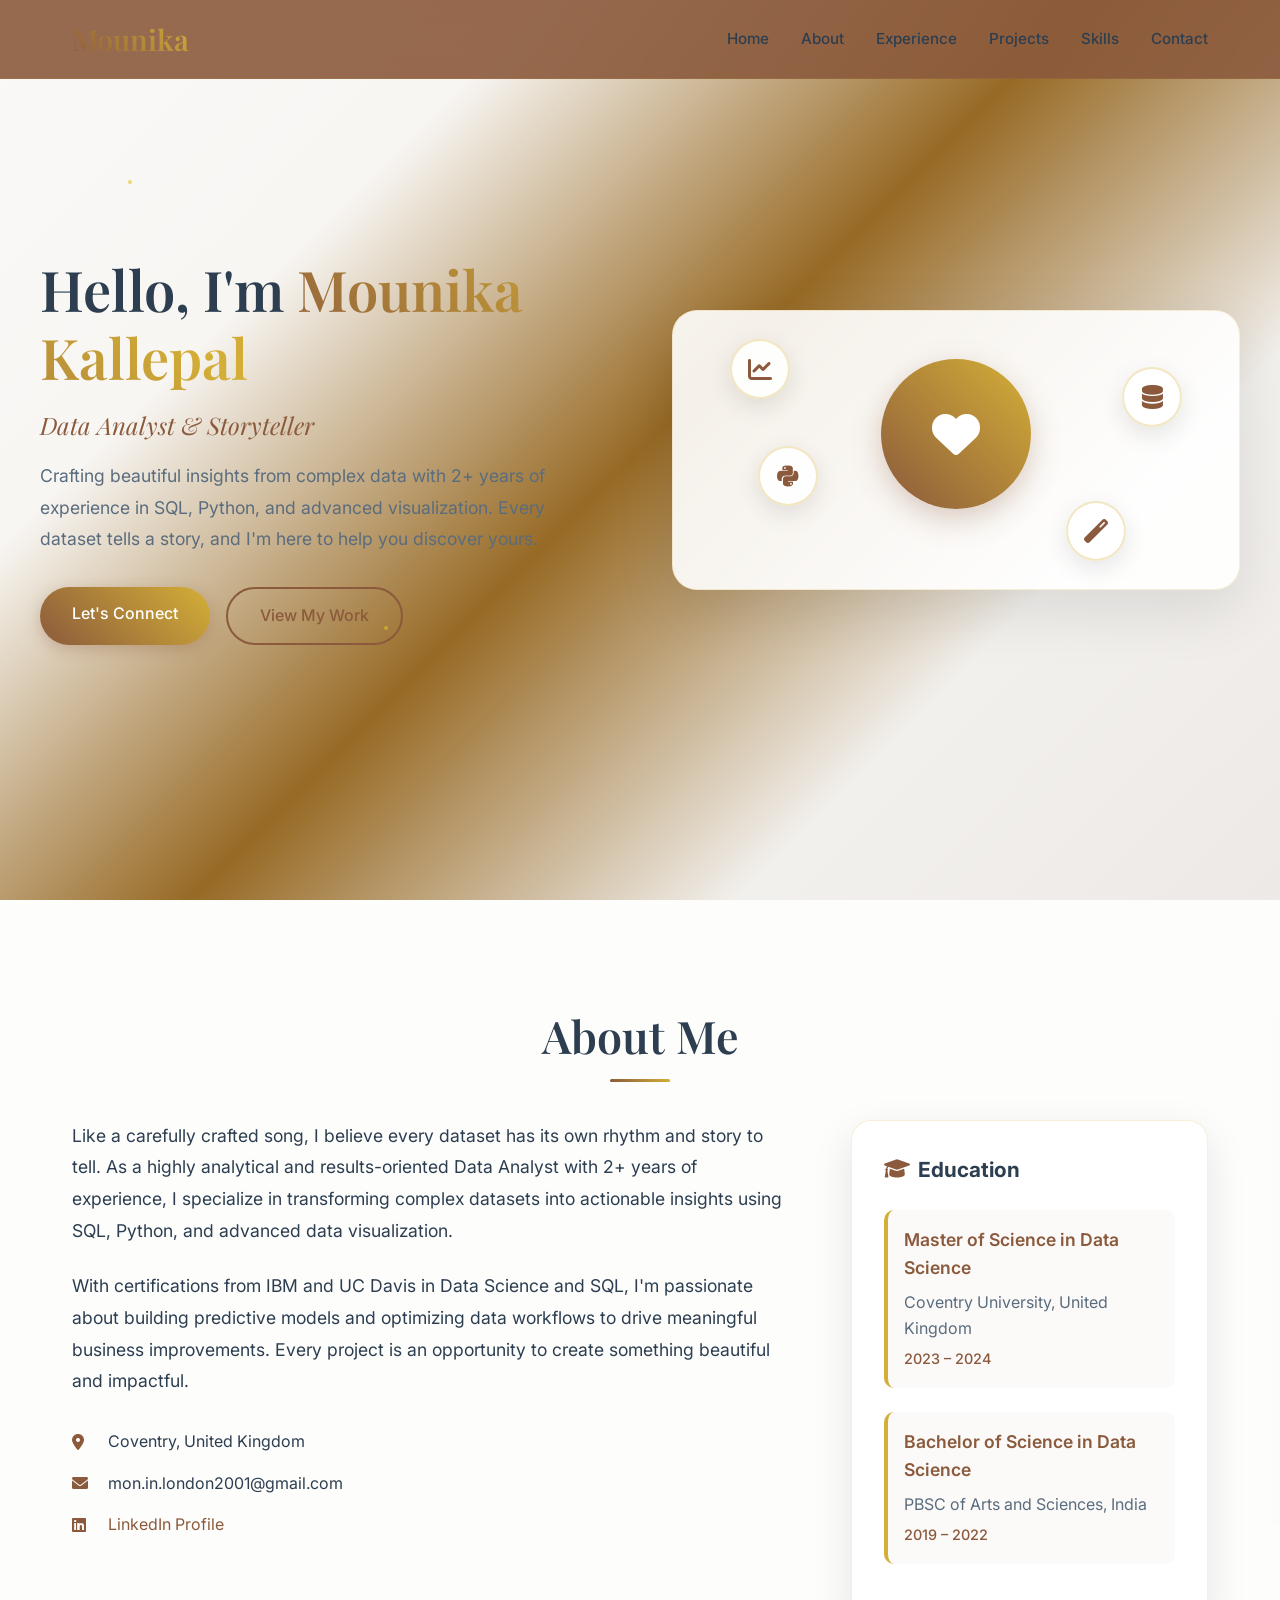
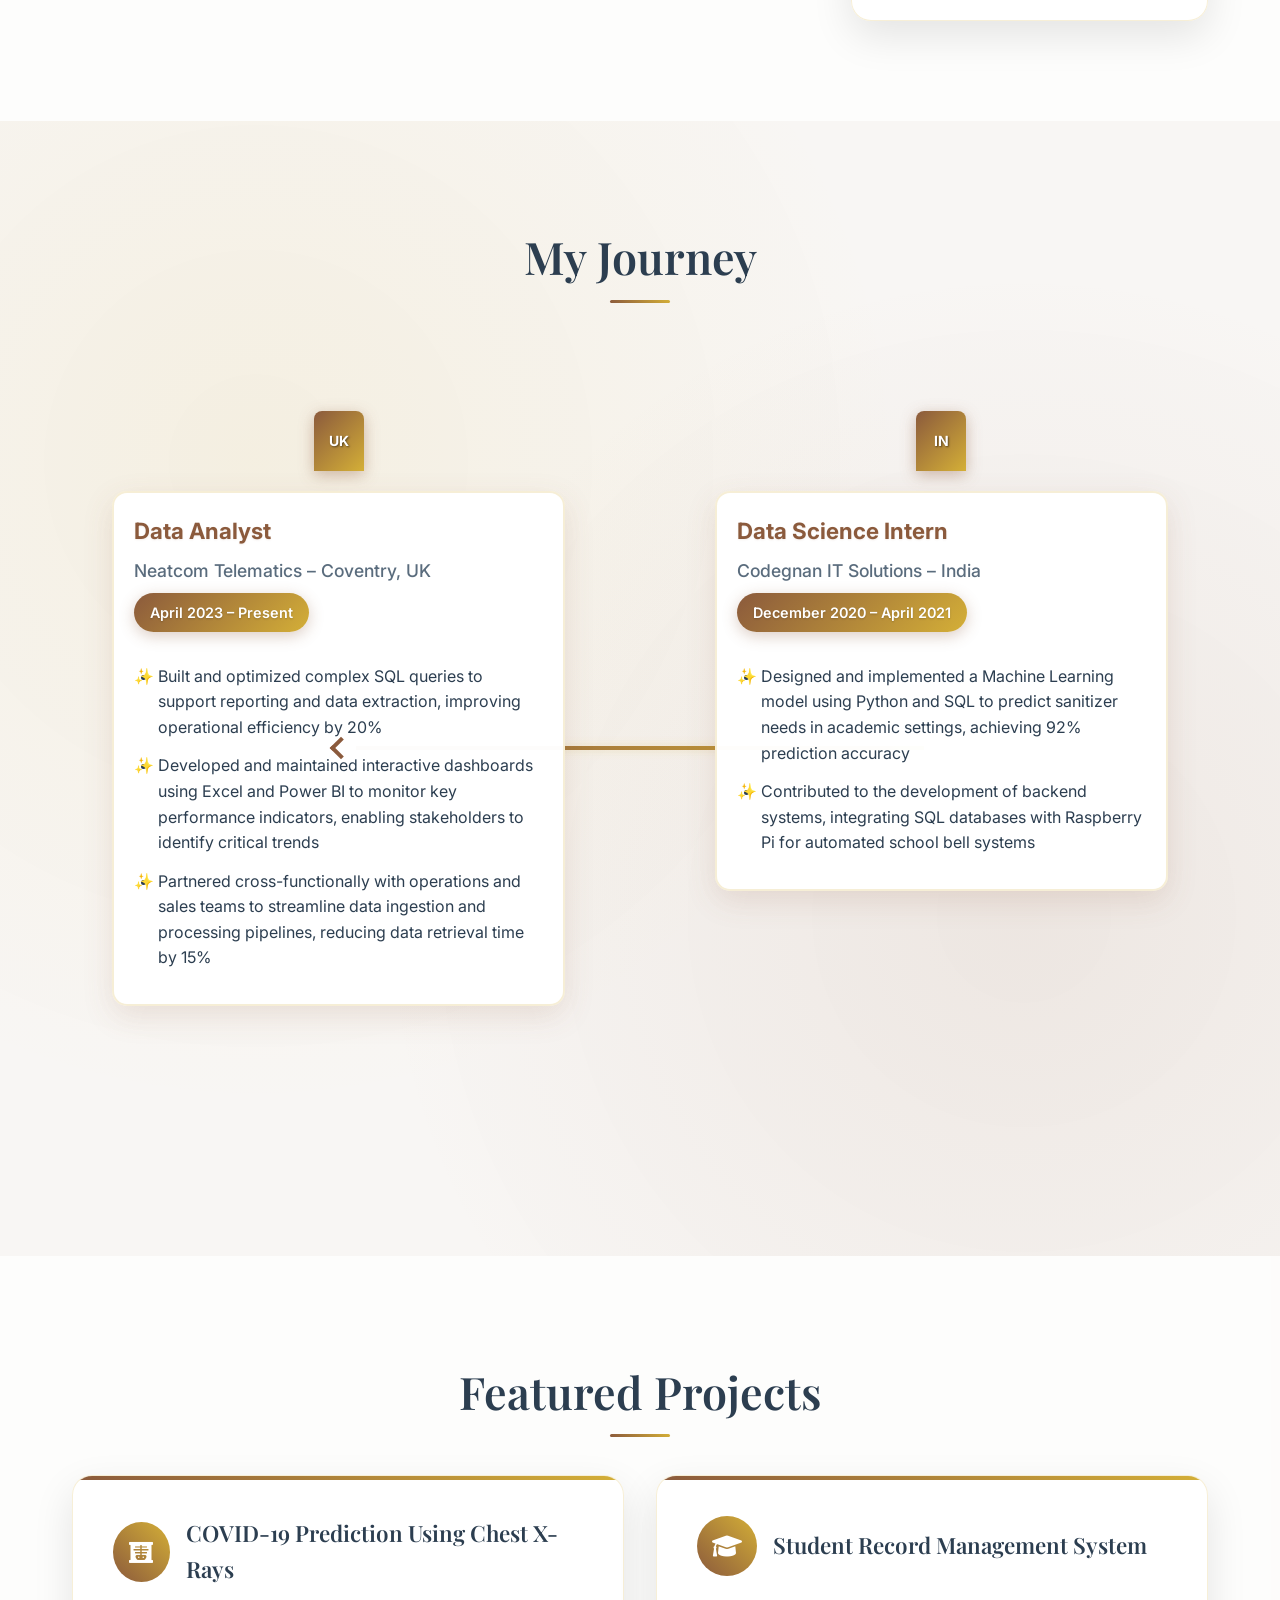
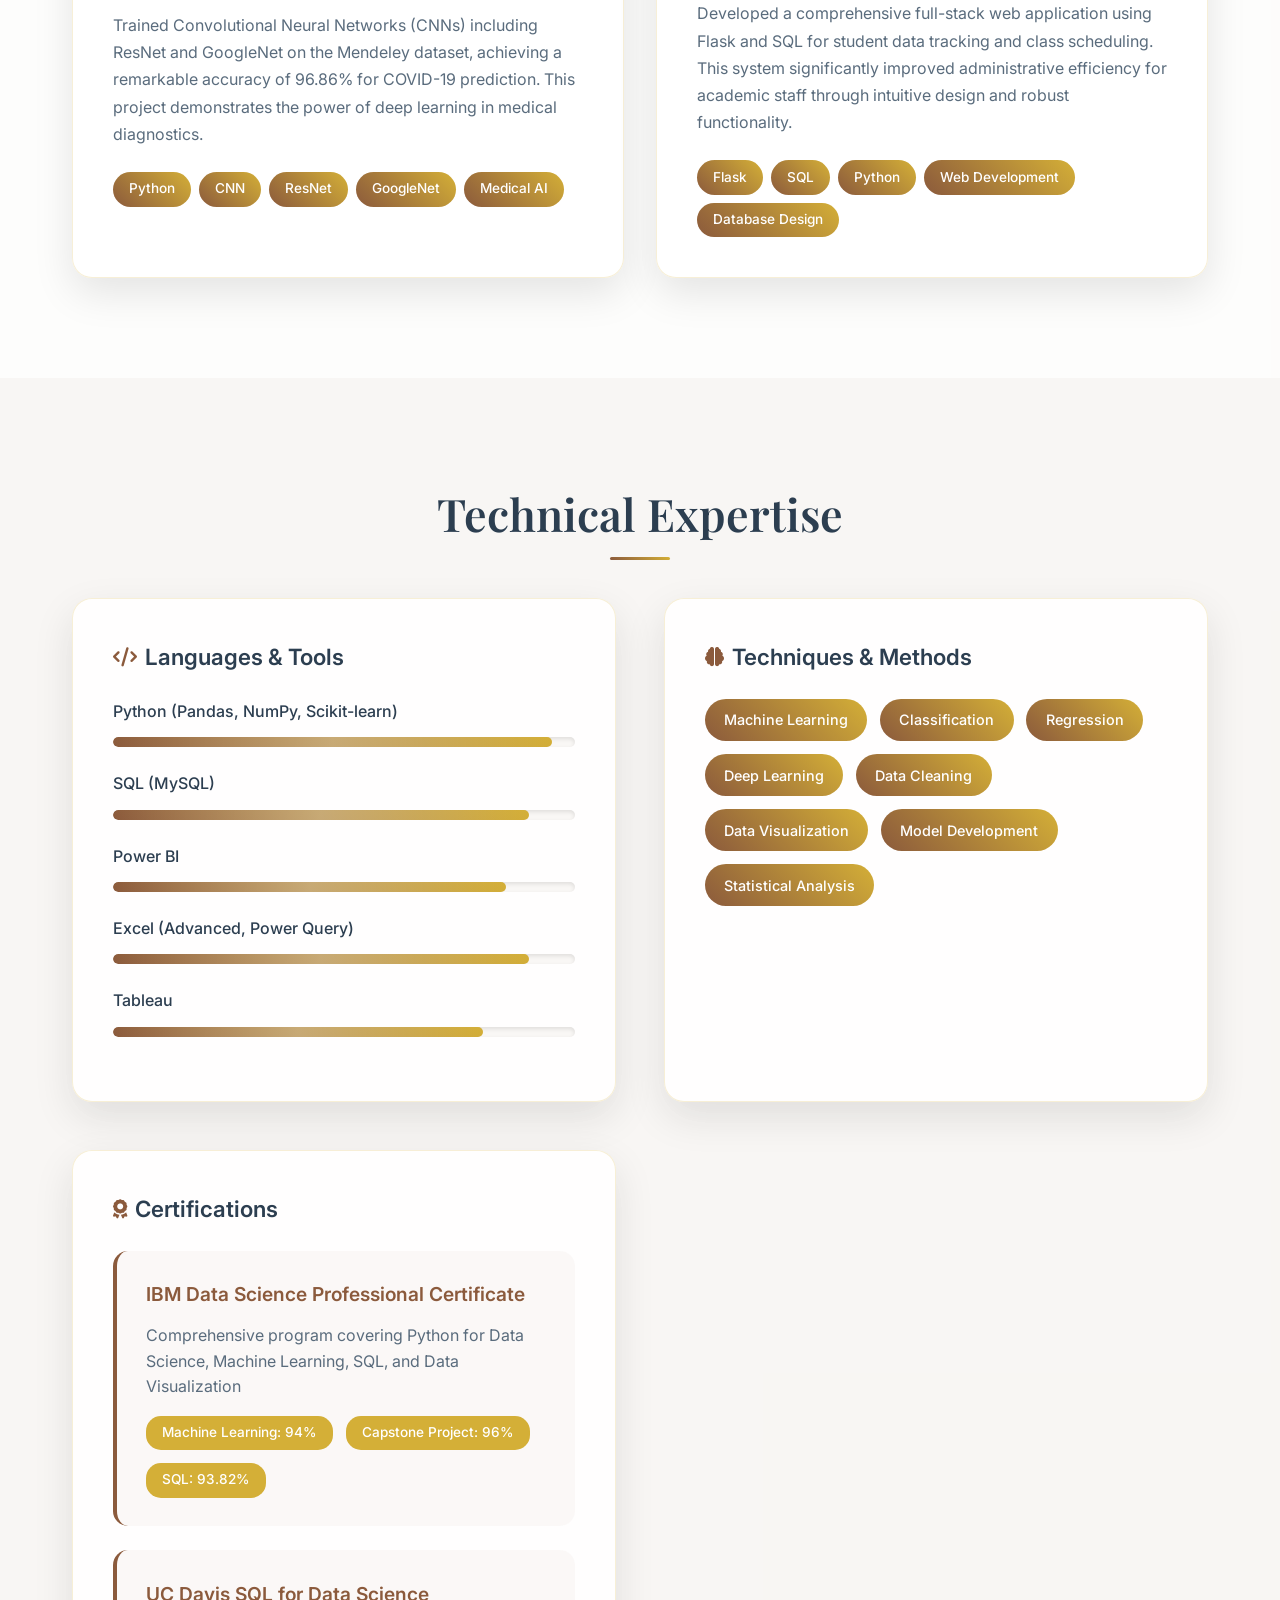
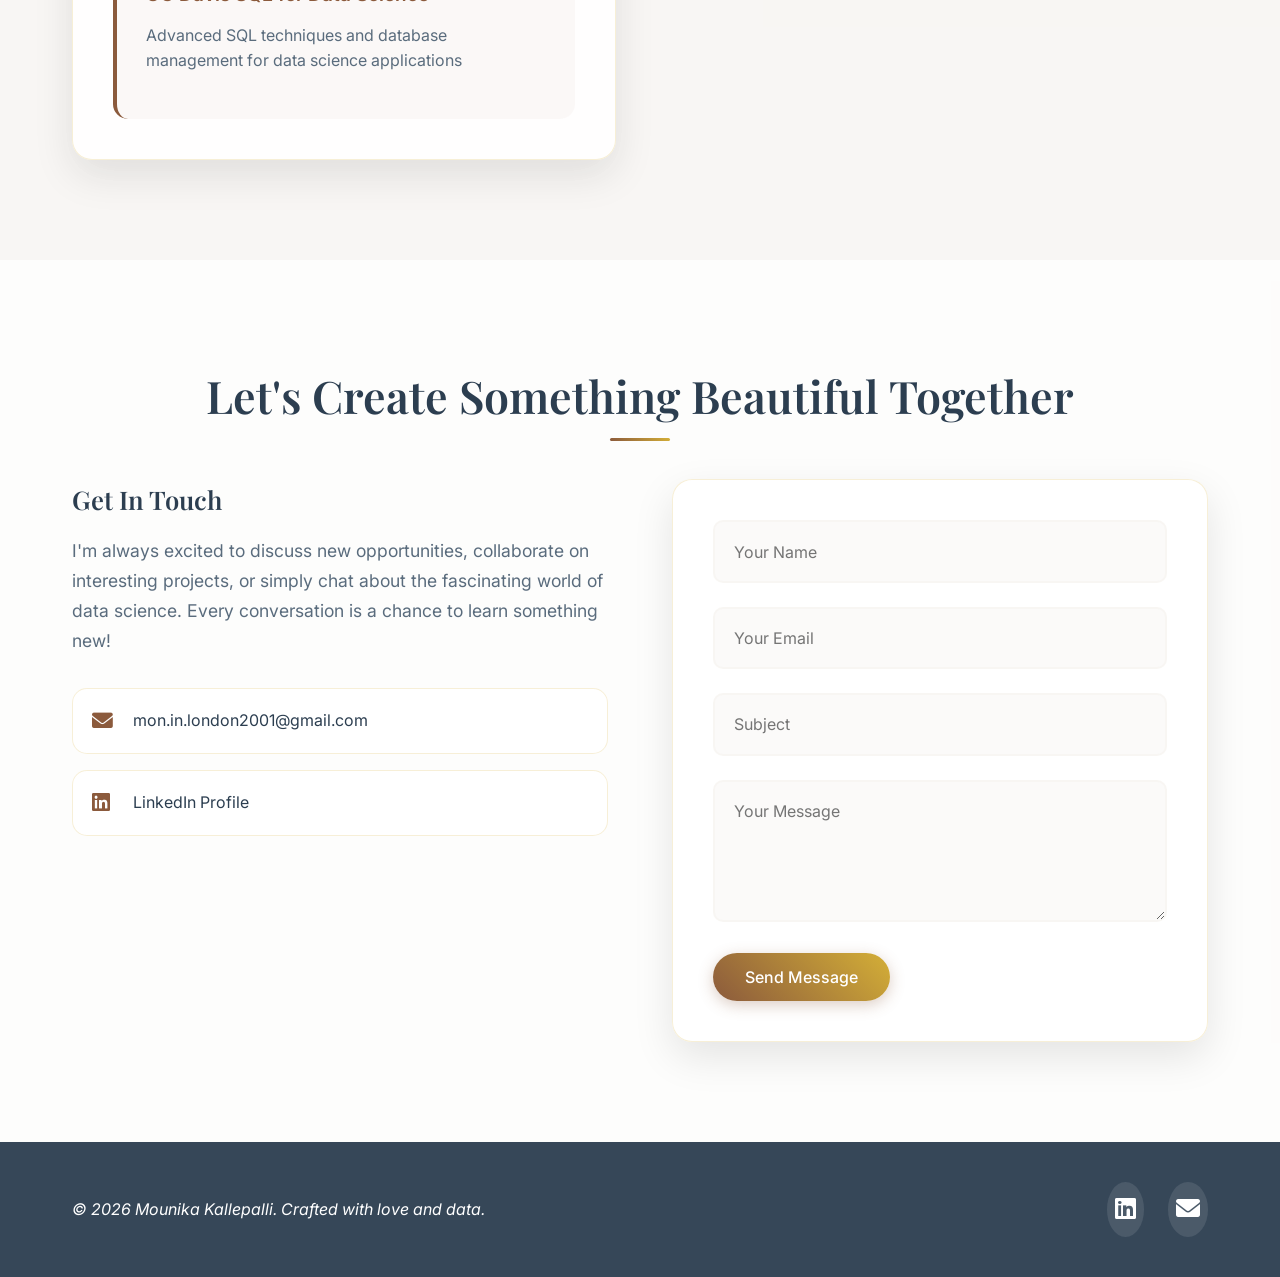
==== commit 09ff8b5a: "lel" ====
--- a/index.html
+++ b/index.html
@@ -293,11 +293,6 @@
                         <a href="mailto:mon.in.london2001@gmail.com" class="contact-method">
                             <i class="fas fa-envelope"></i>
                             <span>mon.in.london2001@gmail.com</span>
-                        </a>
-                        <a href="tel:+447901381877" class="contact-method">
-                            <i class="fas fa-phone"></i>
-                            <span>+44 7901 381877</span>
-                        </a>
                         <a href="https://linkedin.com/in/mounika-kallepalli-565b441a5" target="_blank" class="contact-method">
                             <i class="fab fa-linkedin"></i>
                             <span>LinkedIn Profile</span>
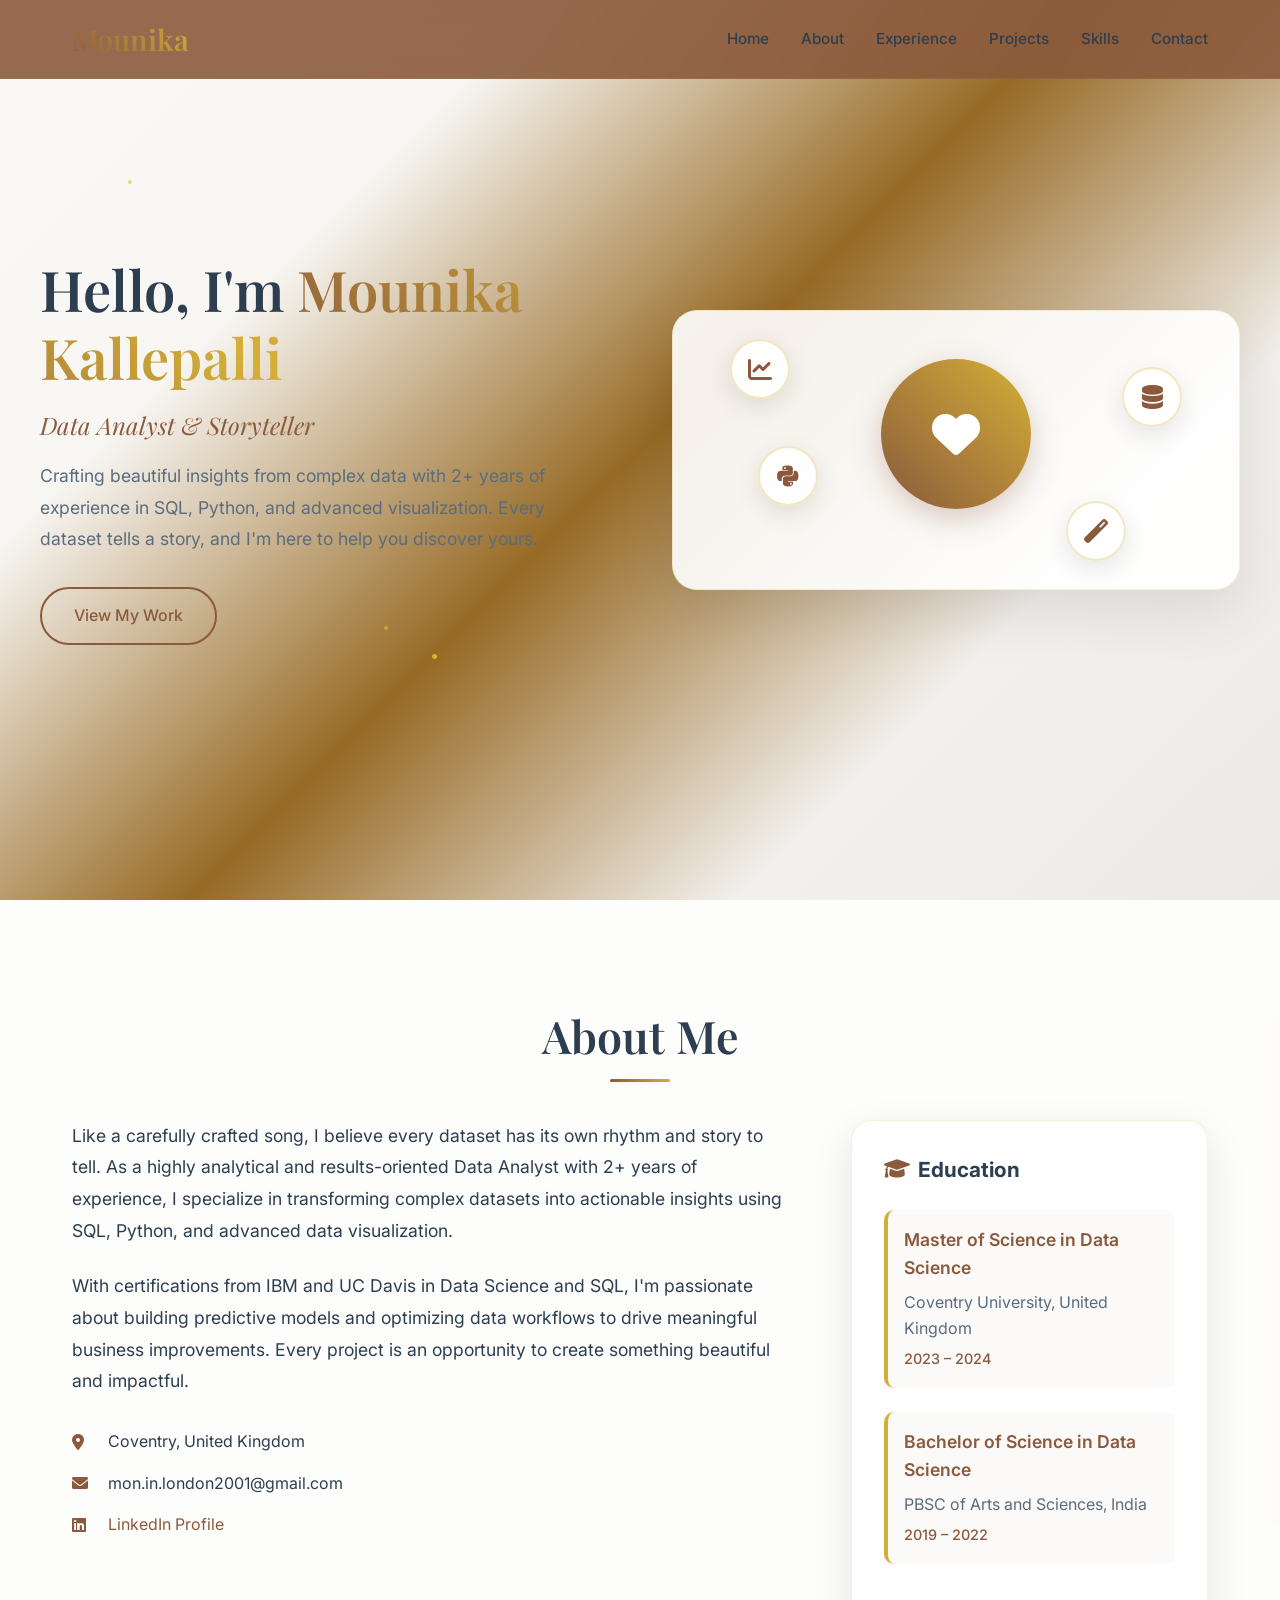
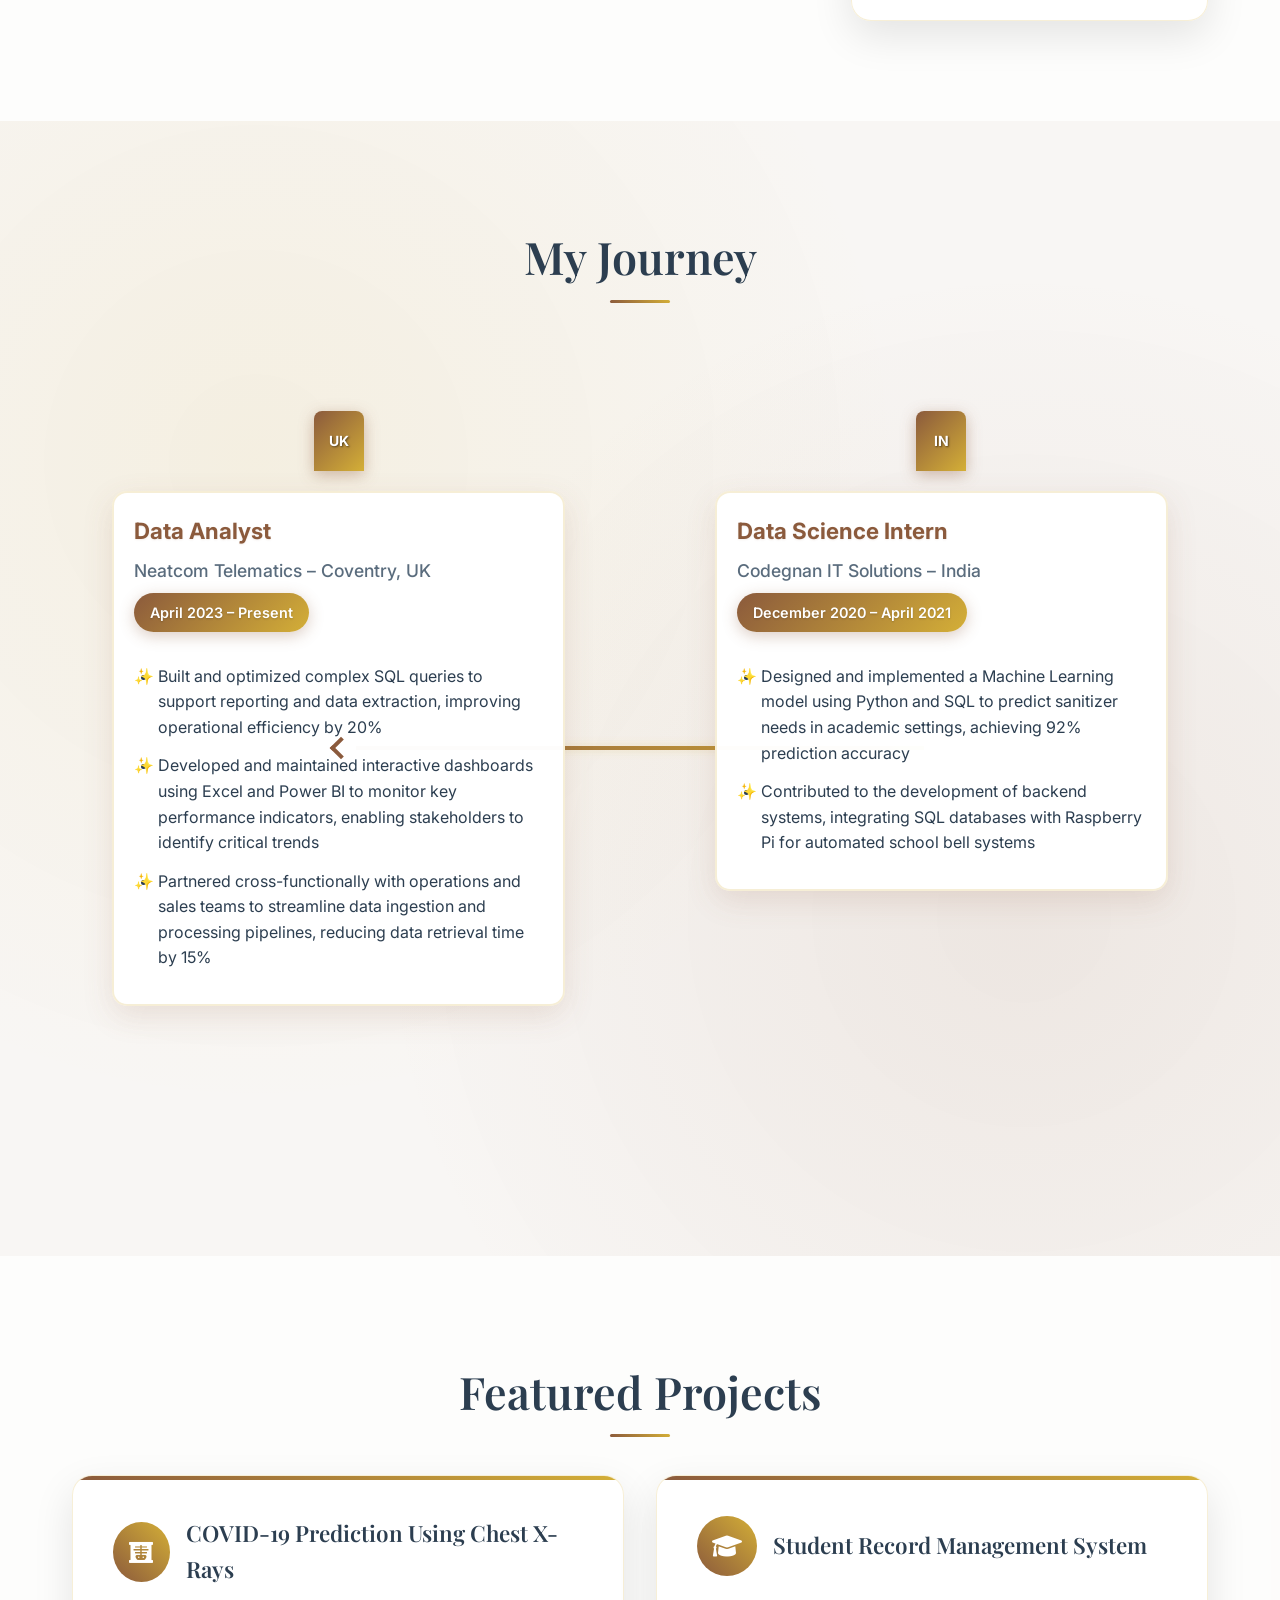
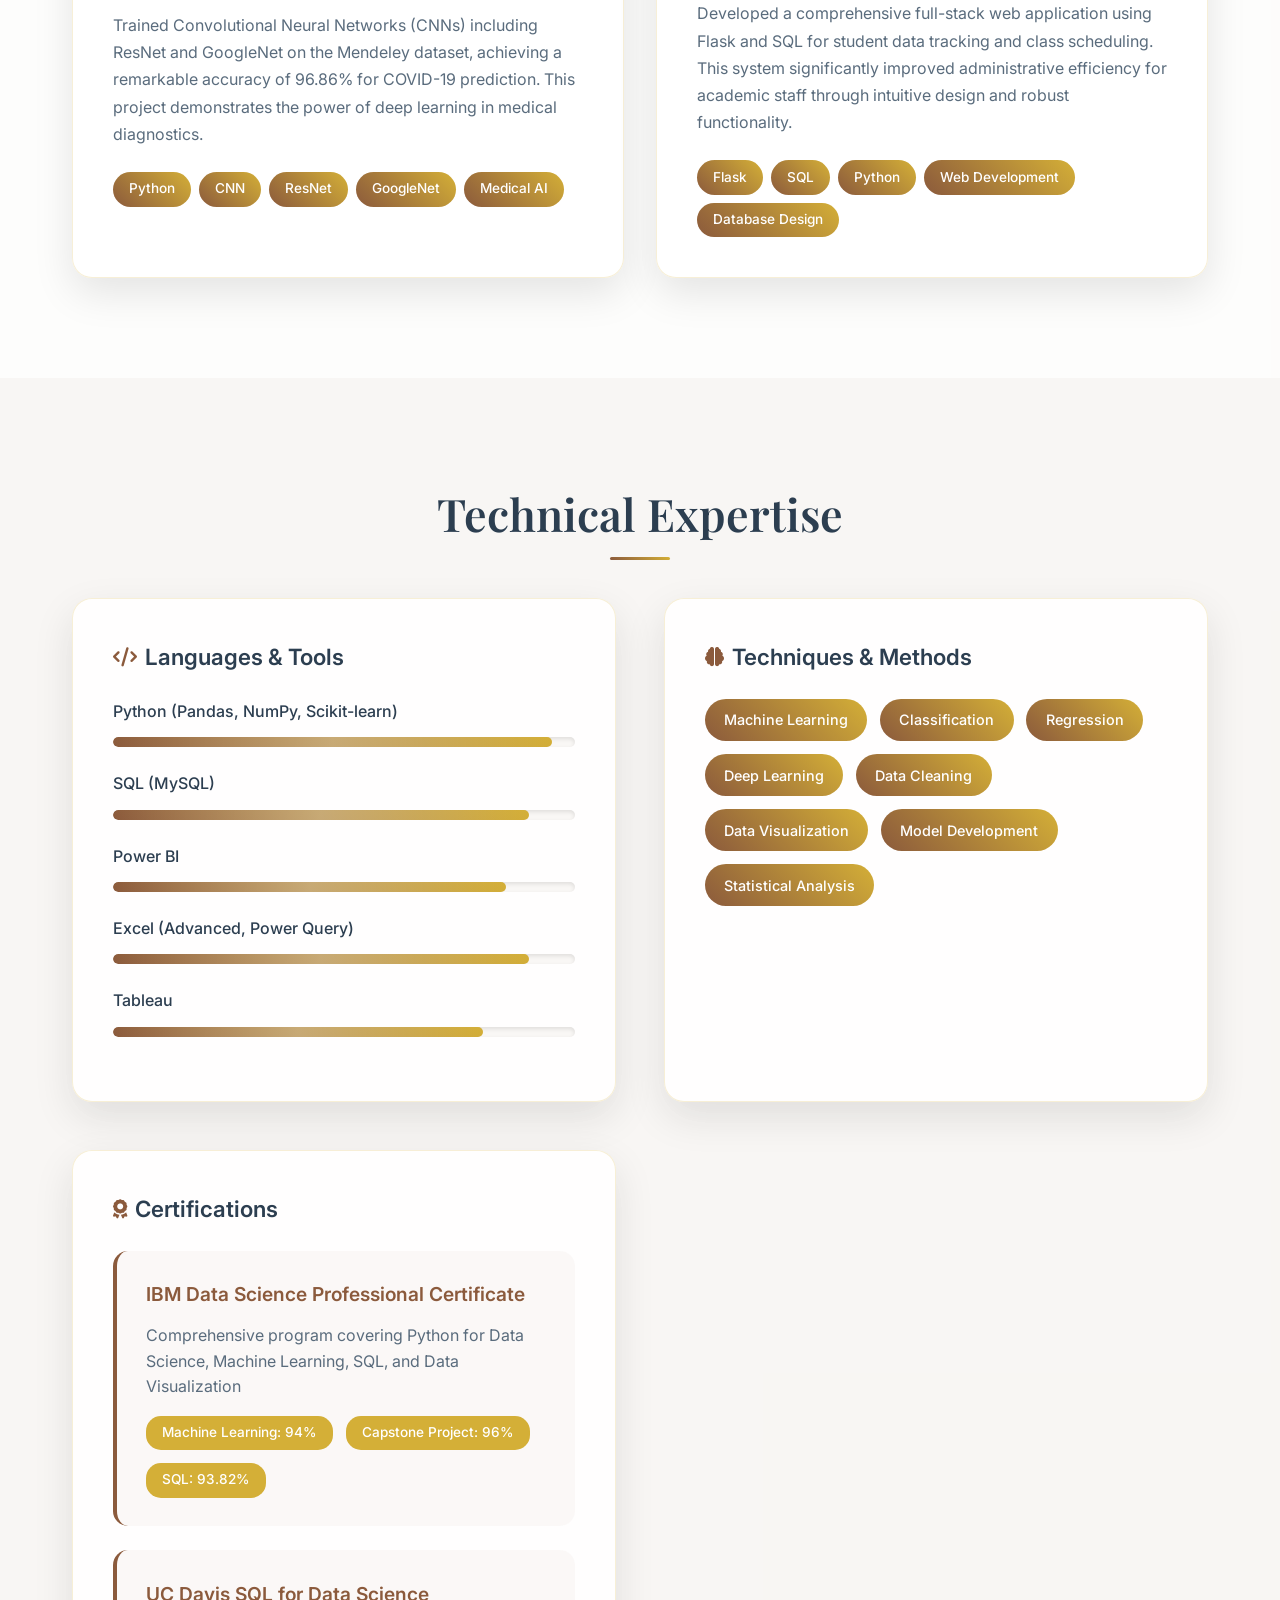
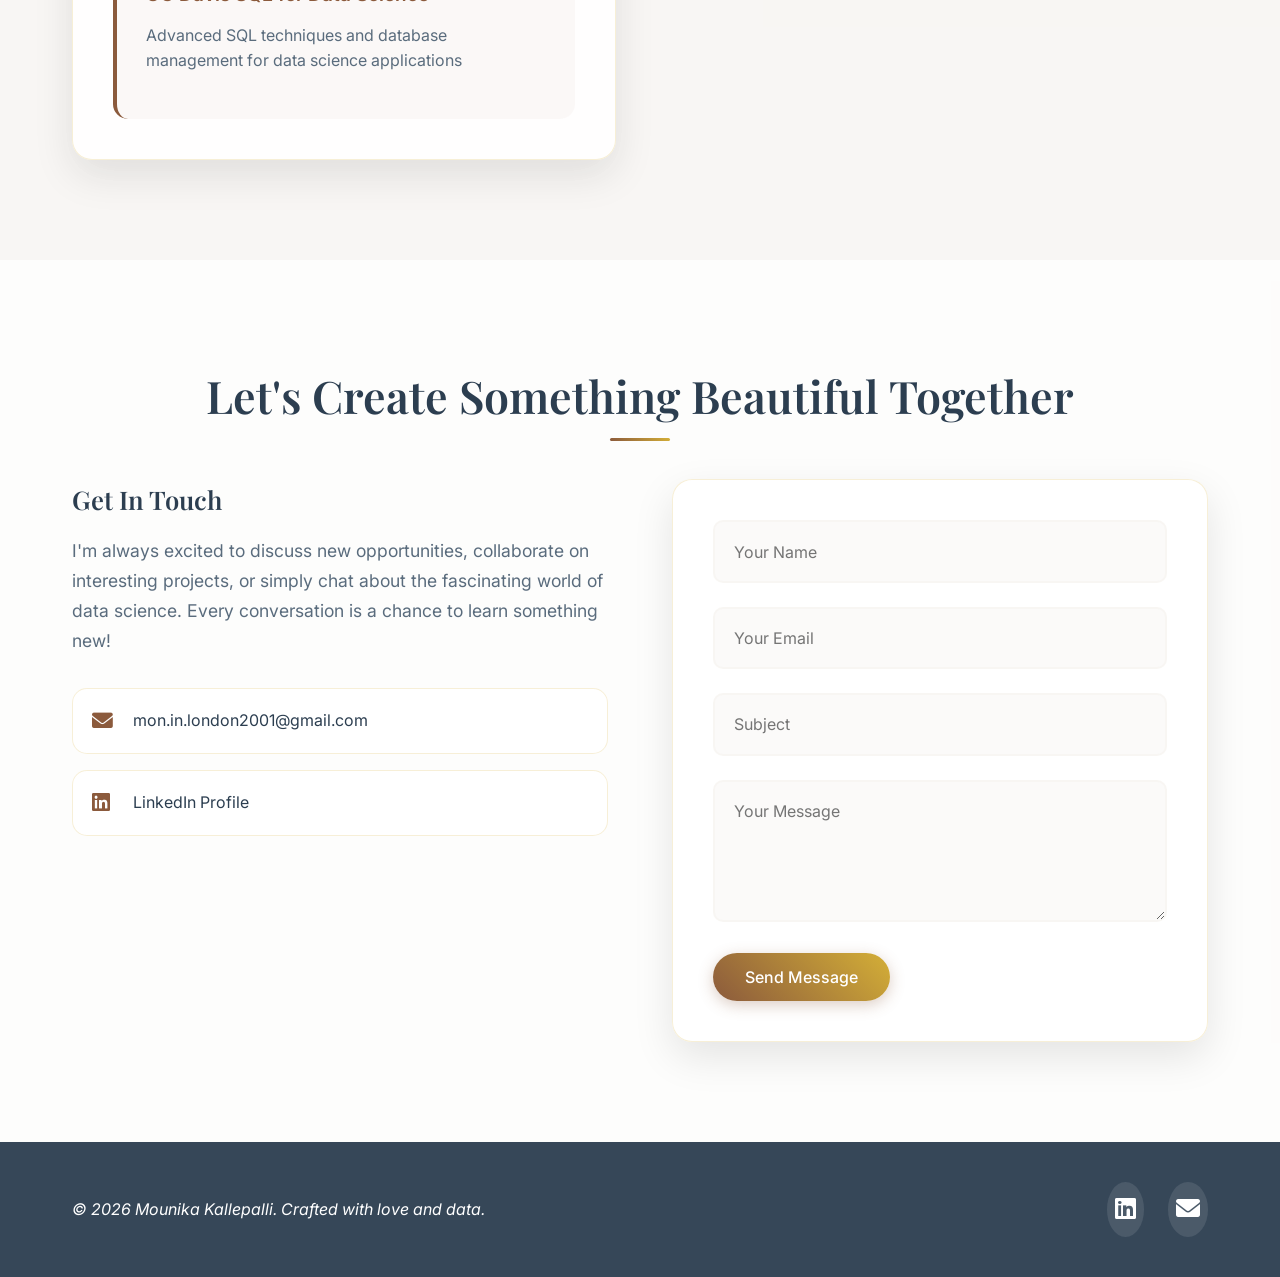
==== commit c13acfa9: "jbdhb" ====
--- a/index.html
+++ b/index.html
@@ -53,7 +53,6 @@
                         Crafting beautiful insights from complex data with 2+ years of experience in SQL, Python, and advanced visualization. Every dataset tells a story, and I'm here to help you discover yours.
                     </p>
                     <div class="hero-buttons">
-                        <a href="#contact" class="btn btn-primary">Let's Connect</a>
                         <a href="#projects" class="btn btn-secondary">View My Work</a>
                     </div>
                 </div>
@@ -86,7 +85,6 @@
                         <p>Like a carefully crafted song, I believe every dataset has its own rhythm and story to tell. As a highly analytical and results-oriented Data Analyst with 2+ years of experience, I specialize in transforming complex datasets into actionable insights using SQL, Python, and advanced data visualization.</p>
                         <p>With certifications from IBM and UC Davis in Data Science and SQL, I'm passionate about building predictive models and optimizing data workflows to drive meaningful business improvements. Every project is an opportunity to create something beautiful and impactful.</p>
                     </div>
-                    <!-- Remove or replace this block in the contact-info section -->
                     <div class="contact-info">
                         <div class="contact-item">
                             <i class="fas fa-map-marker-alt"></i>
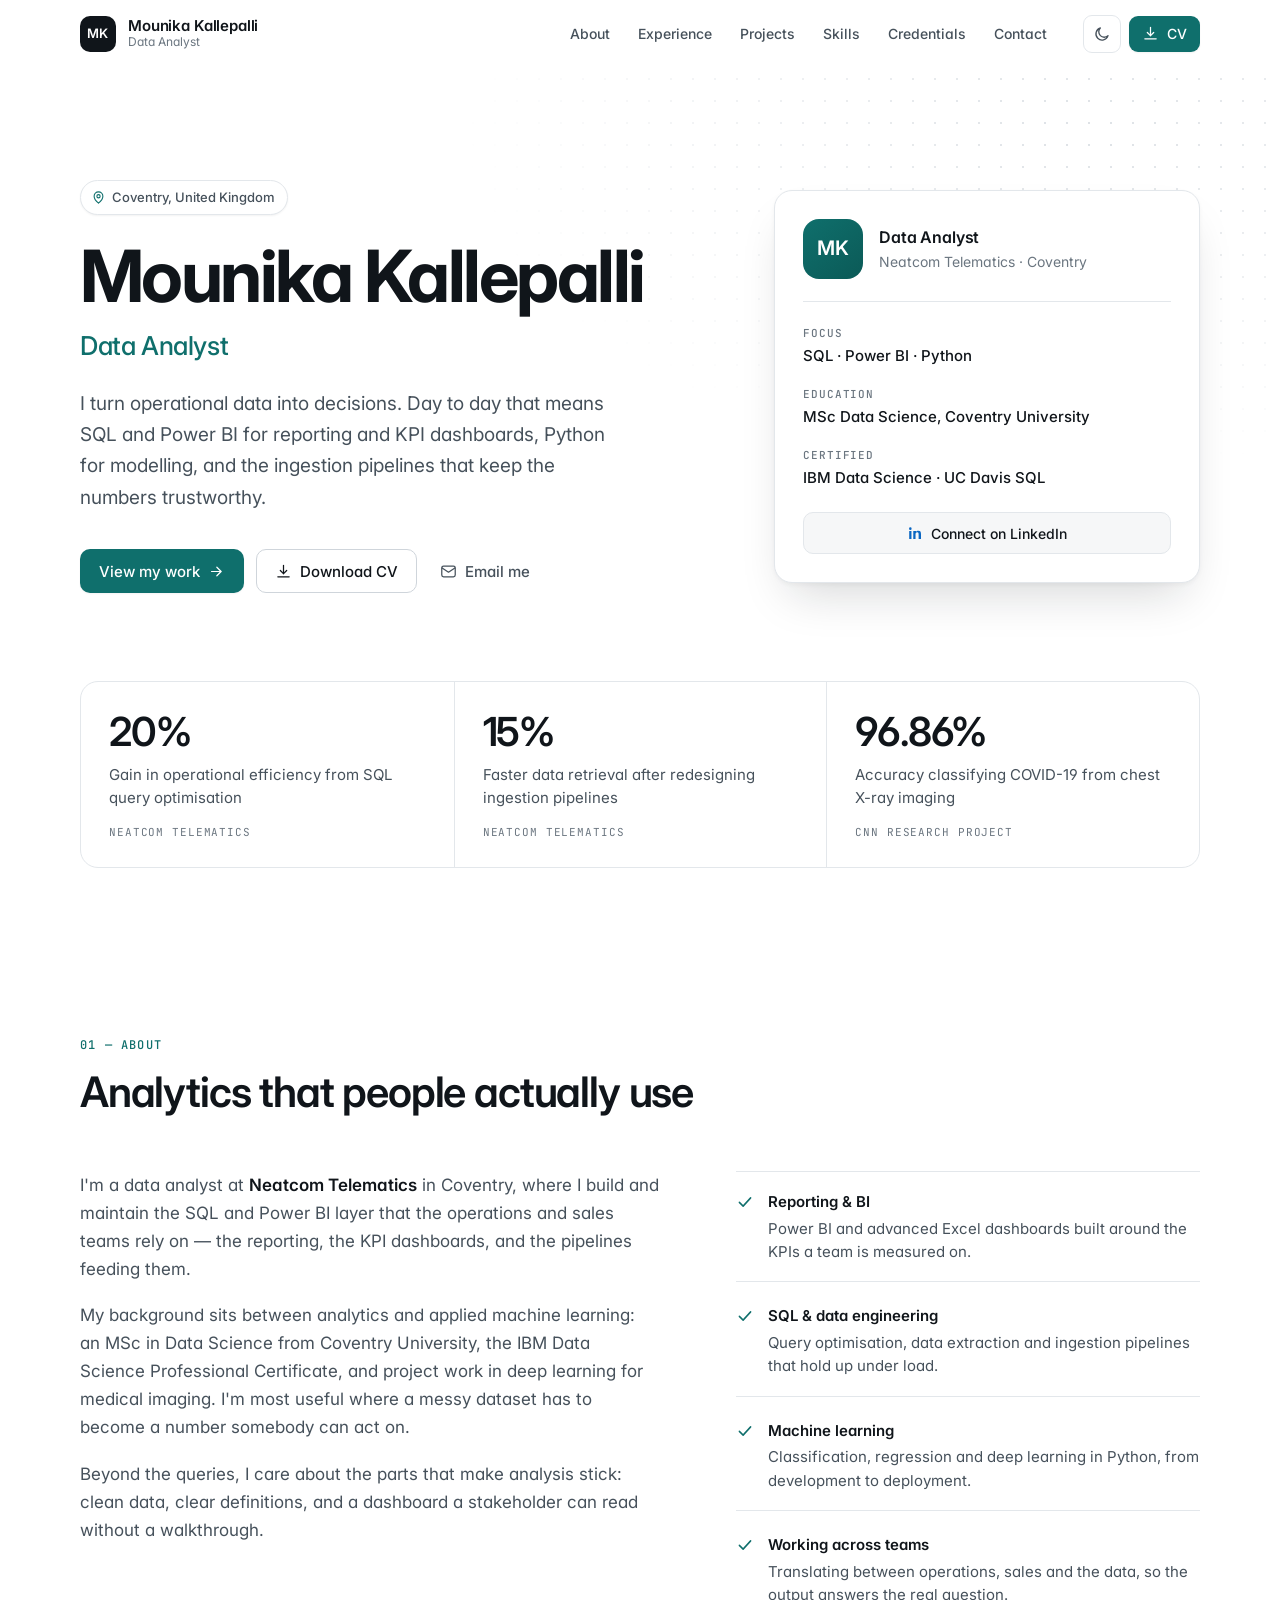
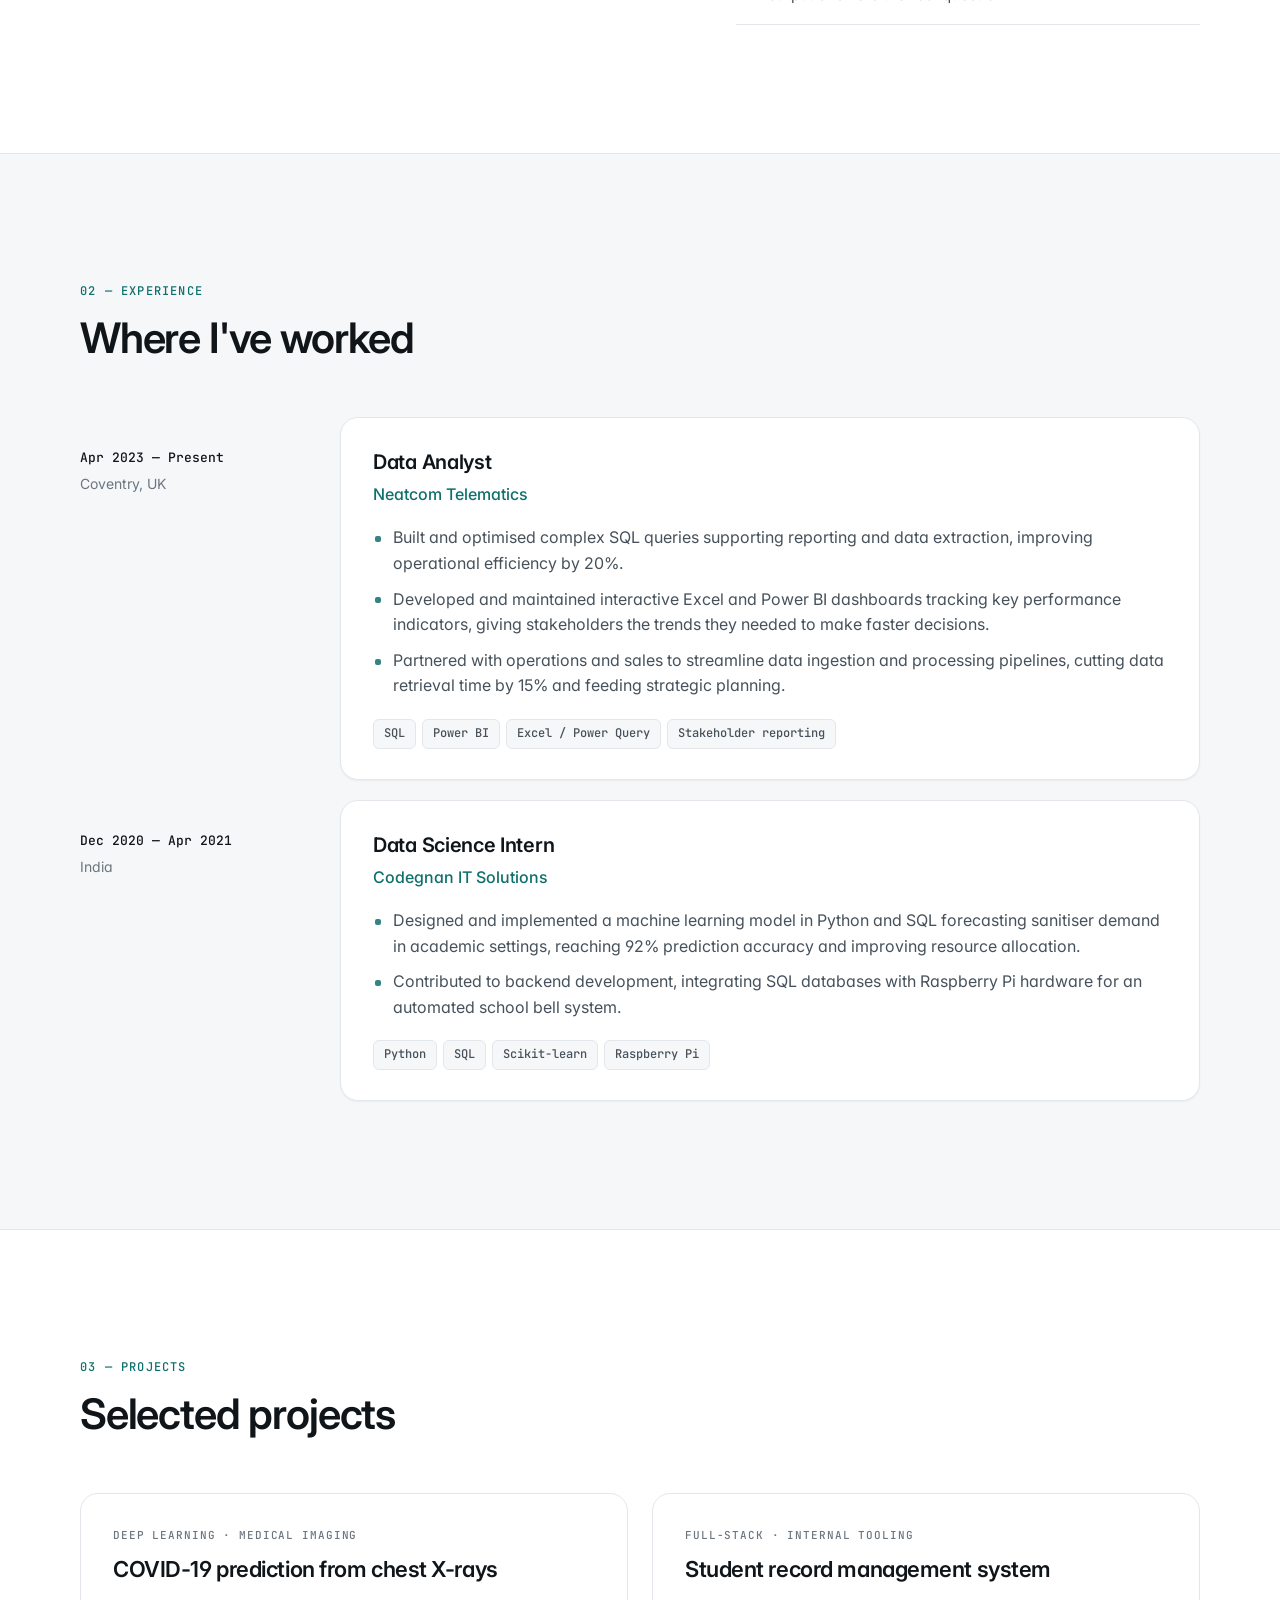
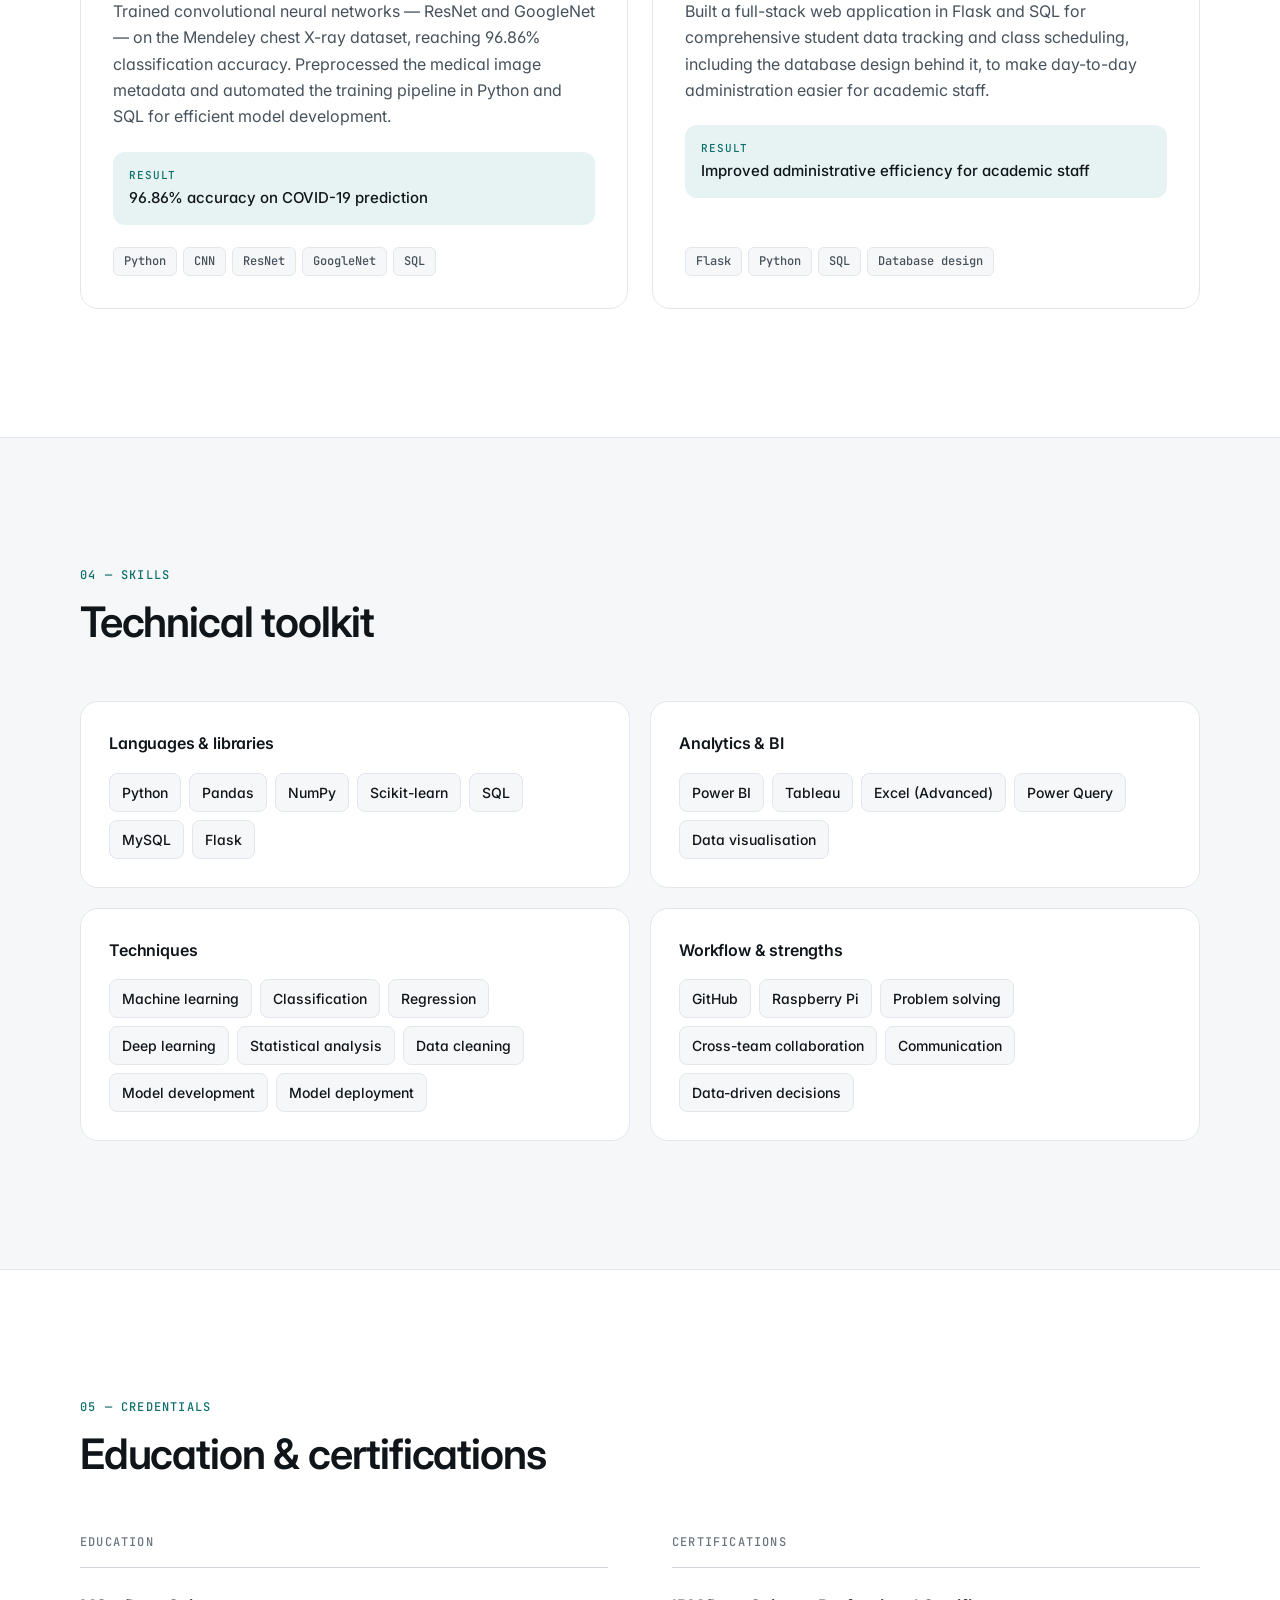
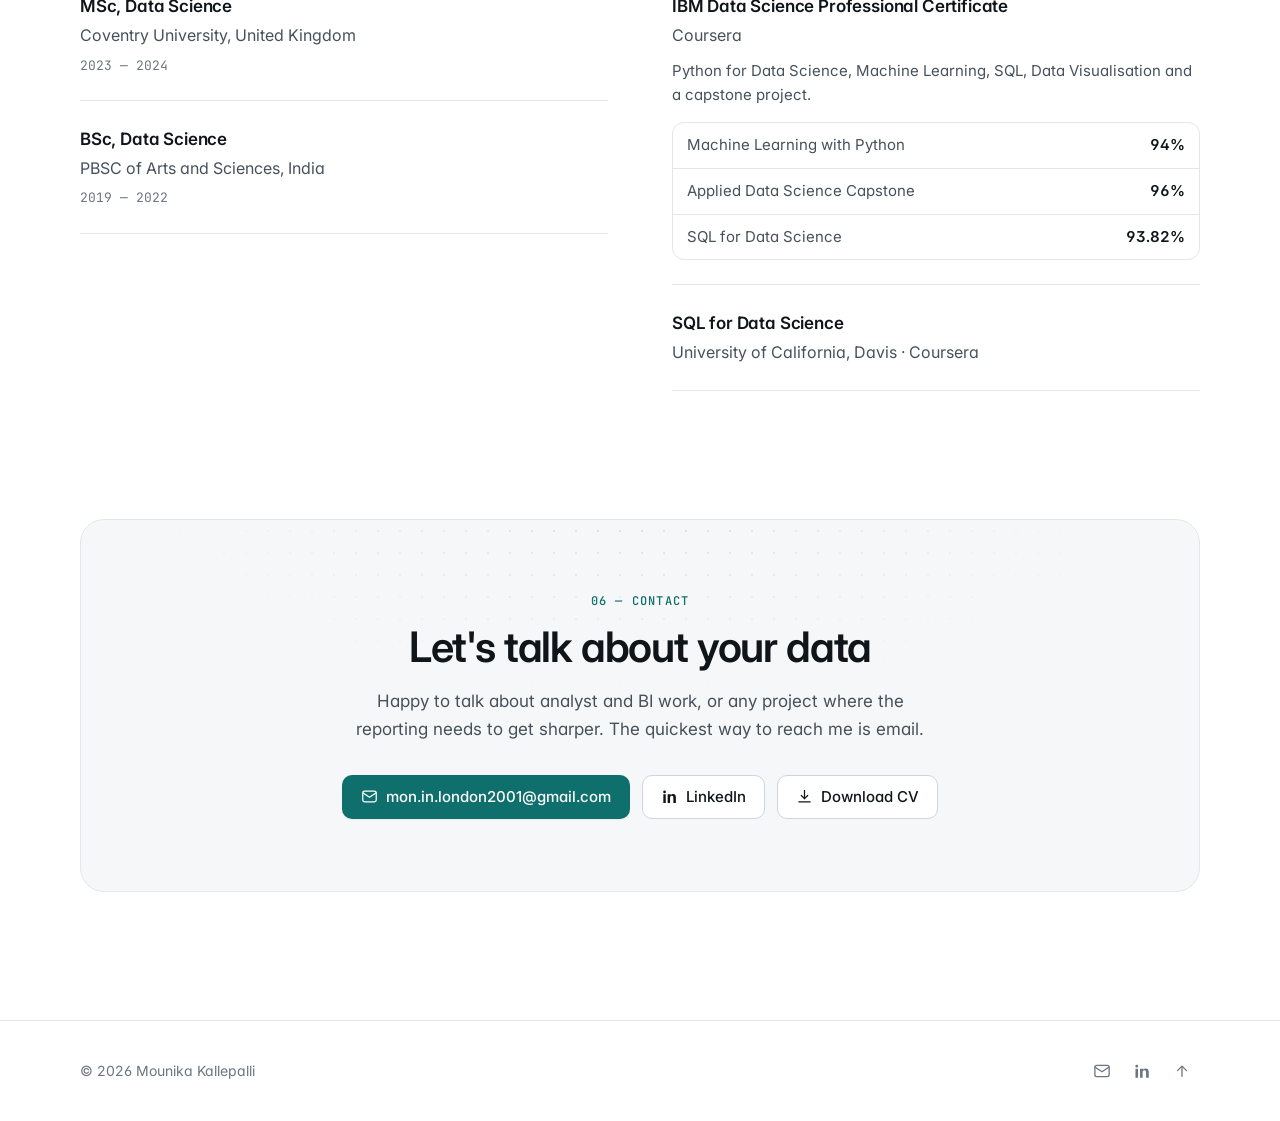
==== commit 563847e4: "Redesign portfolio for a professional presentation - Rebuild index.html with semantic sections, acce" ====
--- a/index.html
+++ b/index.html
@@ -1,338 +1,498 @@
 <!DOCTYPE html>
-<html lang="en">
+<html lang="en" data-theme="auto">
 <head>
-    <meta charset="UTF-8">
-    <meta name="viewport" content="width=device-width, initial-scale=1.0">
-    <title>Mounika Kallepalli - Data Analyst Portfolio</title>
-    <link rel="stylesheet" href="styles.css">
-    <link href="https://fonts.googleapis.com/css2?family=Playfair+Display:wght@400;500;600;700&family=Inter:wght@300;400;500;600&display=swap" rel="stylesheet">
-    <link rel="stylesheet" href="https://cdnjs.cloudflare.com/ajax/libs/font-awesome/6.0.0/css/all.min.css">
+<meta charset="UTF-8">
+<meta name="viewport" content="width=device-width, initial-scale=1">
+
+<title>Mounika Kallepalli — Data Analyst</title>
+<meta name="description" content="Data analyst in Coventry, UK, working in SQL, Python and Power BI. MSc in Data Science, IBM and UC Davis certified. Reporting, KPI dashboards, data pipelines and applied machine learning.">
+<meta name="author" content="Mounika Kallepalli">
+<link rel="canonical" href="https://mounikakallepalli.netlify.app/">
+
+<meta property="og:type" content="profile">
+<meta property="og:title" content="Mounika Kallepalli — Data Analyst">
+<meta property="og:description" content="Data analyst in Coventry, UK, working in SQL, Python and Power BI. Reporting, KPI dashboards, data pipelines and applied machine learning.">
+<meta property="og:url" content="https://mounikakallepalli.netlify.app/">
+<meta property="og:image" content="https://mounikakallepalli.netlify.app/og-image.png">
+<meta property="og:image:width" content="1200">
+<meta property="og:image:height" content="630">
+<meta property="profile:first_name" content="Mounika">
+<meta property="profile:last_name" content="Kallepalli">
+<meta name="twitter:card" content="summary_large_image">
+<meta name="twitter:title" content="Mounika Kallepalli — Data Analyst">
+<meta name="twitter:description" content="Data analyst in Coventry, UK, working in SQL, Python and Power BI.">
+<meta name="twitter:image" content="https://mounikakallepalli.netlify.app/og-image.png">
+
+<meta name="theme-color" content="#ffffff" media="(prefers-color-scheme: light)">
+<meta name="theme-color" content="#0b0f12" media="(prefers-color-scheme: dark)">
+<link rel="icon" href="favicon.svg" type="image/svg+xml">
+<link rel="apple-touch-icon" href="favicon.svg">
+
+<link rel="preconnect" href="https://fonts.googleapis.com">
+<link rel="preconnect" href="https://fonts.gstatic.com" crossorigin>
+<link href="https://fonts.googleapis.com/css2?family=Inter:wght@300;400;500;600;700&family=JetBrains+Mono:wght@400;500&display=swap" rel="stylesheet">
+<link rel="stylesheet" href="styles.css">
+
+<script>
+  // Resolve the saved theme before first paint so there is no flash of the wrong mode.
+  document.documentElement.classList.add('js');
+  try {
+    var t = localStorage.getItem('theme');
+    if (t === 'light' || t === 'dark') document.documentElement.setAttribute('data-theme', t);
+  } catch (e) {}
+</script>
+
+<script type="application/ld+json">
+{
+  "@context": "https://schema.org",
+  "@type": "Person",
+  "name": "Mounika Kallepalli",
+  "jobTitle": "Data Analyst",
+  "email": "mailto:mon.in.london2001@gmail.com",
+  "url": "https://mounikakallepalli.netlify.app/",
+  "address": {
+    "@type": "PostalAddress",
+    "addressLocality": "Coventry",
+    "addressCountry": "GB"
+  },
+  "worksFor": { "@type": "Organization", "name": "Neatcom Telematics" },
+  "alumniOf": [
+    { "@type": "CollegeOrUniversity", "name": "Coventry University" },
+    { "@type": "CollegeOrUniversity", "name": "PBSC of Arts and Sciences" }
+  ],
+  "knowsAbout": ["SQL", "Python", "Power BI", "Tableau", "Data Visualization", "Machine Learning", "Statistical Analysis"],
+  "sameAs": ["https://www.linkedin.com/in/mounika-kallepalli-565b441a5"]
+}
+</script>
 </head>
+
 <body>
-    <!-- Elegant Background -->
-    <div class="elegant-bg">
-        <div class="sparkle sparkle-1"></div>
-        <div class="sparkle sparkle-2"></div>
-        <div class="sparkle sparkle-3"></div>
-        <div class="sparkle sparkle-4"></div>
-        <div class="sparkle sparkle-5"></div>
-    </div>
-
-    <!-- Navigation -->
-    <nav class="navbar">
-        <div class="nav-container">
-            <div class="nav-logo">
-                <span class="logo-text">Mounika</span>
-            </div>
-            <ul class="nav-menu">
-                <li><a href="#home" class="nav-link">Home</a></li>
-                <li><a href="#about" class="nav-link">About</a></li>
-                <li><a href="#experience" class="nav-link">Experience</a></li>
-                <li><a href="#projects" class="nav-link">Projects</a></li>
-                <li><a href="#skills" class="nav-link">Skills</a></li>
-                <li><a href="#contact" class="nav-link">Contact</a></li>
+<a class="skip-link" href="#main">Skip to content</a>
+
+<!-- Icon sprite -->
+<svg class="sprite" aria-hidden="true" focusable="false" xmlns="http://www.w3.org/2000/svg">
+  <symbol id="i-mail" viewBox="0 0 24 24" fill="none" stroke="currentColor" stroke-width="1.75" stroke-linecap="round" stroke-linejoin="round">
+    <rect x="2.5" y="4.5" width="19" height="15" rx="2.5"/><path d="m3 7 9 6 9-6"/>
+  </symbol>
+  <symbol id="i-linkedin" viewBox="0 0 24 24" fill="currentColor">
+    <path d="M6.94 5.5a1.94 1.94 0 1 1-3.88 0 1.94 1.94 0 0 1 3.88 0M3.3 21h3.4V8.9H3.3zm6.1 0h3.4v-6.6c0-1.74.33-3.43 2.49-3.43 2.12 0 2.15 1.99 2.15 3.54V21H21v-7.3c0-3.45-.75-5.1-4.03-5.1-1.57 0-2.63.86-3.07 1.68h-.05V8.9H9.4z"/>
+  </symbol>
+  <symbol id="i-download" viewBox="0 0 24 24" fill="none" stroke="currentColor" stroke-width="1.75" stroke-linecap="round" stroke-linejoin="round">
+    <path d="M12 3.5v11.5"/><path d="m7.5 10.5 4.5 4.5 4.5-4.5"/><path d="M4 19.5h16"/>
+  </symbol>
+  <symbol id="i-arrow" viewBox="0 0 24 24" fill="none" stroke="currentColor" stroke-width="1.75" stroke-linecap="round" stroke-linejoin="round">
+    <path d="M5 12h13"/><path d="m12.5 6 6 6-6 6"/>
+  </symbol>
+  <symbol id="i-pin" viewBox="0 0 24 24" fill="none" stroke="currentColor" stroke-width="1.75" stroke-linecap="round" stroke-linejoin="round">
+    <path d="M12 21s7-5.6 7-11a7 7 0 1 0-14 0c0 5.4 7 11 7 11"/><circle cx="12" cy="10" r="2.6"/>
+  </symbol>
+  <symbol id="i-check" viewBox="0 0 24 24" fill="none" stroke="currentColor" stroke-width="2" stroke-linecap="round" stroke-linejoin="round">
+    <path d="m4.5 12.5 5 5 10-11"/>
+  </symbol>
+  <symbol id="i-sun" viewBox="0 0 24 24" fill="none" stroke="currentColor" stroke-width="1.75" stroke-linecap="round" stroke-linejoin="round">
+    <circle cx="12" cy="12" r="4.2"/><path d="M12 2.5v2M12 19.5v2M2.5 12h2M19.5 12h2M5.3 5.3l1.4 1.4M17.3 17.3l1.4 1.4M18.7 5.3l-1.4 1.4M6.7 17.3l-1.4 1.4"/>
+  </symbol>
+  <symbol id="i-moon" viewBox="0 0 24 24" fill="none" stroke="currentColor" stroke-width="1.75" stroke-linecap="round" stroke-linejoin="round">
+    <path d="M20 14.2A8.2 8.2 0 1 1 9.8 4a6.6 6.6 0 0 0 10.2 10.2"/>
+  </symbol>
+  <symbol id="i-menu" viewBox="0 0 24 24" fill="none" stroke="currentColor" stroke-width="1.9" stroke-linecap="round">
+    <path d="M4 7h16M4 12h16M4 17h16"/>
+  </symbol>
+  <symbol id="i-close" viewBox="0 0 24 24" fill="none" stroke="currentColor" stroke-width="1.9" stroke-linecap="round">
+    <path d="M6 6l12 12M18 6 6 18"/>
+  </symbol>
+  <symbol id="i-top" viewBox="0 0 24 24" fill="none" stroke="currentColor" stroke-width="1.75" stroke-linecap="round" stroke-linejoin="round">
+    <path d="M12 19V6"/><path d="m6 11.5 6-6 6 6"/>
+  </symbol>
+</svg>
+
+<div class="scroll-progress" role="presentation"><span id="scroll-bar"></span></div>
+
+<!-- Header -->
+<header class="site-header" id="site-header">
+  <div class="shell header-inner">
+    <a class="brand" href="#top" aria-label="Mounika Kallepalli, home">
+      <span class="brand-mark" aria-hidden="true">MK</span>
+      <span class="brand-text">
+        <strong>Mounika Kallepalli</strong>
+        <span>Data Analyst</span>
+      </span>
+    </a>
+
+    <nav class="site-nav" id="site-nav" aria-label="Sections">
+      <ul>
+        <li><a href="#about">About</a></li>
+        <li><a href="#experience">Experience</a></li>
+        <li><a href="#projects">Projects</a></li>
+        <li><a href="#skills">Skills</a></li>
+        <li><a href="#credentials">Credentials</a></li>
+        <li><a href="#contact">Contact</a></li>
+      </ul>
+    </nav>
+
+    <div class="header-actions">
+      <button type="button" class="icon-btn" id="theme-toggle" aria-label="Switch to dark theme">
+        <svg class="icon icon-light" aria-hidden="true"><use href="#i-sun"/></svg>
+        <svg class="icon icon-dark" aria-hidden="true"><use href="#i-moon"/></svg>
+      </button>
+      <a class="btn btn-sm btn-primary header-cv" href="Mounika-Kallepalli-CV.pdf" download>
+        <svg class="icon" aria-hidden="true"><use href="#i-download"/></svg>
+        <span>CV</span>
+      </a>
+      <button type="button" class="icon-btn nav-toggle" id="nav-toggle" aria-label="Open menu" aria-expanded="false" aria-controls="site-nav">
+        <svg class="icon icon-open" aria-hidden="true"><use href="#i-menu"/></svg>
+        <svg class="icon icon-shut" aria-hidden="true"><use href="#i-close"/></svg>
+      </button>
+    </div>
+  </div>
+</header>
+
+<main id="main">
+  <span id="top"></span>
+
+  <!-- Hero -->
+  <section class="hero">
+    <div class="shell hero-inner">
+      <div class="hero-copy reveal">
+        <p class="eyebrow">
+          <svg class="icon" aria-hidden="true"><use href="#i-pin"/></svg>
+          Coventry, United Kingdom
+        </p>
+        <h1>Mounika Kallepalli</h1>
+        <p class="hero-role">Data Analyst</p>
+        <p class="hero-lead">
+          I turn operational data into decisions. Day to day that means SQL and Power BI for
+          reporting and KPI dashboards, Python for modelling, and the ingestion pipelines that
+          keep the numbers trustworthy.
+        </p>
+        <div class="hero-actions">
+          <a class="btn btn-primary" href="#experience">
+            <span>View my work</span>
+            <svg class="icon" aria-hidden="true"><use href="#i-arrow"/></svg>
+          </a>
+          <a class="btn btn-ghost" href="Mounika-Kallepalli-CV.pdf" download>
+            <svg class="icon" aria-hidden="true"><use href="#i-download"/></svg>
+            <span>Download CV</span>
+          </a>
+          <a class="btn btn-quiet" href="mailto:mon.in.london2001@gmail.com">
+            <svg class="icon" aria-hidden="true"><use href="#i-mail"/></svg>
+            <span>Email me</span>
+          </a>
+        </div>
+      </div>
+
+      <aside class="hero-card reveal" aria-label="Profile summary">
+        <div class="hero-card-top">
+          <span class="avatar" aria-hidden="true">MK</span>
+          <div>
+            <p class="hero-card-name">Data Analyst</p>
+            <p class="hero-card-org">Neatcom Telematics · Coventry</p>
+          </div>
+        </div>
+        <dl class="facts">
+          <div><dt>Focus</dt><dd>SQL · Power BI · Python</dd></div>
+          <div><dt>Education</dt><dd>MSc Data Science, Coventry University</dd></div>
+          <div><dt>Certified</dt><dd>IBM Data Science · UC Davis SQL</dd></div>
+        </dl>
+        <a class="hero-card-link" href="https://www.linkedin.com/in/mounika-kallepalli-565b441a5" target="_blank" rel="noopener noreferrer">
+          <svg class="icon" aria-hidden="true"><use href="#i-linkedin"/></svg>
+          <span>Connect on LinkedIn</span>
+        </a>
+      </aside>
+    </div>
+  </section>
+
+  <!-- Impact metrics -->
+  <section class="metrics" aria-label="Selected results">
+    <div class="shell">
+      <ul class="metric-grid">
+        <li class="stat reveal">
+          <p class="stat-value" data-count="20" data-suffix="%">20%</p>
+          <p class="stat-label">Gain in operational efficiency from SQL query optimisation</p>
+          <p class="stat-source">Neatcom Telematics</p>
+        </li>
+        <li class="stat reveal">
+          <p class="stat-value" data-count="15" data-suffix="%">15%</p>
+          <p class="stat-label">Faster data retrieval after redesigning ingestion pipelines</p>
+          <p class="stat-source">Neatcom Telematics</p>
+        </li>
+        <li class="stat reveal">
+          <p class="stat-value" data-count="96.86" data-suffix="%" data-decimals="2">96.86%</p>
+          <p class="stat-label">Accuracy classifying COVID-19 from chest X-ray imaging</p>
+          <p class="stat-source">CNN research project</p>
+        </li>
+      </ul>
+    </div>
+  </section>
+
+  <!-- About -->
+  <section id="about" class="section">
+    <div class="shell">
+      <header class="section-head reveal">
+        <p class="section-kicker">01 — About</p>
+        <h2>Analytics that people actually use</h2>
+      </header>
+      <div class="about-grid">
+        <div class="prose reveal">
+          <p>
+            I'm a data analyst at <strong>Neatcom Telematics</strong> in Coventry, where I build and
+            maintain the SQL and Power BI layer that the operations and sales teams rely on — the
+            reporting, the KPI dashboards, and the pipelines feeding them.
+          </p>
+          <p>
+            My background sits between analytics and applied machine learning: an MSc in Data Science
+            from Coventry University, the IBM Data Science Professional Certificate, and project work
+            in deep learning for medical imaging. I'm most useful where a messy dataset has to become
+            a number somebody can act on.
+          </p>
+          <p>
+            Beyond the queries, I care about the parts that make analysis stick: clean data, clear
+            definitions, and a dashboard a stakeholder can read without a walkthrough.
+          </p>
+        </div>
+        <ul class="about-list reveal">
+          <li>
+            <svg class="icon" aria-hidden="true"><use href="#i-check"/></svg>
+            <div><strong>Reporting &amp; BI</strong><span>Power BI and advanced Excel dashboards built around the KPIs a team is measured on.</span></div>
+          </li>
+          <li>
+            <svg class="icon" aria-hidden="true"><use href="#i-check"/></svg>
+            <div><strong>SQL &amp; data engineering</strong><span>Query optimisation, data extraction and ingestion pipelines that hold up under load.</span></div>
+          </li>
+          <li>
+            <svg class="icon" aria-hidden="true"><use href="#i-check"/></svg>
+            <div><strong>Machine learning</strong><span>Classification, regression and deep learning in Python, from development to deployment.</span></div>
+          </li>
+          <li>
+            <svg class="icon" aria-hidden="true"><use href="#i-check"/></svg>
+            <div><strong>Working across teams</strong><span>Translating between operations, sales and the data, so the output answers the real question.</span></div>
+          </li>
+        </ul>
+      </div>
+    </div>
+  </section>
+
+  <!-- Experience -->
+  <section id="experience" class="section section-alt">
+    <div class="shell">
+      <header class="section-head reveal">
+        <p class="section-kicker">02 — Experience</p>
+        <h2>Where I've worked</h2>
+      </header>
+      <ol class="timeline">
+        <li class="timeline-item reveal">
+          <div class="timeline-meta">
+            <p class="timeline-date">Apr 2023 — Present</p>
+            <p class="timeline-place">Coventry, UK</p>
+          </div>
+          <div class="timeline-body">
+            <h3>Data Analyst</h3>
+            <p class="timeline-org">Neatcom Telematics</p>
+            <ul>
+              <li>Built and optimised complex SQL queries supporting reporting and data extraction, improving operational efficiency by 20%.</li>
+              <li>Developed and maintained interactive Excel and Power BI dashboards tracking key performance indicators, giving stakeholders the trends they needed to make faster decisions.</li>
+              <li>Partnered with operations and sales to streamline data ingestion and processing pipelines, cutting data retrieval time by 15% and feeding strategic planning.</li>
             </ul>
-            <div class="hamburger">
-                <span></span>
-                <span></span>
-                <span></span>
-            </div>
-        </div>
-    </nav>
-
-    <!-- Hero Section -->
-    <section id="home" class="hero">
-        <div class="hero-container">
-            <div class="hero-content">
-                <div class="hero-text">
-                    <h1 class="hero-title">
-                        Hello, I'm <span class="elegant-text">Mounika Kallepalli</span>
-                    </h1>
-                    <p class="hero-subtitle">Data Analyst & Storyteller</p>
-                    <p class="hero-description">
-                        Crafting beautiful insights from complex data with 2+ years of experience in SQL, Python, and advanced visualization. Every dataset tells a story, and I'm here to help you discover yours.
-                    </p>
-                    <div class="hero-buttons">
-                        <a href="#projects" class="btn btn-secondary">View My Work</a>
-                    </div>
-                </div>
-                <div class="hero-visual">
-                    <div class="elegant-card">
-                        <div class="profile-image">
-                            <div class="profile-placeholder">
-                                <i class="fas fa-heart"></i>
-                            </div>
-                        </div>
-                        <div class="floating-elements">
-                            <div class="floating-icon"><i class="fas fa-chart-line"></i></div>
-                            <div class="floating-icon"><i class="fas fa-database"></i></div>
-                            <div class="floating-icon"><i class="fab fa-python"></i></div>
-                            <div class="floating-icon"><i class="fas fa-magic"></i></div>
-                        </div>
-                    </div>
-                </div>
-            </div>
-        </div>
-    </section>
-
-    <!-- About Section -->
-    <section id="about" class="about">
-        <div class="container">
-            <h2 class="section-title">About Me</h2>
-            <div class="about-content">
-                <div class="about-text">
-                    <div class="about-intro">
-                        <p>Like a carefully crafted song, I believe every dataset has its own rhythm and story to tell. As a highly analytical and results-oriented Data Analyst with 2+ years of experience, I specialize in transforming complex datasets into actionable insights using SQL, Python, and advanced data visualization.</p>
-                        <p>With certifications from IBM and UC Davis in Data Science and SQL, I'm passionate about building predictive models and optimizing data workflows to drive meaningful business improvements. Every project is an opportunity to create something beautiful and impactful.</p>
-                    </div>
-                    <div class="contact-info">
-                        <div class="contact-item">
-                            <i class="fas fa-map-marker-alt"></i>
-                            <span>Coventry, United Kingdom</span>
-                        </div>
-                        <div class="contact-item">
-                            <i class="fas fa-envelope"></i>
-                            <span>mon.in.london2001@gmail.com</span>
-                        </div>
-                        <div class="contact-item">
-                            <i class="fab fa-linkedin"></i>
-                            <a href="https://linkedin.com/in/mounika-kallepalli-565b441a5" target="_blank">LinkedIn Profile</a>
-                        </div>
-                    </div>
-                </div>
-                <div class="profile-card">
-                    <div class="education">
-                        <h3><i class="fas fa-graduation-cap"></i> Education</h3>
-                        <div class="edu-item">
-                            <h4>Master of Science in Data Science</h4>
-                            <p>Coventry University, United Kingdom</p>
-                            <span>2023 – 2024</span>
-                        </div>
-                        <div class="edu-item">
-                            <h4>Bachelor of Science in Data Science</h4>
-                            <p>PBSC of Arts and Sciences, India</p>
-                            <span>2019 – 2022</span>
-                        </div>
-                    </div>
-                </div>
-            </div>
-        </div>
-    </section>
-
-    <!-- Experience Section -->
-    <!-- Experience Section -->
-    <section id="experience" class="experience">
-        <div class="container">
-            <h2 class="section-title">My Journey</h2>
-            <div class="timeline">
-                <div class="track-rails"></div>
-                <div class="railway-ties"></div>
-                <div class="train"></div>
-                
-                <div class="timeline-item">
-                    <div class="timeline-marker">
-                        <div class="station-details">UK</div>
-                    </div>
-                    <div class="timeline-content">
-                        <h3>Data Analyst</h3>
-                        <h4>Neatcom Telematics – Coventry, UK</h4>
-                        <span class="timeline-date">April 2023 – Present</span>
-                        <ul>
-                            <li>Built and optimized complex SQL queries to support reporting and data extraction, improving operational efficiency by 20%</li>
-                            <li>Developed and maintained interactive dashboards using Excel and Power BI to monitor key performance indicators, enabling stakeholders to identify critical trends</li>
-                            <li>Partnered cross-functionally with operations and sales teams to streamline data ingestion and processing pipelines, reducing data retrieval time by 15%</li>
-                        </ul>
-                    </div>
-                </div>
-                
-                <div class="timeline-item">
-                    <div class="timeline-marker">
-                        <div class="station-details">IN</div>
-                    </div>
-                    <div class="timeline-content">
-                        <h3>Data Science Intern</h3>
-                        <h4>Codegnan IT Solutions – India</h4>
-                        <span class="timeline-date">December 2020 – April 2021</span>
-                        <ul>
-                            <li>Designed and implemented a Machine Learning model using Python and SQL to predict sanitizer needs in academic settings, achieving 92% prediction accuracy</li>
-                            <li>Contributed to the development of backend systems, integrating SQL databases with Raspberry Pi for automated school bell systems</li>
-                        </ul>
-                    </div>
-                </div>
-            </div>
-        </div>
-    </section>
-
-    <!-- Projects Section -->
-    <section id="projects" class="projects">
-        <div class="container">
-            <h2 class="section-title">Featured Projects</h2>
-            <div class="projects-grid">
-                <div class="project-card">
-                    <div class="project-header">
-                        <div class="project-icon">
-                            <i class="fas fa-x-ray"></i>
-                        </div>
-                        <h3>COVID-19 Prediction Using Chest X-Rays</h3>
-                    </div>
-                    <p>Trained Convolutional Neural Networks (CNNs) including ResNet and GoogleNet on the Mendeley dataset, achieving a remarkable accuracy of 96.86% for COVID-19 prediction. This project demonstrates the power of deep learning in medical diagnostics.</p>
-                    <div class="project-tech">
-                        <span class="tech-tag">Python</span>
-                        <span class="tech-tag">CNN</span>
-                        <span class="tech-tag">ResNet</span>
-                        <span class="tech-tag">GoogleNet</span>
-                        <span class="tech-tag">Medical AI</span>
-                    </div>
-                </div>
-                <div class="project-card">
-                    <div class="project-header">
-                        <div class="project-icon">
-                            <i class="fas fa-graduation-cap"></i>
-                        </div>
-                        <h3>Student Record Management System</h3>
-                    </div>
-                    <p>Developed a comprehensive full-stack web application using Flask and SQL for student data tracking and class scheduling. This system significantly improved administrative efficiency for academic staff through intuitive design and robust functionality.</p>
-                    <div class="project-tech">
-                        <span class="tech-tag">Flask</span>
-                        <span class="tech-tag">SQL</span>
-                        <span class="tech-tag">Python</span>
-                        <span class="tech-tag">Web Development</span>
-                        <span class="tech-tag">Database Design</span>
-                    </div>
-                </div>
-            </div>
-        </div>
-    </section>
-
-    <!-- Skills Section -->
-    <section id="skills" class="skills">
-        <div class="container">
-            <h2 class="section-title">Technical Expertise</h2>
-            <div class="skills-grid">
-                <div class="skill-category">
-                    <h3><i class="fas fa-code"></i> Languages & Tools</h3>
-                    <div class="skill-list">
-                        <div class="skill-item">
-                            <span>Python (Pandas, NumPy, Scikit-learn)</span>
-                            <div class="skill-bar">
-                                <div class="skill-progress" data-width="95"></div>
-                            </div>
-                        </div>
-                        <div class="skill-item">
-                            <span>SQL (MySQL)</span>
-                            <div class="skill-bar">
-                                <div class="skill-progress" data-width="90"></div>
-                            </div>
-                        </div>
-                        <div class="skill-item">
-                            <span>Power BI</span>
-                            <div class="skill-bar">
-                                <div class="skill-progress" data-width="85"></div>
-                            </div>
-                        </div>
-                        <div class="skill-item">
-                            <span>Excel (Advanced, Power Query)</span>
-                            <div class="skill-bar">
-                                <div class="skill-progress" data-width="90"></div>
-                            </div>
-                        </div>
-                        <div class="skill-item">
-                            <span>Tableau</span>
-                            <div class="skill-bar">
-                                <div class="skill-progress" data-width="80"></div>
-                            </div>
-                        </div>
-                    </div>
-                </div>
-                <div class="skill-category">
-                    <h3><i class="fas fa-brain"></i> Techniques & Methods</h3>
-                    <div class="skill-tags">
-                        <span class="skill-tag">Machine Learning</span>
-                        <span class="skill-tag">Classification</span>
-                        <span class="skill-tag">Regression</span>
-                        <span class="skill-tag">Deep Learning</span>
-                        <span class="skill-tag">Data Cleaning</span>
-                        <span class="skill-tag">Data Visualization</span>
-                        <span class="skill-tag">Model Development</span>
-                        <span class="skill-tag">Statistical Analysis</span>
-                    </div>
-                </div>
-                <div class="skill-category">
-                    <h3><i class="fas fa-award"></i> Certifications</h3>
-                    <div class="cert-list">
-                        <div class="cert-item">
-                            <h4>IBM Data Science Professional Certificate</h4>
-                            <p>Comprehensive program covering Python for Data Science, Machine Learning, SQL, and Data Visualization</p>
-                            <div class="cert-scores">
-                                <span>Machine Learning: 94%</span>
-                                <span>Capstone Project: 96%</span>
-                                <span>SQL: 93.82%</span>
-                            </div>
-                        </div>
-                        <div class="cert-item">
-                            <h4>UC Davis SQL for Data Science</h4>
-                            <p>Advanced SQL techniques and database management for data science applications</p>
-                        </div>
-                    </div>
-                </div>
-            </div>
-        </div>
-    </section>
-
-    <!-- Contact Section -->
-    <section id="contact" class="contact">
-        <div class="container">
-            <h2 class="section-title">Let's Create Something Beautiful Together</h2>
-            <div class="contact-content">
-                <div class="contact-info-section">
-                    <h3>Get In Touch</h3>
-                    <p>I'm always excited to discuss new opportunities, collaborate on interesting projects, or simply chat about the fascinating world of data science. Every conversation is a chance to learn something new!</p>
-                    <div class="contact-methods">
-                        <a href="mailto:mon.in.london2001@gmail.com" class="contact-method">
-                            <i class="fas fa-envelope"></i>
-                            <span>mon.in.london2001@gmail.com</span>
-                        <a href="https://linkedin.com/in/mounika-kallepalli-565b441a5" target="_blank" class="contact-method">
-                            <i class="fab fa-linkedin"></i>
-                            <span>LinkedIn Profile</span>
-                        </a>
-                    </div>
-                </div>
-                <form class="contact-form">
-                    <div class="form-group">
-                        <input type="text" placeholder="Your Name" required>
-                    </div>
-                    <div class="form-group">
-                        <input type="email" placeholder="Your Email" required>
-                    </div>
-                    <div class="form-group">
-                        <input type="text" placeholder="Subject" required>
-                    </div>
-                    <div class="form-group">
-                        <textarea placeholder="Your Message" rows="5" required></textarea>
-                    </div>
-                    <button type="submit" class="btn btn-primary">Send Message</button>
-                </form>
-            </div>
-        </div>
-    </section>
-
-    <!-- Footer -->
-    <footer class="footer">
-        <div class="container">
-            <div class="footer-content">
-                <p>&copy; 2024 Mounika Kallepalli. Crafted with love and data.</p>
-                <div class="social-links">
-                    <a href="https://linkedin.com/in/mounika-kallepalli-565b441a5" target="_blank">
-                        <i class="fab fa-linkedin"></i>
-                    </a>
-                    <a href="mailto:mon.in.london2001@gmail.com">
-                        <i class="fas fa-envelope"></i>
-                    </a>
-                </div>
-            </div>
-        </div>
-    </footer>
-
-    <script src="script.js"></script>
+            <ul class="chips">
+              <li>SQL</li><li>Power BI</li><li>Excel / Power Query</li><li>Stakeholder reporting</li>
+            </ul>
+          </div>
+        </li>
+        <li class="timeline-item reveal">
+          <div class="timeline-meta">
+            <p class="timeline-date">Dec 2020 — Apr 2021</p>
+            <p class="timeline-place">India</p>
+          </div>
+          <div class="timeline-body">
+            <h3>Data Science Intern</h3>
+            <p class="timeline-org">Codegnan IT Solutions</p>
+            <ul>
+              <li>Designed and implemented a machine learning model in Python and SQL forecasting sanitiser demand in academic settings, reaching 92% prediction accuracy and improving resource allocation.</li>
+              <li>Contributed to backend development, integrating SQL databases with Raspberry Pi hardware for an automated school bell system.</li>
+            </ul>
+            <ul class="chips">
+              <li>Python</li><li>SQL</li><li>Scikit-learn</li><li>Raspberry Pi</li>
+            </ul>
+          </div>
+        </li>
+      </ol>
+    </div>
+  </section>
+
+  <!-- Projects -->
+  <section id="projects" class="section">
+    <div class="shell">
+      <header class="section-head reveal">
+        <p class="section-kicker">03 — Projects</p>
+        <h2>Selected projects</h2>
+      </header>
+      <div class="project-grid">
+        <!-- To add a repository or demo, drop a link into .project-links:
+             <a class="project-link" href="https://github.com/..." target="_blank" rel="noopener noreferrer">Source<svg class="icon"><use href="#i-arrow"/></svg></a> -->
+        <article class="project reveal">
+          <p class="project-tag">Deep learning · Medical imaging</p>
+          <h3>COVID-19 prediction from chest X-rays</h3>
+          <p>
+            Trained convolutional neural networks — ResNet and GoogleNet — on the Mendeley chest
+            X-ray dataset, reaching 96.86% classification accuracy. Preprocessed the medical image
+            metadata and automated the training pipeline in Python and SQL for efficient model
+            development.
+          </p>
+          <dl class="project-result">
+            <dt>Result</dt>
+            <dd>96.86% accuracy on COVID-19 prediction</dd>
+          </dl>
+          <ul class="chips">
+            <li>Python</li><li>CNN</li><li>ResNet</li><li>GoogleNet</li><li>SQL</li>
+          </ul>
+          <div class="project-links"></div>
+        </article>
+
+        <article class="project reveal">
+          <p class="project-tag">Full-stack · Internal tooling</p>
+          <h3>Student record management system</h3>
+          <p>
+            Built a full-stack web application in Flask and SQL for comprehensive student data
+            tracking and class scheduling, including the database design behind it, to make
+            day-to-day administration easier for academic staff.
+          </p>
+          <dl class="project-result">
+            <dt>Result</dt>
+            <dd>Improved administrative efficiency for academic staff</dd>
+          </dl>
+          <ul class="chips">
+            <li>Flask</li><li>Python</li><li>SQL</li><li>Database design</li>
+          </ul>
+          <div class="project-links"></div>
+        </article>
+      </div>
+    </div>
+  </section>
+
+  <!-- Skills -->
+  <section id="skills" class="section section-alt">
+    <div class="shell">
+      <header class="section-head reveal">
+        <p class="section-kicker">04 — Skills</p>
+        <h2>Technical toolkit</h2>
+      </header>
+      <div class="skills-grid">
+        <div class="skill-group reveal">
+          <h3>Languages &amp; libraries</h3>
+          <ul class="chips chips-lg">
+            <li>Python</li><li>Pandas</li><li>NumPy</li><li>Scikit-learn</li><li>SQL</li><li>MySQL</li><li>Flask</li>
+          </ul>
+        </div>
+        <div class="skill-group reveal">
+          <h3>Analytics &amp; BI</h3>
+          <ul class="chips chips-lg">
+            <li>Power BI</li><li>Tableau</li><li>Excel (Advanced)</li><li>Power Query</li><li>Data visualisation</li>
+          </ul>
+        </div>
+        <div class="skill-group reveal">
+          <h3>Techniques</h3>
+          <ul class="chips chips-lg">
+            <li>Machine learning</li><li>Classification</li><li>Regression</li><li>Deep learning</li><li>Statistical analysis</li><li>Data cleaning</li><li>Model development</li><li>Model deployment</li>
+          </ul>
+        </div>
+        <div class="skill-group reveal">
+          <h3>Workflow &amp; strengths</h3>
+          <ul class="chips chips-lg">
+            <li>GitHub</li><li>Raspberry Pi</li><li>Problem solving</li><li>Cross-team collaboration</li><li>Communication</li><li>Data-driven decisions</li>
+          </ul>
+        </div>
+      </div>
+    </div>
+  </section>
+
+  <!-- Credentials -->
+  <section id="credentials" class="section">
+    <div class="shell">
+      <header class="section-head reveal">
+        <p class="section-kicker">05 — Credentials</p>
+        <h2>Education &amp; certifications</h2>
+      </header>
+      <div class="cred-grid">
+        <div class="cred-col reveal">
+          <h3 class="cred-head">Education</h3>
+          <article class="cred">
+            <h4>MSc, Data Science</h4>
+            <p class="cred-org">Coventry University, United Kingdom</p>
+            <p class="cred-date">2023 — 2024</p>
+          </article>
+          <article class="cred">
+            <h4>BSc, Data Science</h4>
+            <p class="cred-org">PBSC of Arts and Sciences, India</p>
+            <p class="cred-date">2019 — 2022</p>
+          </article>
+        </div>
+        <div class="cred-col reveal">
+          <h3 class="cred-head">Certifications</h3>
+          <article class="cred">
+            <h4>IBM Data Science Professional Certificate</h4>
+            <p class="cred-org">Coursera</p>
+            <p class="cred-note">Python for Data Science, Machine Learning, SQL, Data Visualisation and a capstone project.</p>
+            <ul class="scores">
+              <li><span>Machine Learning with Python</span><strong>94%</strong></li>
+              <li><span>Applied Data Science Capstone</span><strong>96%</strong></li>
+              <li><span>SQL for Data Science</span><strong>93.82%</strong></li>
+            </ul>
+          </article>
+          <article class="cred">
+            <h4>SQL for Data Science</h4>
+            <p class="cred-org">University of California, Davis · Coursera</p>
+          </article>
+        </div>
+      </div>
+    </div>
+  </section>
+
+  <!-- Contact -->
+  <section id="contact" class="section section-contact">
+    <div class="shell">
+      <div class="contact-card reveal">
+        <p class="section-kicker">06 — Contact</p>
+        <h2>Let's talk about your data</h2>
+        <p class="contact-lead">
+          Happy to talk about analyst and BI work, or any project where the reporting needs to get
+          sharper. The quickest way to reach me is email.
+        </p>
+        <div class="contact-actions">
+          <a class="btn btn-primary" href="mailto:mon.in.london2001@gmail.com">
+            <svg class="icon" aria-hidden="true"><use href="#i-mail"/></svg>
+            <span>mon.in.london2001@gmail.com</span>
+          </a>
+          <a class="btn btn-ghost" href="https://www.linkedin.com/in/mounika-kallepalli-565b441a5" target="_blank" rel="noopener noreferrer">
+            <svg class="icon" aria-hidden="true"><use href="#i-linkedin"/></svg>
+            <span>LinkedIn</span>
+          </a>
+          <a class="btn btn-ghost" href="Mounika-Kallepalli-CV.pdf" download>
+            <svg class="icon" aria-hidden="true"><use href="#i-download"/></svg>
+            <span>Download CV</span>
+          </a>
+        </div>
+      </div>
+    </div>
+  </section>
+</main>
+
+<footer class="site-footer">
+  <div class="shell footer-inner">
+    <p>&copy; <span id="year">2026</span> Mounika Kallepalli</p>
+    <div class="footer-links">
+      <a href="mailto:mon.in.london2001@gmail.com" aria-label="Email">
+        <svg class="icon" aria-hidden="true"><use href="#i-mail"/></svg>
+      </a>
+      <a href="https://www.linkedin.com/in/mounika-kallepalli-565b441a5" target="_blank" rel="noopener noreferrer" aria-label="LinkedIn">
+        <svg class="icon" aria-hidden="true"><use href="#i-linkedin"/></svg>
+      </a>
+      <a href="#top" aria-label="Back to top">
+        <svg class="icon" aria-hidden="true"><use href="#i-top"/></svg>
+      </a>
+    </div>
+  </div>
+</footer>
+
+<script src="script.js" defer></script>
 </body>
-</html>+</html>
--- a/styles.css
+++ b/styles.css
@@ -1,1258 +1,1385 @@
-/* Reset and Base Styles */
+/* ==========================================================================
+   Mounika Kallepalli — Portfolio
+   Design tokens, layout and components. No build step, no frameworks.
+   ========================================================================== */
+
+/* ---------- Tokens ---------- */
+
+:root {
+  --font-sans: 'Inter', ui-sans-serif, system-ui, -apple-system, 'Segoe UI', Roboto, sans-serif;
+  --font-mono: 'JetBrains Mono', ui-monospace, SFMono-Regular, Menlo, Consolas, monospace;
+
+  --bg: #ffffff;
+  --surface: #f6f7f8;
+  --surface-2: #eef1f3;
+  --card: #ffffff;
+  --text: #10151a;
+  --text-2: #46515b;
+  --text-3: #6b7680;
+  --border: #e3e7eb;
+  --border-strong: #cfd5db;
+  --accent: #0f6f6c;
+  --accent-hover: #0b5a57;
+  --accent-soft: #e6f3f2;
+  --accent-ink: #ffffff;
+  --header-bg: rgba(255, 255, 255, 0.82);
+  --shadow-sm: 0 1px 2px rgba(16, 21, 26, 0.05);
+  --shadow-md: 0 1px 2px rgba(16, 21, 26, 0.04), 0 8px 24px -8px rgba(16, 21, 26, 0.12);
+  --shadow-lg: 0 2px 4px rgba(16, 21, 26, 0.04), 0 24px 48px -16px rgba(16, 21, 26, 0.18);
+
+  --radius-sm: 8px;
+  --radius: 12px;
+  --radius-lg: 18px;
+
+  --shell: 1120px;
+  --gutter: 24px;
+  --header-h: 68px;
+  --section-pad: clamp(72px, 10vw, 128px);
+
+  --ease: cubic-bezier(0.2, 0.7, 0.2, 1);
+
+  color-scheme: light;
+}
+
+/* Dark tokens: applied when the visitor chose dark, or the system prefers dark and no choice was saved. */
+:root[data-theme="dark"] {
+  --bg: #0b0f12;
+  --surface: #11171b;
+  --surface-2: #172026;
+  --card: #121a1f;
+  --text: #edf1f4;
+  --text-2: #a9b4bd;
+  --text-3: #7d8992;
+  --border: #212a31;
+  --border-strong: #2e3941;
+  --accent: #3bb7af;
+  --accent-hover: #5cc8c1;
+  --accent-soft: rgba(59, 183, 175, 0.12);
+  --accent-ink: #062321;
+  --header-bg: rgba(11, 15, 18, 0.78);
+  --shadow-sm: 0 1px 2px rgba(0, 0, 0, 0.3);
+  --shadow-md: 0 1px 2px rgba(0, 0, 0, 0.3), 0 8px 24px -8px rgba(0, 0, 0, 0.5);
+  --shadow-lg: 0 2px 4px rgba(0, 0, 0, 0.3), 0 24px 48px -16px rgba(0, 0, 0, 0.6);
+  color-scheme: dark;
+}
+
+@media (prefers-color-scheme: dark) {
+  :root:not([data-theme="light"]) {
+    --bg: #0b0f12;
+    --surface: #11171b;
+    --surface-2: #172026;
+    --card: #121a1f;
+    --text: #edf1f4;
+    --text-2: #a9b4bd;
+    --text-3: #7d8992;
+    --border: #212a31;
+    --border-strong: #2e3941;
+    --accent: #3bb7af;
+    --accent-hover: #5cc8c1;
+    --accent-soft: rgba(59, 183, 175, 0.12);
+    --accent-ink: #062321;
+    --header-bg: rgba(11, 15, 18, 0.78);
+    --shadow-sm: 0 1px 2px rgba(0, 0, 0, 0.3);
+    --shadow-md: 0 1px 2px rgba(0, 0, 0, 0.3), 0 8px 24px -8px rgba(0, 0, 0, 0.5);
+    --shadow-lg: 0 2px 4px rgba(0, 0, 0, 0.3), 0 24px 48px -16px rgba(0, 0, 0, 0.6);
+    color-scheme: dark;
+  }
+}
+
+/* ---------- Base ---------- */
+
+*,
+*::before,
+*::after {
+  box-sizing: border-box;
+}
+
 * {
-    margin: 0;
-    padding: 0;
-    box-sizing: border-box;
+  margin: 0;
+  padding: 0;
+}
+
+html {
+  scroll-behavior: smooth;
+  scroll-padding-top: calc(var(--header-h) + 16px);
+  -webkit-text-size-adjust: 100%;
 }
 
 body {
-    cursor: url('data:image/svg+xml;utf8,<svg xmlns="http://www.w3.org/2000/svg" width="24" height="24" viewBox="0 0 24 24"><path fill="%238b5a3c" d="M12 14c1.66 0 3-1.34 3-3V5c0-1.66-1.34-3-3-3S9 3.34 9 5v6c0 1.66 1.34 3 3 3z"/><path fill="%23d4af37" d="M17 11c0 2.76-2.24 5-5 5s-5-2.24-5-5H5c0 3.53 2.61 6.43 6 6.92V21h2v-3.08c3.39-.49 6-3.39 6-6.92h-2z"/></svg>') 12 12, auto;
-    font-family: 'Inter', sans-serif;
-    line-height: 1.6;
-    color: #2c3e50;
-    overflow-x: hidden;
-    background: #faf9f7;
-}
-
-/* Elegant Background */
-.elegant-bg {
+  font-family: var(--font-sans);
+  font-size: 1rem;
+  line-height: 1.65;
+  color: var(--text);
+  background: var(--bg);
+  -webkit-font-smoothing: antialiased;
+  -moz-osx-font-smoothing: grayscale;
+  text-rendering: optimizeLegibility;
+  font-feature-settings: 'cv11', 'ss01';
+  transition: background-color 0.25s ease, color 0.25s ease;
+}
+
+img,
+svg {
+  display: block;
+  max-width: 100%;
+}
+
+ul,
+ol {
+  list-style: none;
+}
+
+a {
+  color: inherit;
+  text-decoration: none;
+}
+
+strong {
+  font-weight: 600;
+  color: var(--text);
+}
+
+::selection {
+  background: var(--accent);
+  color: var(--accent-ink);
+}
+
+:focus-visible {
+  outline: 2px solid var(--accent);
+  outline-offset: 3px;
+  border-radius: 4px;
+}
+
+.sprite {
+  position: absolute;
+  width: 0;
+  height: 0;
+  overflow: hidden;
+}
+
+.icon {
+  width: 18px;
+  height: 18px;
+  flex-shrink: 0;
+}
+
+.shell {
+  width: 100%;
+  max-width: calc(var(--shell) + var(--gutter) * 2);
+  margin-inline: auto;
+  padding-inline: var(--gutter);
+}
+
+.skip-link {
+  position: absolute;
+  left: 16px;
+  top: -48px;
+  z-index: 200;
+  padding: 10px 16px;
+  border-radius: var(--radius-sm);
+  background: var(--text);
+  color: var(--bg);
+  font-weight: 500;
+  font-size: 0.875rem;
+  transition: top 0.2s var(--ease);
+}
+
+.skip-link:focus {
+  top: 12px;
+}
+
+/* ---------- Scroll progress ---------- */
+
+.scroll-progress {
+  position: fixed;
+  inset: 0 0 auto 0;
+  height: 2px;
+  z-index: 120;
+  pointer-events: none;
+}
+
+.scroll-progress span {
+  display: block;
+  height: 100%;
+  width: 100%;
+  background: var(--accent);
+  transform-origin: 0 50%;
+  transform: scaleX(0);
+}
+
+/* ---------- Buttons ---------- */
+
+.btn {
+  display: inline-flex;
+  align-items: center;
+  justify-content: center;
+  gap: 8px;
+  height: 44px;
+  padding: 0 18px;
+  border-radius: 10px;
+  border: 1px solid transparent;
+  font: inherit;
+  font-size: 0.9375rem;
+  font-weight: 500;
+  line-height: 1;
+  white-space: nowrap;
+  cursor: pointer;
+  transition: background-color 0.2s ease, border-color 0.2s ease, color 0.2s ease,
+    transform 0.2s var(--ease), box-shadow 0.2s ease;
+}
+
+.btn .icon {
+  width: 17px;
+  height: 17px;
+}
+
+.btn-sm {
+  height: 36px;
+  padding: 0 12px;
+  font-size: 0.875rem;
+  border-radius: 9px;
+}
+
+.btn-primary {
+  background: var(--accent);
+  color: var(--accent-ink);
+  box-shadow: var(--shadow-sm);
+}
+
+.btn-primary:hover {
+  background: var(--accent-hover);
+  transform: translateY(-1px);
+  box-shadow: var(--shadow-md);
+}
+
+.btn-ghost {
+  background: var(--card);
+  color: var(--text);
+  border-color: var(--border-strong);
+}
+
+.btn-ghost:hover {
+  border-color: var(--text-3);
+  transform: translateY(-1px);
+}
+
+.btn-quiet {
+  color: var(--text-2);
+  padding-inline: 10px;
+}
+
+.btn-quiet:hover {
+  color: var(--accent);
+}
+
+.btn:active {
+  transform: translateY(0);
+}
+
+.icon-btn {
+  display: inline-grid;
+  place-items: center;
+  width: 38px;
+  height: 38px;
+  border-radius: 9px;
+  border: 1px solid var(--border);
+  background: transparent;
+  color: var(--text-2);
+  cursor: pointer;
+  transition: color 0.2s ease, border-color 0.2s ease, background-color 0.2s ease;
+}
+
+.icon-btn:hover {
+  color: var(--text);
+  border-color: var(--border-strong);
+  background: var(--surface);
+}
+
+/* ---------- Header ---------- */
+
+.site-header {
+  position: sticky;
+  top: 0;
+  z-index: 100;
+  height: var(--header-h);
+  border-bottom: 1px solid transparent;
+  transition: border-color 0.25s ease;
+}
+
+/* The blur lives on a pseudo-element: a backdrop-filter on the header itself would make it the
+   containing block for the fixed mobile menu and collapse the menu to the header's height. */
+.site-header::before {
+  content: '';
+  position: absolute;
+  inset: 0;
+  z-index: -1;
+  background: var(--header-bg);
+  -webkit-backdrop-filter: saturate(180%) blur(14px);
+  backdrop-filter: saturate(180%) blur(14px);
+}
+
+.site-header.is-scrolled {
+  border-bottom-color: var(--border);
+}
+
+.header-inner {
+  height: 100%;
+  display: flex;
+  align-items: center;
+  gap: 24px;
+}
+
+.brand {
+  display: inline-flex;
+  align-items: center;
+  gap: 12px;
+  margin-right: auto;
+}
+
+.brand-mark {
+  display: grid;
+  place-items: center;
+  width: 36px;
+  height: 36px;
+  border-radius: 10px;
+  background: var(--text);
+  color: var(--bg);
+  font-size: 0.8125rem;
+  font-weight: 600;
+  letter-spacing: 0.02em;
+}
+
+.brand-text {
+  display: flex;
+  flex-direction: column;
+  line-height: 1.2;
+}
+
+.brand-text strong {
+  font-size: 0.9375rem;
+  font-weight: 600;
+  letter-spacing: -0.01em;
+}
+
+.brand-text span {
+  font-size: 0.75rem;
+  color: var(--text-3);
+}
+
+.site-nav ul {
+  display: flex;
+  align-items: center;
+  gap: 4px;
+}
+
+.site-nav a {
+  position: relative;
+  display: block;
+  padding: 8px 12px;
+  border-radius: 8px;
+  font-size: 0.875rem;
+  font-weight: 500;
+  color: var(--text-2);
+  transition: color 0.2s ease, background-color 0.2s ease;
+}
+
+.site-nav a:hover {
+  color: var(--text);
+  background: var(--surface);
+}
+
+.site-nav a.is-active {
+  color: var(--text);
+}
+
+.site-nav a.is-active::after {
+  content: '';
+  position: absolute;
+  left: 12px;
+  right: 12px;
+  bottom: 2px;
+  height: 2px;
+  border-radius: 2px;
+  background: var(--accent);
+}
+
+.header-actions {
+  display: flex;
+  align-items: center;
+  gap: 8px;
+}
+
+.nav-toggle {
+  display: none;
+}
+
+/* Theme toggle shows the mode you would switch to. */
+.icon-light {
+  display: none;
+}
+
+:root[data-theme="dark"] .icon-light {
+  display: block;
+}
+
+:root[data-theme="dark"] .icon-dark {
+  display: none;
+}
+
+@media (prefers-color-scheme: dark) {
+  :root:not([data-theme="light"]) .icon-light {
+    display: block;
+  }
+
+  :root:not([data-theme="light"]) .icon-dark {
+    display: none;
+  }
+}
+
+.nav-toggle .icon-shut {
+  display: none;
+}
+
+.nav-toggle[aria-expanded="true"] .icon-open {
+  display: none;
+}
+
+.nav-toggle[aria-expanded="true"] .icon-shut {
+  display: block;
+}
+
+/* ---------- Hero ---------- */
+
+.hero {
+  position: relative;
+  padding-block: clamp(56px, 9vw, 112px) clamp(48px, 7vw, 88px);
+  overflow: hidden;
+}
+
+/* A faint dot grid fading out from the top right: a quiet nod to plotted data. */
+.hero::before {
+  content: '';
+  position: absolute;
+  inset: 0;
+  z-index: -1;
+  background-image: radial-gradient(var(--border-strong) 1px, transparent 1px);
+  background-size: 22px 22px;
+  -webkit-mask-image: radial-gradient(ellipse 70% 80% at 85% 10%, #000 0%, transparent 70%);
+  mask-image: radial-gradient(ellipse 70% 80% at 85% 10%, #000 0%, transparent 70%);
+  opacity: 0.7;
+}
+
+.hero-inner {
+  display: grid;
+  grid-template-columns: minmax(0, 1.45fr) minmax(0, 1fr);
+  gap: clamp(40px, 6vw, 80px);
+  align-items: center;
+}
+
+.eyebrow {
+  display: inline-flex;
+  align-items: center;
+  gap: 6px;
+  padding: 6px 12px 6px 10px;
+  border: 1px solid var(--border);
+  border-radius: 999px;
+  background: var(--card);
+  font-size: 0.8125rem;
+  font-weight: 500;
+  color: var(--text-2);
+  box-shadow: var(--shadow-sm);
+}
+
+.eyebrow .icon {
+  width: 15px;
+  height: 15px;
+  color: var(--accent);
+}
+
+.hero h1 {
+  margin-top: 24px;
+  font-size: clamp(2.5rem, 6.4vw, 4.5rem);
+  font-weight: 700;
+  line-height: 1.02;
+  letter-spacing: -0.035em;
+}
+
+.hero-role {
+  margin-top: 12px;
+  font-size: clamp(1.25rem, 2.4vw, 1.625rem);
+  font-weight: 500;
+  letter-spacing: -0.015em;
+  color: var(--accent);
+}
+
+.hero-lead {
+  margin-top: 20px;
+  max-width: 34rem;
+  font-size: clamp(1.0625rem, 1.5vw, 1.1875rem);
+  line-height: 1.65;
+  color: var(--text-2);
+}
+
+.hero-actions {
+  display: flex;
+  flex-wrap: wrap;
+  align-items: center;
+  gap: 12px;
+  margin-top: 36px;
+}
+
+.hero-card {
+  padding: 28px;
+  border: 1px solid var(--border);
+  border-radius: var(--radius-lg);
+  background: var(--card);
+  box-shadow: var(--shadow-lg);
+}
+
+.hero-card-top {
+  display: flex;
+  align-items: center;
+  gap: 16px;
+  padding-bottom: 22px;
+  border-bottom: 1px solid var(--border);
+}
+
+.avatar {
+  display: grid;
+  place-items: center;
+  width: 60px;
+  height: 60px;
+  border-radius: 16px;
+  background: linear-gradient(140deg, var(--accent), var(--accent-hover));
+  color: var(--accent-ink);
+  font-size: 1.25rem;
+  font-weight: 600;
+  letter-spacing: 0.01em;
+}
+
+.hero-card-name {
+  font-weight: 600;
+  letter-spacing: -0.01em;
+}
+
+.hero-card-org {
+  font-size: 0.875rem;
+  color: var(--text-3);
+}
+
+.facts {
+  display: grid;
+  gap: 16px;
+  padding-block: 22px;
+}
+
+.facts dt {
+  font-family: var(--font-mono);
+  font-size: 0.6875rem;
+  font-weight: 500;
+  letter-spacing: 0.08em;
+  text-transform: uppercase;
+  color: var(--text-3);
+}
+
+.facts dd {
+  margin-top: 2px;
+  font-size: 0.9375rem;
+  font-weight: 500;
+}
+
+.hero-card-link {
+  display: flex;
+  align-items: center;
+  justify-content: center;
+  gap: 8px;
+  height: 42px;
+  border-radius: 10px;
+  background: var(--surface);
+  border: 1px solid var(--border);
+  font-size: 0.875rem;
+  font-weight: 500;
+  color: var(--text);
+  transition: border-color 0.2s ease, color 0.2s ease;
+}
+
+.hero-card-link .icon {
+  width: 16px;
+  height: 16px;
+  color: #0a66c2;
+}
+
+:root[data-theme="dark"] .hero-card-link .icon {
+  color: #5aa9f0;
+}
+
+@media (prefers-color-scheme: dark) {
+  :root:not([data-theme="light"]) .hero-card-link .icon {
+    color: #5aa9f0;
+  }
+}
+
+.hero-card-link:hover {
+  border-color: var(--border-strong);
+  color: var(--accent);
+}
+
+/* ---------- Metrics ---------- */
+
+.metrics {
+  padding-bottom: clamp(24px, 4vw, 40px);
+}
+
+.metric-grid {
+  display: grid;
+  grid-template-columns: repeat(3, minmax(0, 1fr));
+  border: 1px solid var(--border);
+  border-radius: var(--radius-lg);
+  background: var(--card);
+  overflow: hidden;
+}
+
+.stat {
+  padding: 28px 28px 26px;
+}
+
+.stat + .stat {
+  border-left: 1px solid var(--border);
+}
+
+.stat-value {
+  font-size: clamp(2rem, 3.6vw, 2.5rem);
+  font-weight: 600;
+  line-height: 1.1;
+  letter-spacing: -0.03em;
+  color: var(--text);
+}
+
+.stat-label {
+  margin-top: 10px;
+  font-size: 0.9375rem;
+  line-height: 1.5;
+  color: var(--text-2);
+}
+
+.stat-source {
+  margin-top: 14px;
+  font-family: var(--font-mono);
+  font-size: 0.6875rem;
+  letter-spacing: 0.08em;
+  text-transform: uppercase;
+  color: var(--text-3);
+}
+
+/* ---------- Sections ---------- */
+
+.section {
+  padding-block: var(--section-pad);
+}
+
+.section-alt {
+  background: var(--surface);
+  border-block: 1px solid var(--border);
+}
+
+.section-head {
+  max-width: 40rem;
+  margin-bottom: clamp(40px, 5vw, 56px);
+}
+
+.section-kicker {
+  font-family: var(--font-mono);
+  font-size: 0.75rem;
+  font-weight: 500;
+  letter-spacing: 0.1em;
+  text-transform: uppercase;
+  color: var(--accent);
+}
+
+.section h2,
+.contact-card h2 {
+  margin-top: 12px;
+  font-size: clamp(1.875rem, 3.6vw, 2.625rem);
+  font-weight: 600;
+  line-height: 1.12;
+  letter-spacing: -0.028em;
+}
+
+/* ---------- About ---------- */
+
+.about-grid {
+  display: grid;
+  grid-template-columns: minmax(0, 1.25fr) minmax(0, 1fr);
+  gap: clamp(40px, 6vw, 88px);
+  align-items: start;
+}
+
+.prose p {
+  font-size: 1.0625rem;
+  color: var(--text-2);
+}
+
+.prose p + p {
+  margin-top: 18px;
+}
+
+.about-list {
+  display: grid;
+  gap: 4px;
+  border-top: 1px solid var(--border);
+}
+
+.about-list li {
+  display: flex;
+  gap: 14px;
+  padding-block: 18px;
+  border-bottom: 1px solid var(--border);
+}
+
+.about-list .icon {
+  margin-top: 3px;
+  width: 18px;
+  height: 18px;
+  color: var(--accent);
+}
+
+.about-list strong {
+  display: block;
+  font-size: 0.9375rem;
+}
+
+.about-list span {
+  display: block;
+  margin-top: 2px;
+  font-size: 0.9375rem;
+  line-height: 1.55;
+  color: var(--text-2);
+}
+
+/* ---------- Timeline ---------- */
+
+.timeline {
+  position: relative;
+}
+
+.timeline-item {
+  display: grid;
+  grid-template-columns: 220px minmax(0, 1fr);
+  gap: 40px;
+  position: relative;
+}
+
+.timeline-item + .timeline-item {
+  margin-top: 20px;
+}
+
+.timeline-meta {
+  padding-top: 30px;
+}
+
+.timeline-date {
+  font-family: var(--font-mono);
+  font-size: 0.8125rem;
+  font-weight: 500;
+  color: var(--text);
+}
+
+.timeline-place {
+  margin-top: 4px;
+  font-size: 0.875rem;
+  color: var(--text-3);
+}
+
+.timeline-body {
+  padding: 28px 32px 30px;
+  border: 1px solid var(--border);
+  border-radius: var(--radius-lg);
+  background: var(--card);
+  box-shadow: var(--shadow-sm);
+}
+
+.timeline-body h3 {
+  font-size: 1.25rem;
+  font-weight: 600;
+  letter-spacing: -0.015em;
+}
+
+.timeline-org {
+  margin-top: 2px;
+  font-weight: 500;
+  color: var(--accent);
+}
+
+.timeline-body > ul:not(.chips) {
+  display: grid;
+  gap: 10px;
+  margin-top: 18px;
+}
+
+.timeline-body > ul:not(.chips) li {
+  position: relative;
+  padding-left: 20px;
+  color: var(--text-2);
+  line-height: 1.6;
+}
+
+.timeline-body > ul:not(.chips) li::before {
+  content: '';
+  position: absolute;
+  left: 2px;
+  top: 0.68em;
+  width: 6px;
+  height: 6px;
+  border-radius: 2px;
+  background: var(--accent);
+  opacity: 0.85;
+}
+
+/* ---------- Chips ---------- */
+
+.chips {
+  display: flex;
+  flex-wrap: wrap;
+  gap: 6px;
+  margin-top: 20px;
+}
+
+.chips li {
+  padding: 4px 10px;
+  border-radius: 6px;
+  border: 1px solid var(--border);
+  background: var(--surface);
+  font-family: var(--font-mono);
+  font-size: 0.75rem;
+  font-weight: 500;
+  color: var(--text-2);
+}
+
+.chips-lg {
+  gap: 8px;
+  margin-top: 16px;
+}
+
+.chips-lg li {
+  padding: 7px 12px;
+  border-radius: 8px;
+  background: var(--card);
+  font-family: var(--font-sans);
+  font-size: 0.875rem;
+  color: var(--text);
+}
+
+/* ---------- Projects ---------- */
+
+.project-grid {
+  display: grid;
+  grid-template-columns: repeat(2, minmax(0, 1fr));
+  gap: 24px;
+}
+
+.project {
+  display: flex;
+  flex-direction: column;
+  padding: 32px;
+  border: 1px solid var(--border);
+  border-radius: var(--radius-lg);
+  background: var(--card);
+  transition: border-color 0.25s ease, box-shadow 0.25s ease, transform 0.25s var(--ease);
+}
+
+.project:hover {
+  border-color: var(--border-strong);
+  box-shadow: var(--shadow-md);
+  transform: translateY(-2px);
+}
+
+.project-tag {
+  font-family: var(--font-mono);
+  font-size: 0.6875rem;
+  font-weight: 500;
+  letter-spacing: 0.08em;
+  text-transform: uppercase;
+  color: var(--text-3);
+}
+
+.project h3 {
+  margin-top: 12px;
+  font-size: 1.375rem;
+  font-weight: 600;
+  line-height: 1.25;
+  letter-spacing: -0.02em;
+}
+
+.project > p:not(.project-tag) {
+  margin-top: 14px;
+  color: var(--text-2);
+}
+
+.project-result {
+  margin-top: 22px;
+  padding: 14px 16px;
+  border-radius: var(--radius);
+  background: var(--accent-soft);
+}
+
+.project-result dt {
+  font-family: var(--font-mono);
+  font-size: 0.6875rem;
+  font-weight: 500;
+  letter-spacing: 0.08em;
+  text-transform: uppercase;
+  color: var(--accent);
+}
+
+.project-result dd {
+  margin-top: 2px;
+  font-size: 0.9375rem;
+  font-weight: 500;
+  color: var(--text);
+}
+
+.project .chips {
+  margin-top: auto;
+  padding-top: 22px;
+}
+
+.project-links:empty {
+  display: none;
+}
+
+.project-links {
+  display: flex;
+  gap: 16px;
+  margin-top: 20px;
+}
+
+.project-link {
+  display: inline-flex;
+  align-items: center;
+  gap: 6px;
+  font-size: 0.875rem;
+  font-weight: 500;
+  color: var(--accent);
+}
+
+.project-link .icon {
+  width: 15px;
+  height: 15px;
+}
+
+/* ---------- Skills ---------- */
+
+.skills-grid {
+  display: grid;
+  grid-template-columns: repeat(2, minmax(0, 1fr));
+  gap: 20px;
+}
+
+.skill-group {
+  padding: 28px;
+  border: 1px solid var(--border);
+  border-radius: var(--radius-lg);
+  background: var(--bg);
+}
+
+.skill-group h3 {
+  font-size: 1rem;
+  font-weight: 600;
+  letter-spacing: -0.01em;
+}
+
+.skill-group .chips-lg li {
+  background: var(--surface);
+}
+
+/* ---------- Credentials ---------- */
+
+.cred-grid {
+  display: grid;
+  grid-template-columns: repeat(2, minmax(0, 1fr));
+  gap: clamp(32px, 5vw, 64px);
+}
+
+.cred-head {
+  padding-bottom: 14px;
+  border-bottom: 1px solid var(--border-strong);
+  font-family: var(--font-mono);
+  font-size: 0.75rem;
+  font-weight: 500;
+  letter-spacing: 0.1em;
+  text-transform: uppercase;
+  color: var(--text-3);
+}
+
+.cred {
+  padding-block: 24px;
+  border-bottom: 1px solid var(--border);
+}
+
+.cred h4 {
+  font-size: 1.0625rem;
+  font-weight: 600;
+  letter-spacing: -0.01em;
+}
+
+.cred-org {
+  margin-top: 2px;
+  color: var(--text-2);
+}
+
+.cred-date {
+  margin-top: 6px;
+  font-family: var(--font-mono);
+  font-size: 0.8125rem;
+  color: var(--text-3);
+}
+
+.cred-note {
+  margin-top: 10px;
+  font-size: 0.9375rem;
+  color: var(--text-2);
+}
+
+.scores {
+  display: grid;
+  margin-top: 14px;
+  border: 1px solid var(--border);
+  border-radius: var(--radius);
+  overflow: hidden;
+}
+
+.scores li {
+  display: flex;
+  align-items: baseline;
+  justify-content: space-between;
+  gap: 16px;
+  padding: 10px 14px;
+  font-size: 0.9375rem;
+}
+
+.scores li + li {
+  border-top: 1px solid var(--border);
+}
+
+.scores span {
+  color: var(--text-2);
+}
+
+.scores strong {
+  font-variant-numeric: tabular-nums;
+  font-weight: 600;
+}
+
+/* ---------- Contact ---------- */
+
+.section-contact {
+  padding-top: 0;
+}
+
+.contact-card {
+  position: relative;
+  padding: clamp(40px, 6vw, 72px);
+  border-radius: 24px;
+  border: 1px solid var(--border);
+  background: var(--surface);
+  text-align: center;
+  overflow: hidden;
+}
+
+.contact-card::before {
+  content: '';
+  position: absolute;
+  inset: 0;
+  background-image: radial-gradient(var(--border-strong) 1px, transparent 1px);
+  background-size: 22px 22px;
+  -webkit-mask-image: radial-gradient(ellipse 60% 70% at 50% 0%, #000 0%, transparent 75%);
+  mask-image: radial-gradient(ellipse 60% 70% at 50% 0%, #000 0%, transparent 75%);
+  opacity: 0.6;
+  pointer-events: none;
+}
+
+.contact-card > * {
+  position: relative;
+}
+
+.contact-lead {
+  max-width: 36rem;
+  margin: 16px auto 0;
+  font-size: 1.0625rem;
+  color: var(--text-2);
+}
+
+.contact-actions {
+  display: flex;
+  flex-wrap: wrap;
+  justify-content: center;
+  gap: 12px;
+  margin-top: 32px;
+}
+
+/* ---------- Footer ---------- */
+
+.site-footer {
+  padding-block: 32px;
+  border-top: 1px solid var(--border);
+}
+
+.footer-inner {
+  display: flex;
+  align-items: center;
+  justify-content: space-between;
+  gap: 16px;
+  font-size: 0.875rem;
+  color: var(--text-3);
+}
+
+.footer-links {
+  display: flex;
+  gap: 4px;
+}
+
+.footer-links a {
+  display: grid;
+  place-items: center;
+  width: 36px;
+  height: 36px;
+  border-radius: 8px;
+  color: var(--text-3);
+  transition: color 0.2s ease, background-color 0.2s ease;
+}
+
+.footer-links a:hover {
+  color: var(--text);
+  background: var(--surface);
+}
+
+/* ---------- Reveal on scroll (only when JS is running) ---------- */
+
+.js .reveal {
+  opacity: 0;
+  transform: translateY(14px);
+  transition: opacity 0.7s var(--ease), transform 0.7s var(--ease);
+}
+
+.js .reveal.is-visible {
+  opacity: 1;
+  transform: none;
+}
+
+/* ---------- Responsive ---------- */
+
+@media (max-width: 1040px) {
+  .site-nav a {
+    padding-inline: 9px;
+  }
+
+  .brand-text span {
+    display: none;
+  }
+}
+
+@media (max-width: 900px) {
+  :root {
+    --header-h: 62px;
+  }
+
+  .nav-toggle {
+    display: inline-grid;
+  }
+
+  .site-nav {
     position: fixed;
-    top: 0;
-    left: 0;
-    width: 100%;
-    height: 100%;
-    z-index: -1;
-    background: linear-gradient(135deg, #faf9f7 0%, #f8f6f3 25%, #976a25 50%, #f2f0ed 75%, #ede9e6 100%);
-}
-
-.sparkle {
-    position: absolute;
-    width: 4px;
-    height: 4px;
-    background: linear-gradient(45deg, #d4af37, #ffd700);
-    border-radius: 50%;
-    opacity: 0.6;
-    animation: sparkle 3s ease-in-out infinite;
-}
-
-.sparkle-1 {
-    top: 20%;
-    left: 10%;
-    animation-delay: 0s;
-}
-
-.sparkle-2 {
-    top: 60%;
-    right: 15%;
-    animation-delay: 1s;
-}
-
-.sparkle-3 {
-    bottom: 30%;
-    left: 30%;
-    animation-delay: 2s;
-}
-
-.sparkle-4 {
-    top: 40%;
-    right: 40%;
-    animation-delay: 0.5s;
-}
-
-.sparkle-5 {
-    bottom: 60%;
-    right: 20%;
-    animation-delay: 1.5s;
-}
-
-@keyframes sparkle {
-    0%, 100% { 
-        opacity: 0.3;
-        transform: scale(1);
-    }
-    50% { 
-        opacity: 1;
-        transform: scale(1.5);
-    }
-}
-
-/* Navigation */
-.navbar {
-    position: fixed;
-    top: 0;
-    width: 100%;
-    background: rgba(255, 255, 255, 0.95);
-    backdrop-filter: blur(20px);
-    z-index: 1000;
-    padding: 1rem 0;
-    transition: all 0.3s ease;
-    border-bottom: 1px solid rgba(212, 175, 55, 0.1);
-}
-
-.nav-container {
-    max-width: 1200px;
-    margin: 0 auto;
-    padding: 0 2rem;
-    display: flex;
-    justify-content: space-between;
-    align-items: center;
-}
-
-.nav-logo .logo-text {
-    font-family: 'Playfair Display', serif;
-    font-size: 1.8rem;
-    font-weight: 600;
-    background: linear-gradient(45deg, #8b5a3c, #d4af37);
-    -webkit-background-clip: text;
-    -webkit-text-fill-color: transparent;
-    background-clip: text;
-}
-
-.nav-menu {
-    display: flex;
-    list-style: none;
-    gap: 2rem;
-}
-
-.nav-link {
-    text-decoration: none;
-    color: #2c3e50;
-    font-weight: 500;
-    transition: all 0.3s ease;
-    position: relative;
-    font-size: 0.95rem;
-}
-
-.nav-link:hover {
-    color: #8b5a3c;
-}
-
-.nav-link::after {
-    content: '';
-    position: absolute;
-    bottom: -5px;
-    left: 0;
-    width: 0;
-    height: 2px;
-    background: linear-gradient(45deg, #8b5a3c, #d4af37);
-    transition: width 0.3s ease;
-}
-
-.nav-link:hover::after {
-    width: 100%;
-}
-
-.hamburger {
-    display: none;
-    flex-direction: column;
-    cursor: pointer;
-}
-
-.hamburger span {
-    width: 25px;
-    height: 3px;
-    background: #2c3e50;
-    margin: 3px 0;
-    transition: 0.3s;
-}
-
-/* Hero Section */
-.hero {
-    min-height: 100vh;
-    display: flex;
-    align-items: center;
-    padding: 0 2rem;
-    position: relative;
-}
-
-.hero-container {
-    max-width: 1200px;
-    margin: 0 auto;
-    width: 100%;
-}
-
-.hero-content {
-    display: grid;
-    grid-template-columns: 1fr 1fr;
-    gap: 4rem;
-    align-items: center;
-}
-
-.hero-title {
-    font-family: 'Playfair Display', serif;
-    font-size: 3.5rem;
-    font-weight: 600;
-    margin-bottom: 1rem;
-    line-height: 1.2;
-    color: #2c3e50;
-}
-
-.elegant-text {
-    background: linear-gradient(45deg, #8b5a3c, #d4af37, #cd853f);
-    -webkit-background-clip: text;
-    -webkit-text-fill-color: transparent;
-    background-clip: text;
-    background-size: 200% 200%;
-    animation: elegantShimmer 4s ease infinite;
-}
-
-@keyframes elegantShimmer {
-    0% { background-position: 0% 50%; }
-    50% { background-position: 100% 50%; }
-    100% { background-position: 0% 50%; }
-}
-
-.hero-subtitle {
-    font-family: 'Playfair Display', serif;
-    font-size: 1.5rem;
-    color: #8b5a3c;
-    margin-bottom: 1rem;
-    font-weight: 400;
-    font-style: italic;
-}
-
-.hero-description {
-    font-size: 1.1rem;
-    color: #5a6c7d;
-    margin-bottom: 2rem;
-    line-height: 1.8;
-}
-
-.hero-buttons {
-    display: flex;
-    gap: 1rem;
-    flex-wrap: wrap;
-}
-
-.btn {
-    padding: 14px 32px;
-    border: none;
-    border-radius: 30px;
-    font-size: 1rem;
-    font-weight: 500;
-    text-decoration: none;
-    display: inline-block;
-    transition: all 0.3s ease;
-    cursor: pointer;
-    font-family: 'Inter', sans-serif;
-}
-
-.btn-primary {
-    background: linear-gradient(45deg, #8b5a3c, #d4af37);
-    color: white;
-    box-shadow: 0 4px 15px rgba(139, 90, 60, 0.3);
-}
-
-.btn-primary:hover {
-    transform: translateY(-2px);
-    box-shadow: 0 6px 20px rgba(139, 90, 60, 0.4);
-}
-
-.btn-secondary {
-    background: transparent;
-    color: #8b5a3c;
-    border: 2px solid #8b5a3c;
-}
-
-.btn-secondary:hover {
-    background: #8b5a3c;
-    color: white;
-    transform: translateY(-2px);
-}
-
-/* Elegant Card */
-.elegant-card {
-    position: relative;
-    background: rgba(255, 255, 255, 0.9);
-    padding: 3rem;
-    border-radius: 25px;
-    box-shadow: 0 20px 60px rgba(0, 0, 0, 0.1);
-    border: 1px solid rgba(212, 175, 55, 0.2);
-    text-align: center;
-}
-
-.profile-image {
-    margin-bottom: 2rem;
-}
-
-.profile-placeholder {
-    width: 150px;
-    height: 150px;
-    background: linear-gradient(45deg, #8b5a3c, #d4af37);
-    border-radius: 50%;
-    display: flex;
-    align-items: center;
-    justify-content: center;
-    margin: 0 auto;
-    font-size: 3rem;
-    color: white;
-    box-shadow: 0 10px 30px rgba(139, 90, 60, 0.3);
-}
-
-/* Floating Elements */
-.floating-elements {
-    position: absolute;
-    top: 0;
+    top: var(--header-h);
     left: 0;
     right: 0;
     bottom: 0;
-    pointer-events: none;
-}
-
-.floating-icon {
-    position: absolute;
-    width: 60px;
-    height: 60px;
-    background: rgba(255, 255, 255, 0.9);
-    border-radius: 50%;
+    padding: 16px var(--gutter) 32px;
+    background: var(--bg);
+    border-top: 1px solid var(--border);
+    opacity: 0;
+    visibility: hidden;
+    transform: translateY(-8px);
+    transition: opacity 0.2s ease, transform 0.25s var(--ease), visibility 0s linear 0.25s;
+  }
+
+  .site-nav.is-open {
+    opacity: 1;
+    visibility: visible;
+    transform: none;
+    transition: opacity 0.2s ease, transform 0.25s var(--ease), visibility 0s;
+  }
+
+  .site-nav ul {
+    flex-direction: column;
+    align-items: stretch;
+    gap: 0;
+  }
+
+  .site-nav a {
+    padding: 16px 4px;
+    border-radius: 0;
+    border-bottom: 1px solid var(--border);
+    font-size: 1.0625rem;
+  }
+
+  .site-nav a:hover {
+    background: transparent;
+  }
+
+  .site-nav a.is-active::after {
+    display: none;
+  }
+
+  .site-nav a.is-active {
+    color: var(--accent);
+  }
+
+  .hero-inner,
+  .about-grid {
+    grid-template-columns: 1fr;
+  }
+
+  .hero-card {
+    max-width: 520px;
+  }
+
+  .timeline-item {
+    grid-template-columns: 1fr;
+    gap: 10px;
+  }
+
+  .timeline-meta {
     display: flex;
-    align-items: center;
-    justify-content: center;
-    font-size: 1.5rem;
-    color: #8b5a3c;
-    box-shadow: 0 8px 25px rgba(0, 0, 0, 0.1);
-    animation: elegantFloat 6s ease-in-out infinite;
-    border: 2px solid rgba(212, 175, 55, 0.3);
-}
-
-.floating-icon:nth-child(1) {
-    top: 10%;
-    left: 10%;
-    animation-delay: 0s;
-}
-
-.floating-icon:nth-child(2) {
-    top: 20%;
-    right: 10%;
-    animation-delay: 1.5s;
-}
-
-.floating-icon:nth-child(3) {
-    bottom: 30%;
-    left: 15%;
-    animation-delay: 3s;
-}
-
-.floating-icon:nth-child(4) {
-    bottom: 10%;
-    right: 20%;
-    animation-delay: 4.5s;
-}
-
-@keyframes elegantFloat {
-    0%, 100% { transform: translateY(0px) rotate(0deg); }
-    50% { transform: translateY(-15px) rotate(5deg); }
-}
-
-/* Container */
-.container {
-    max-width: 1200px;
-    margin: 0 auto;
-    padding: 0 2rem;
-}
-
-/* Section Titles */
-.section-title {
-    font-family: 'Playfair Display', serif;
-    font-size: 2.8rem;
-    font-weight: 600;
-    text-align: center;
-    margin-bottom: 3rem;
-    color: #2c3e50;
-    position: relative;
-}
-
-.section-title::after {
-    content: '';
-    position: absolute;
-    bottom: -10px;
-    left: 50%;
-    transform: translateX(-50%);
-    width: 60px;
-    height: 3px;
-    background: linear-gradient(45deg, #8b5a3c, #d4af37);
-    border-radius: 2px;
-}
-
-/* About Section */
-.about {
-    padding: 100px 0;
-    background: rgba(255, 255, 255, 0.6);
-}
-
-.about-content {
-    display: grid;
-    grid-template-columns: 2fr 1fr;
-    gap: 4rem;
-    align-items: start;
-}
-
-.about-intro {
-    font-size: 1.1rem;
-    line-height: 1.8;
-    margin-bottom: 2rem;
-    color: #2c3e50;
-}
-
-.about-intro p {
-    margin-bottom: 1.5rem;
-}
-
-.contact-info {
-    display: flex;
+    align-items: baseline;
+    gap: 12px;
+    padding-top: 0;
+  }
+
+  .timeline-place {
+    margin-top: 0;
+  }
+
+  .timeline-place::before {
+    content: '·';
+    margin-right: 12px;
+  }
+
+  .timeline-item + .timeline-item {
+    margin-top: 36px;
+  }
+
+  .project-grid,
+  .skills-grid,
+  .cred-grid {
+    grid-template-columns: 1fr;
+  }
+}
+
+@media (max-width: 720px) {
+  .metric-grid {
+    grid-template-columns: 1fr;
+  }
+
+  .stat + .stat {
+    border-left: 0;
+    border-top: 1px solid var(--border);
+  }
+
+  .stat {
+    padding: 22px 24px;
+  }
+}
+
+@media (max-width: 560px) {
+  :root {
+    --gutter: 16px;
+  }
+
+  .header-cv span {
+    display: none;
+  }
+
+  .header-cv {
+    width: 38px;
+    padding: 0;
+  }
+
+  .brand-text {
+    display: none;
+  }
+
+  .hero-actions {
     flex-direction: column;
-    gap: 1rem;
-}
-
-.contact-item {
-    display: flex;
-    align-items: center;
-    gap: 1rem;
-    font-size: 1rem;
-    color: #2c3e50;
-}
-
-.contact-item i {
-    color: #8b5a3c;
-    width: 20px;
-}
-
-.contact-item a {
-    color: #8b5a3c;
-    text-decoration: none;
-    transition: color 0.3s ease;
-}
-
-.contact-item a:hover {
-    color: #d4af37;
-}
-
-.profile-card {
-    background: rgba(255, 255, 255, 0.9);
-    padding: 2rem;
-    border-radius: 20px;
-    box-shadow: 0 15px 40px rgba(0, 0, 0, 0.1);
-    border: 1px solid rgba(212, 175, 55, 0.2);
-}
-
-.education h3 {
-    color: #2c3e50;
-    margin-bottom: 1.5rem;
-    font-size: 1.3rem;
-    display: flex;
-    align-items: center;
-    gap: 0.5rem;
-}
-
-.education h3 i {
-    color: #8b5a3c;
-}
-
-.edu-item {
-    margin-bottom: 1.5rem;
-    padding: 1rem;
-    background: rgba(248, 246, 243, 0.5);
-    border-radius: 10px;
-    border-left: 4px solid #d4af37;
-}
-
-.edu-item h4 {
-    color: #8b5a3c;
-    font-size: 1.1rem;
-    margin-bottom: 0.5rem;
-    font-weight: 600;
-}
-
-.edu-item p {
-    color: #5a6c7d;
-    margin-bottom: 0.3rem;
-}
-
-.edu-item span {
-    color: #8b5a3c;
-    font-size: 0.9rem;
-    font-weight: 500;
-}
-
-/* Experience Section - Simple Curved Train Track Timeline */
-.experience {
-    padding: 100px 0;
-    background: rgba(248, 246, 243, 0.8);
-    position: relative;
-    overflow: visible;
-    min-height: 500px;
-}
-
-.experience::before {
-    content: '';
-    position: absolute;
-    top: 0;
-    left: 0;
-    right: 0;
-    bottom: 0;
-    background: 
-        radial-gradient(circle at 20% 30%, rgba(212, 175, 55, 0.1) 0%, transparent 50%),
-        radial-gradient(circle at 80% 70%, rgba(139, 90, 60, 0.1) 0%, transparent 50%);
-    pointer-events: none;
-}
-
-/* Timeline container */
-.timeline {
-    position: relative;
+    align-items: stretch;
+  }
+
+  .hero-actions .btn {
     width: 100%;
-    max-width: 1200px;
-    margin: 0 auto;
-    padding: 50px 20px;
-    min-height: 400px;
-    display: flex;
-    justify-content: space-between;
-    align-items: flex-start;
-}
-
-/* Add connecting arrow */
-.timeline::before {
-    content: '';
-    position: absolute;
-    top: 50%;
-    left: 25%;
-    right: 25%;
-    height: 4px;
-    background: linear-gradient(90deg, #d4af37, #8b5a3c);
-    transform: translateY(-50%);
-    box-shadow: 0 0 10px rgba(212, 175, 55, 0.3);
-}
-
-/* Add arrow head */
-.timeline::after {
-    content: '';
-    position: absolute;
-    top: 50%;
-    left: 23%;
-    width: 12px;
-    height: 12px;
-    border-left: 4px solid #8b5a3c;
-    border-bottom: 4px solid #8b5a3c;
-    transform: translateY(-50%) rotate(45deg);
-    display: block;
-}
-
-/* Remove any remaining train-related elements */
-.track-rails,
-.railway-ties,
-.train {
-    display: none;
-}
-
-/* Timeline items */
-.timeline-item {
-    position: relative;
-    width: 45%;
-    margin: 0;
-    padding: 20px;
-}
-
-/* UK position */
-.timeline-item:nth-child(1) {
-    order: 2;
-    position: relative;
-    right: auto;
-    top: auto;
-}
-
-/* India position */
-.timeline-item:nth-child(2) {
-    order: 1;
-    position: relative;
-    left: auto;
-    top: auto;
-}
-
-/* Station markers */
-.timeline-marker {
-    position: relative;
-    width: 50px;
-    height: 60px;
-    background: linear-gradient(135deg, #8b5a3c 0%, #d4af37 100%);
-    border-radius: 8px 8px 0 0;
-    margin: 0 auto 20px;
-    box-shadow: 0 4px 15px rgba(139, 90, 60, 0.4);
-}
-
-/* Station details */
-.station-details {
-    position: absolute;
-    top: 50%;
-    left: 50%;
-    transform: translate(-50%, -50%);
-    color: white;
-    font-weight: bold;
-    font-size: 14px;
-    text-shadow: 1px 1px 2px rgba(0, 0, 0, 0.5);
-}
-
-/* Add connecting line between experiences */
-.timeline::before {
-    content: '';
-    position: absolute;
-    top: 50%;
-    left: 25%;
-    right: 25%;
-    height: 4px;
-    background: linear-gradient(90deg, #8b5a3c, #d4af37);
-    transform: translateY(-50%);
-}
-
-/* Content cards */
-.timeline-content {
-    background: rgba(255, 255, 255, 0.98);
-    padding: 20px;
-    border-radius: 15px;
-    box-shadow: 0 10px 30px rgba(139, 90, 60, 0.15);
-    border: 2px solid rgba(212, 175, 55, 0.2);
-    margin-bottom: 80px;
-}
-
-/* Station name plates */
-.timeline-content::before {
-    display: none;
-}
-
-.timeline-content h3 {
-    color: #8b5a3c;
-    font-size: 1.4rem;
-    margin-bottom: 0.5rem;
-    font-weight: 700;
-    text-shadow: 0 1px 2px rgba(139, 90, 60, 0.1);
-}
-
-.timeline-content h4 {
-    color: #5a6c7d;
-    font-size: 1.1rem;
-    margin-bottom: 0.5rem;
-    font-weight: 500;
-}
-
-.timeline-date {
-    color: white;
-    background: linear-gradient(135deg, #8b5a3c, #d4af37);
-    font-size: 0.9rem;
-    font-weight: 600;
-    padding: 0.5rem 1rem;
-    border-radius: 20px;
-    display: inline-block;
-    margin-bottom: 1rem;
-    box-shadow: 0 4px 15px rgba(139, 90, 60, 0.3);
-    text-shadow: 0 1px 2px rgba(0, 0, 0, 0.2);
-}
-
-.timeline-content ul {
-    margin-top: 1rem;
-    padding-left: 1.5rem;
-}
-
-.timeline-content li {
-    margin-bottom: 0.8rem;
-    line-height: 1.6;
-    color: #2c3e50;
-    position: relative;
-}
-
-.timeline-content li::before {
-    content: '✨';
-    position: absolute;
-    left: -1.5rem;
-    color: #d4af37;
-}
-
-/* Remove animated train */
-.timeline .train {
-    display: none;
-}
-
-/* Projects Section */
-.projects {
-    padding: 100px 0;
-    background: rgba(255, 255, 255, 0.6);
-    position: relative;
-    z-index: 5;
-}
-
-.projects-grid {
-    display: grid;
-    grid-template-columns: repeat(auto-fit, minmax(450px, 1fr));
-    gap: 2rem;
-}
-
-.project-card {
-    background: rgba(255, 255, 255, 0.9);
-    padding: 2.5rem;
-    border-radius: 20px;
-    box-shadow: 0 15px 40px rgba(0, 0, 0, 0.1);
-    transition: all 0.3s ease;
-    border: 1px solid rgba(212, 175, 55, 0.2);
-    position: relative;
-    overflow: hidden;
-}
-
-.project-card::before {
-    content: '';
-    position: absolute;
-    top: 0;
-    left: 0;
-    right: 0;
-    height: 4px;
-    background: linear-gradient(45deg, #8b5a3c, #d4af37);
-}
-
-.project-card:hover {
-    transform: translateY(-10px);
-    box-shadow: 0 25px 50px rgba(0, 0, 0, 0.15);
-}
-
-.project-header {
-    display: flex;
-    align-items: center;
-    gap: 1rem;
-    margin-bottom: 1.5rem;
-}
-
-.project-icon {
-    width: 60px;
-    height: 60px;
-    background: linear-gradient(45deg, #8b5a3c, #d4af37);
-    border-radius: 50%;
-    display: flex;
-    align-items: center;
-    justify-content: center;
-    color: white;
-    font-size: 1.5rem;
-}
-
-.project-header h3 {
-    color: #2c3e50;
-    font-size: 1.4rem;
-    font-weight: 600;
-    font-family: 'Playfair Display', serif;
-}
-
-.project-card p {
-    color: #5a6c7d;
-    line-height: 1.7;
-    margin-bottom: 1.5rem;
-    font-size: 1rem;
-}
-
-.project-tech {
-    display: flex;
-    flex-wrap: wrap;
-    gap: 0.5rem;
-}
-
-.tech-tag {
-    background: linear-gradient(45deg, #8b5a3c, #d4af37);
-    color: white;
-    padding: 0.4rem 1rem;
-    border-radius: 20px;
-    font-size: 0.85rem;
-    font-weight: 500;
-}
-
-/* Skills Section */
-.skills {
-    padding: 100px 0;
-    background: rgba(248, 246, 243, 0.8);
-}
-
-.skills-grid {
-    display: grid;
-    grid-template-columns: repeat(auto-fit, minmax(350px, 1fr));
-    gap: 3rem;
-}
-
-.skill-category {
-    background: rgba(255, 255, 255, 0.9);
-    padding: 2.5rem;
-    border-radius: 20px;
-    box-shadow: 0 15px 40px rgba(0, 0, 0, 0.1);
-    border: 1px solid rgba(212, 175, 55, 0.2);
-}
-
-.skill-category h3 {
-    color: #2c3e50;
-    font-size: 1.4rem;
-    margin-bottom: 1.5rem;
-    display: flex;
-    align-items: center;
-    gap: 0.5rem;
-    font-weight: 600;
-}
-
-.skill-category h3 i {
-    color: #8b5a3c;
-    font-size: 1.2rem;
-}
-
-.skill-item {
-    margin-bottom: 1.5rem;
-}
-
-.skill-item span {
-    display: block;
-    margin-bottom: 0.8rem;
-    font-weight: 500;
-    color: #2c3e50;
-    font-size: 1rem;
-}
-
-.skill-bar {
-    background: rgba(248, 246, 243, 0.8);
-    height: 10px;
-    border-radius: 5px;
-    overflow: hidden;
-    box-shadow: inset 0 2px 4px rgba(0, 0, 0, 0.1);
-}
-
-.skill-progress {
-    height: 100%;
-    background: linear-gradient(45deg, #8b5a3c, #d4af37);
-    width: 0;
-    transition: width 1.5s ease;
-    border-radius: 5px;
-    position: relative;
-}
-
-.skill-progress::after {
-    content: '';
-    position: absolute;
-    top: 0;
-    left: 0;
-    right: 0;
-    bottom: 0;
-    background: linear-gradient(90deg, transparent, rgba(255, 255, 255, 0.3), transparent);
-    animation: shimmer 2s infinite;
-}
-
-@keyframes shimmer {
-    0% { transform: translateX(-100%); }
-    100% { transform: translateX(100%); }
-}
-
-.skill-tags {
-    display: flex;
-    flex-wrap: wrap;
-    gap: 0.8rem;
-}
-
-.skill-tag {
-    background: linear-gradient(45deg, #8b5a3c, #d4af37);
-    color: white;
-    padding: 0.6rem 1.2rem;
-    border-radius: 25px;
-    font-size: 0.9rem;
-    font-weight: 500;
-    transition: transform 0.3s ease;
-}
-
-.skill-tag:hover {
-    transform: translateY(-2px);
-}
-
-.cert-list {
-    display: flex;
+  }
+
+  .hero-card,
+  .timeline-body,
+  .project,
+  .skill-group {
+    padding: 22px;
+  }
+
+  .contact-actions {
     flex-direction: column;
-    gap: 1.5rem;
-}
-
-.cert-item {
-    padding: 1.8rem;
-    background: rgba(248, 246, 243, 0.6);
-    border-radius: 15px;
-    border-left: 4px solid #8b5a3c;
-    transition: all 0.3s ease;
-}
-
-.cert-item:hover {
-    background: rgba(248, 246, 243, 0.9);
-    transform: translateX(5px);
-}
-
-.cert-item h4 {
-    color: #8b5a3c;
-    font-size: 1.2rem;
-    margin-bottom: 0.8rem;
-    font-weight: 600;
-}
-
-.cert-item p {
-    color: #5a6c7d;
-    margin-bottom: 1rem;
-    line-height: 1.6;
-}
-
-.cert-scores {
-    display: flex;
-    flex-wrap: wrap;
-    gap: 0.8rem;
-}
-
-.cert-scores span {
-    background: #d4af37;
-    color: white;
-    padding: 0.4rem 1rem;
-    border-radius: 15px;
-    font-size: 0.85rem;
-    font-weight: 500;
-}
-
-/* Contact Section */
-.contact {
-    padding: 100px 0;
-    background: rgba(255, 255, 255, 0.6);
-}
-
-.contact-content {
-    display: grid;
-    grid-template-columns: 1fr 1fr;
-    gap: 4rem;
-    align-items: start;
-}
-
-.contact-info-section h3 {
-    color: #2c3e50;
-    font-size: 1.6rem;
-    margin-bottom: 1rem;
-    font-family: 'Playfair Display', serif;
-    font-weight: 600;
-}
-
-.contact-info-section p {
-    color: #5a6c7d;
-    line-height: 1.7;
-    margin-bottom: 2rem;
-    font-size: 1.1rem;
-}
-
-.contact-methods {
-    display: flex;
-    flex-direction: column;
-    gap: 1rem;
-}
-
-.contact-method {
-    display: flex;
-    align-items: center;
-    gap: 1rem;
-    padding: 1.2rem;
-    background: rgba(255, 255, 255, 0.9);
-    border-radius: 15px;
-    text-decoration: none;
-    color: #2c3e50;
-    transition: all 0.3s ease;
-    border: 1px solid rgba(212, 175, 55, 0.2);
-}
-
-.contact-method:hover {
-    background: rgba(248, 246, 243, 0.9);
-    transform: translateX(5px);
-    box-shadow: 0 5px 15px rgba(0, 0, 0, 0.1);
-}
-
-.contact-method i {
-    color: #8b5a3c;
-    font-size: 1.3rem;
-    width: 25px;
-}
-
-.contact-form {
-    background: rgba(255, 255, 255, 0.9);
-    padding: 2.5rem;
-    border-radius: 20px;
-    box-shadow: 0 15px 40px rgba(0, 0, 0, 0.1);
-    border: 1px solid rgba(212, 175, 55, 0.2);
-}
-
-.form-group {
-    margin-bottom: 1.5rem;
-}
-
-.form-group input,
-.form-group textarea {
+    align-items: stretch;
+  }
+
+  .contact-actions .btn {
     width: 100%;
-    padding: 1.2rem;
-    border: 2px solid rgba(248, 246, 243, 0.8);
-    border-radius: 10px;
-    font-size: 1rem;
-    font-family: inherit;
-    transition: all 0.3s ease;
-    background: rgba(248, 246, 243, 0.5);
-    color: #2c3e50;
-}
-
-.form-group input:focus,
-.form-group textarea:focus {
-    outline: none;
-    border-color: #8b5a3c;
-    box-shadow: 0 0 0 3px rgba(139, 90, 60, 0.1);
-    background: rgba(255, 255, 255, 0.9);
-}
-
-.form-group textarea {
-    resize: vertical;
-    min-height: 120px;
-}
-
-/* Footer */
-.footer {
-    background: rgba(44, 62, 80, 0.95);
-    color: white;
-    padding: 2.5rem 0;
-    text-align: center;
-}
-
-.footer-content {
-    display: flex;
-    justify-content: space-between;
-    align-items: center;
-    flex-wrap: wrap;
-    gap: 1rem;
-}
-
-.footer-content p {
-    font-style: italic;
-}
-
-.social-links {
-    display: flex;
-    gap: 1.5rem;
-}
-
-.social-links a {
-    color: white;
-    font-size: 1.5rem;
-    transition: all 0.3s ease;
-    padding: 0.5rem;
-    border-radius: 50%;
-    background: rgba(255, 255, 255, 0.1);
-}
-
-.social-links a:hover {
-    color: #d4af37;
-    transform: translateY(-2px);
-    background: rgba(212, 175, 55, 0.2);
-}
-
-/* Animations */
-.fade-in {
-    opacity: 0;
-    transform: translateY(30px);
-    transition: all 0.8s ease;
-}
-
-.fade-in.visible {
+    white-space: normal;
+  }
+
+  .footer-inner {
+    flex-direction: column-reverse;
+  }
+}
+
+/* ---------- Motion & print ---------- */
+
+@media (prefers-reduced-motion: reduce) {
+  html {
+    scroll-behavior: auto;
+  }
+
+  *,
+  *::before,
+  *::after {
+    transition-duration: 0.01ms !important;
+    animation-duration: 0.01ms !important;
+  }
+
+  .js .reveal {
     opacity: 1;
-    transform: translateY(0);
-}
-
-.slide-in-left {
-    opacity: 0;
-    transform: translateX(-50px);
-    transition: all 0.8s ease;
-}
-
-.slide-in-left.visible {
+    transform: none;
+  }
+}
+
+@media print {
+  .site-header,
+  .scroll-progress,
+  .skip-link,
+  .hero-actions,
+  .contact-actions,
+  .site-footer .footer-links {
+    display: none !important;
+  }
+
+  .js .reveal {
     opacity: 1;
-    transform: translateX(0);
-}
-
-.slide-in-right {
-    opacity: 0;
-    transform: translateX(50px);
-    transition: all 0.8s ease;
-}
-
-.slide-in-right.visible {
-    opacity: 1;
-    transform: translateX(0);
-}
-
-/* Responsive Design */
-@media screen and (max-width: 768px) {
-    .navbar {
-        padding: 0.5rem 0;
-    }
-
-    .nav-container {
-        padding: 0 1rem;
-    }
-
-    .nav-logo .logo-text {
-        font-size: 1.4rem;
-    }
-
-    .nav-menu {
-        position: fixed;
-        left: -100%;
-        top: 55px;
-        flex-direction: column;
-        background: rgba(255, 255, 255, 0.98);
-        width: 100%;
-        text-align: center;
-        transition: 0.3s;
-        box-shadow: 0 10px 27px rgba(0, 0, 0, 0.05);
-        padding: 1rem 0;
-    }
-
-    .nav-link {
-        font-size: 0.9rem;
-        padding: 0.5rem 0;
-    }
-
-    .hamburger span {
-        width: 20px;
-        height: 2px;
-        margin: 2px 0;
-    }
-
-    .nav-menu.active {
-        left: 0;
-    }
-
-    .hamburger {
-        display: flex;
-    }
-
-    .hero-content {
-        grid-template-columns: 1fr;
-        text-align: center;
-        gap: 2rem;
-    }
-
-    .hero-title {
-        font-size: 2.5rem;
-    }
-
-    .about-content {
-        grid-template-columns: 1fr;
-        gap: 2rem;
-    }
-
-    .timeline {
-        flex-direction: column;
-        align-items: center;
-        padding: 30px 15px;
-    }
-
-    .timeline::before {
-        left: 50%;
-        right: auto;
-        width: 4px;
-        height: 100%;
-        transform: translateX(-50%);
-    }
-
-    .timeline::after {
-        left: 50%;
-        top: 20%;
-        transform: translate(-50%, -50%) rotate(-45deg);
-    }
-
-    .timeline-item {
-        width: 100%;
-        margin: 20px 0;
-    }
-
-    .timeline-item:nth-child(1),
-    .timeline-item:nth-child(2) {
-        order: unset;
-    }
-
-    .timeline-content {
-        margin-bottom: 40px;
-    }
-
-    .projects-grid {
-        grid-template-columns: 1fr;
-    }
-
-    .skills-grid {
-        grid-template-columns: 1fr;
-    }
-
-    .contact-content {
-        grid-template-columns: 1fr;
-        gap: 2rem;
-    }
-
-    .footer-content {
-        flex-direction: column;
-        text-align: center;
-    }
-
-    .container {
-        padding: 0 1rem;
-    }
-
-    .hero {
-        padding: 0 1rem;
-    }
-
-    .section-title {
-        font-size: 2.2rem;
-    }
-}
-
-@media screen and (max-width: 480px) {
-    .hero-title {
-        font-size: 2rem;
-    }
-
-    .section-title {
-        font-size: 1.8rem;
-    }
-
-    .hero-buttons {
-        flex-direction: column;
-        align-items: center;
-    }
-
-    .btn {
-        width: 100%;
-        max-width: 250px;
-        text-align: center;
-    }
-
-    .projects-grid {
-        grid-template-columns: 1fr;
-    }
-
-    .project-card {
-        padding: 1.5rem;
-    }
-
-    .elegant-card {
-        padding: 2rem;
-    }
-
-    .floating-icon {
-        width: 50px;
-        height: 50px;
-        font-size: 1.2rem;
-    }
-
-    .timeline-content h3 {
-        font-size: 1.2rem;
-    }
-
-    .timeline-content h4 {
-        font-size: 1rem;
-    }
-
-    .timeline-date {
-        font-size: 0.8rem;
-        padding: 0.4rem 0.8rem;
-    }
-
-    .timeline-content li {
-        font-size: 0.9rem;
-    }
-}+    transform: none;
+  }
+
+  .section,
+  .hero {
+    padding-block: 24px;
+  }
+
+  .section-alt {
+    background: none;
+  }
+}
